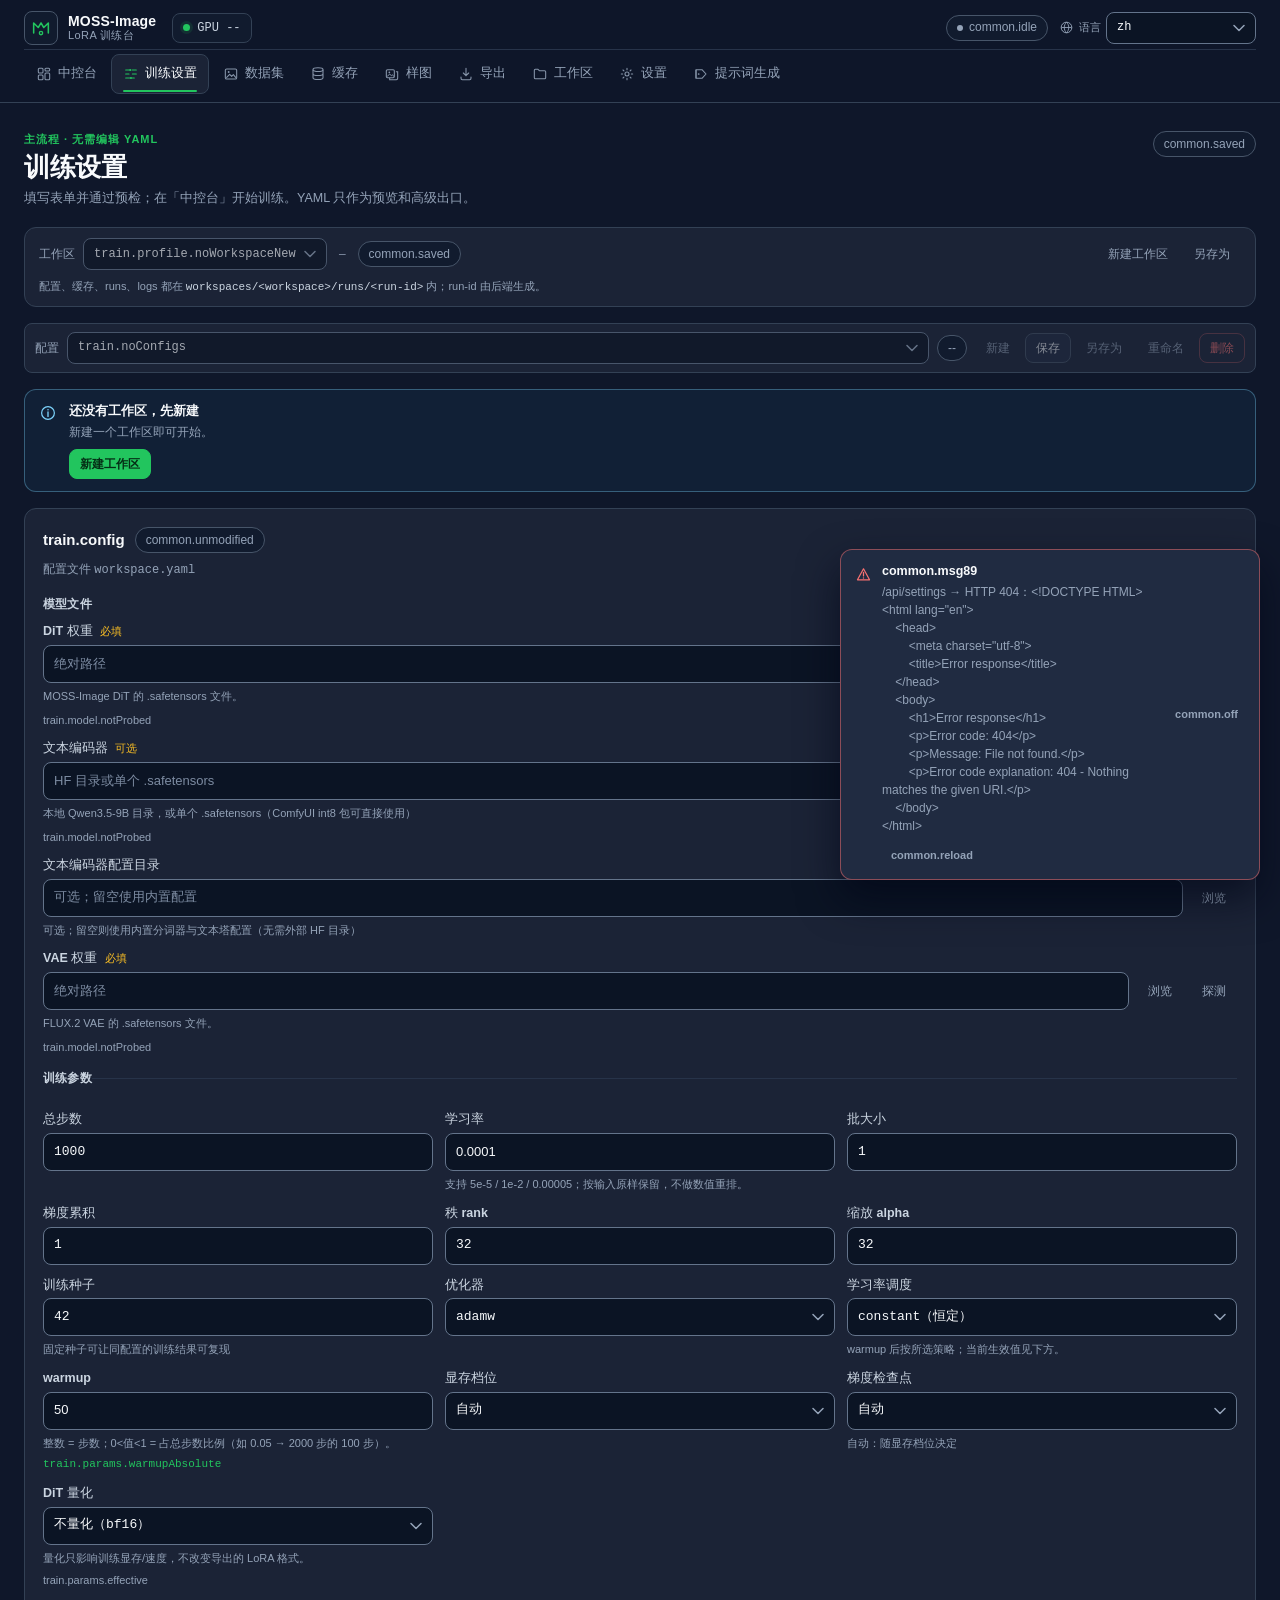
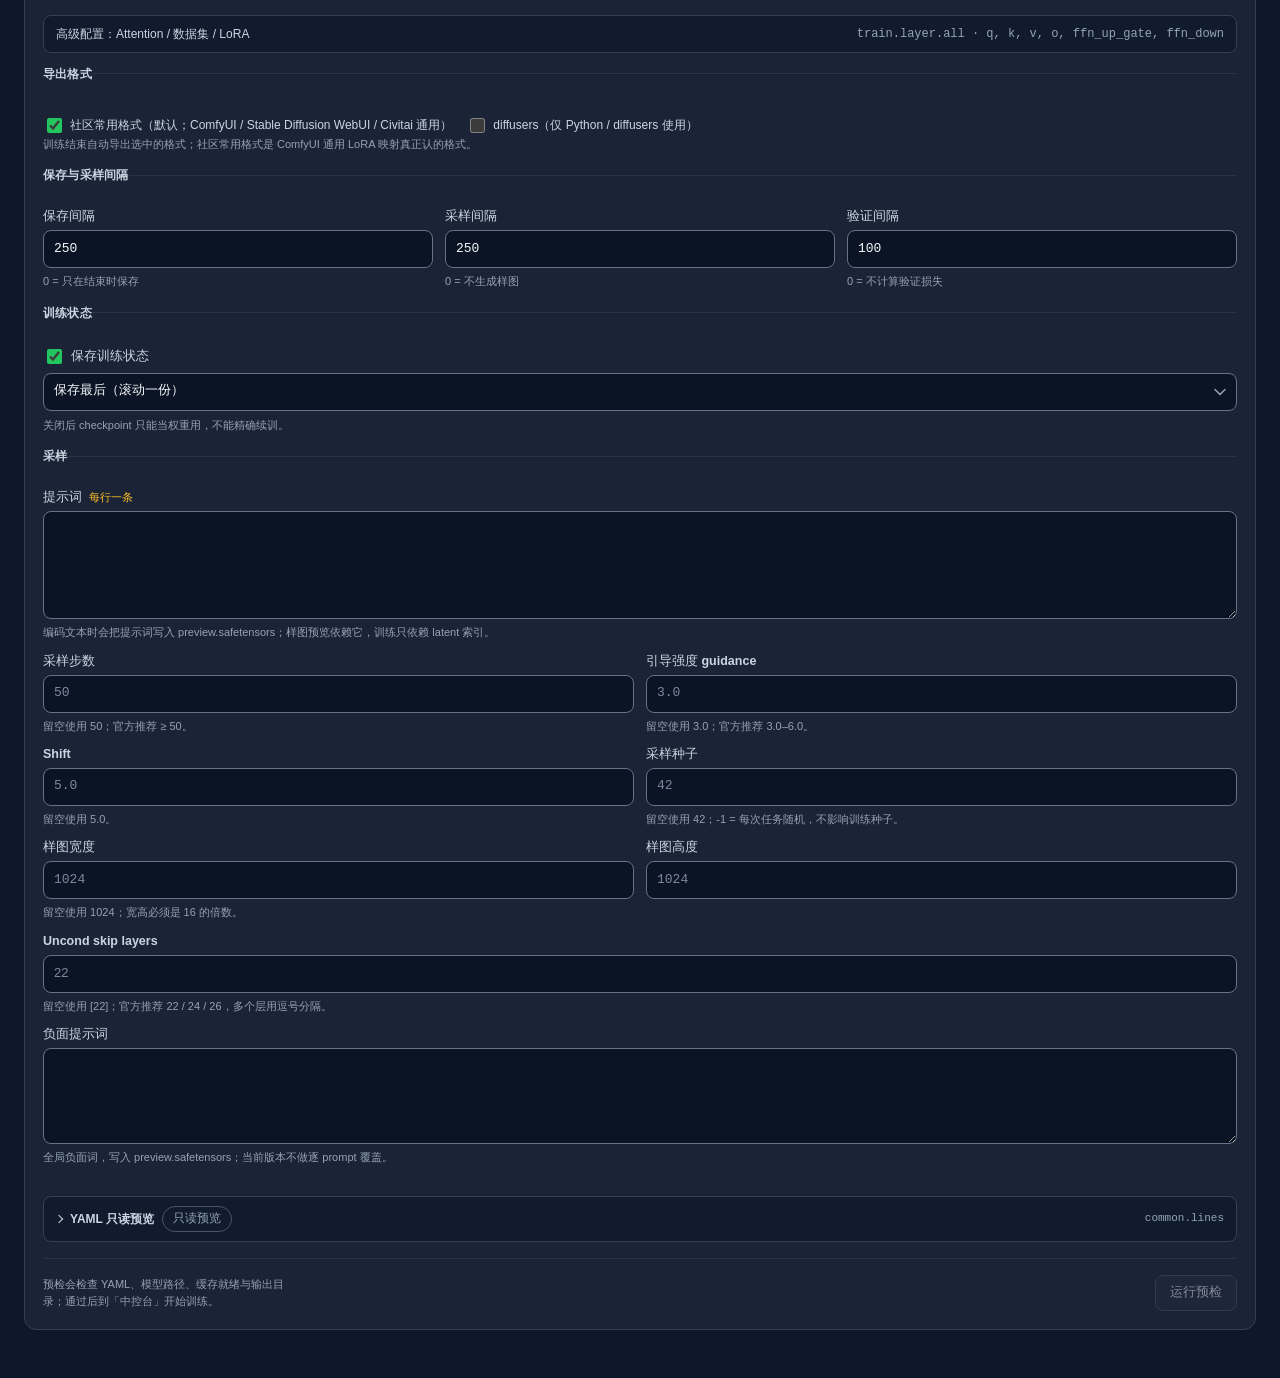
==== moss_lora/web/static/index.html @ e661ccba "MOSS-Image LoRA Trainer v0.1.0 Local LoRA fine-tuning for MOSS-Image (5B DiT + frozen Qwen3.5-9B + F" ====
<!DOCTYPE html>
<html lang="zh-CN">
<head>
<meta charset="utf-8">
<meta name="viewport" content="width=device-width, initial-scale=1">
<meta name="color-scheme" content="dark">
<title data-i18n="app.title">MOSS-Image LoRA 训练台</title>
<link rel="icon" href="data:image/svg+xml,%3Csvg xmlns='http://www.w3.org/2000/svg' viewBox='0 0 24 24'%3E%3Crect width='24' height='24' rx='5' fill='%230f172a'/%3E%3Cpath d='M4 17.5V6.5l5 5 3-5 3 5 5-5v11' fill='none' stroke='%2322c55e' stroke-width='1.7'/%3E%3C/svg%3E">
<link rel="stylesheet" href="css/tokens.css">
<link rel="stylesheet" href="css/base.css">
<link rel="stylesheet" href="css/header.css">
<link rel="stylesheet" href="css/layout.css">
<link rel="stylesheet" href="css/components.css">
<link rel="stylesheet" href="css/progress.css">
<link rel="stylesheet" href="css/status.css">
<link rel="stylesheet" href="css/callouts.css">
<link rel="stylesheet" href="css/alerts.css">
<link rel="stylesheet" href="css/pages/dashboard.css">
<link rel="stylesheet" href="css/charts.css">
<link rel="stylesheet" href="css/pages/train.css">
<link rel="stylesheet" href="css/logs.css">
<link rel="stylesheet" href="css/pages/samples.css">
<link rel="stylesheet" href="css/pages/dataset.css">
<link rel="stylesheet" href="css/pages/cache.css">
<link rel="stylesheet" href="css/tables.css">
<link rel="stylesheet" href="css/pages/settings.css">
<link rel="stylesheet" href="css/empty-states.css">
<link rel="stylesheet" href="css/modal.css">
<link rel="stylesheet" href="css/responsive.css">
<link rel="stylesheet" href="css/validation.css">
<link rel="stylesheet" href="css/pages/profiles.css">
<link rel="stylesheet" href="css/pages/caption.css">
<link rel="stylesheet" href="css/pages/environment.css">
<link rel="stylesheet" href="css/pages/train-runs.css">
<link rel="stylesheet" href="css/pages/train-config.css">
<link rel="stylesheet" href="css/pages/monitor.css">
<link rel="stylesheet" href="css/pages/samples-compare.css">
<link rel="stylesheet" href="css/pages/export.css">
<link rel="stylesheet" href="css/pages/workspace.css">
</head>
<body>

<a class="skip-link" href="#main" data-i18n="common.skipToContent">跳到主要内容</a>

<svg class="svg-sprite" aria-hidden="true" focusable="false">
  <symbol id="i-logo" viewBox="0 0 24 24">
    <path d="M4 17.5V6.5l5 5 3-5 3 5 5-5v11" fill="none" stroke="currentColor" stroke-width="1.7" stroke-linecap="round" stroke-linejoin="round"/>
    <circle cx="12" cy="17.5" r="1.8" fill="none" stroke="currentColor" stroke-width="1.5"/>
  </symbol>
  <symbol id="i-dashboard" viewBox="0 0 24 24">
    <rect x="3.5" y="3.5" width="7" height="7" rx="1.5" fill="none" stroke="currentColor" stroke-width="1.6"/>
    <rect x="13.5" y="3.5" width="7" height="4" rx="1.5" fill="none" stroke="currentColor" stroke-width="1.6"/>
    <rect x="13.5" y="10.5" width="7" height="10" rx="1.5" fill="none" stroke="currentColor" stroke-width="1.6"/>
    <rect x="3.5" y="13.5" width="7" height="7" rx="1.5" fill="none" stroke="currentColor" stroke-width="1.6"/>
  </symbol>
  <symbol id="i-train" viewBox="0 0 24 24">
    <path d="M4 6h6M4 12h5M4 18h7M14 6h6M14 12h6M14 18h3" fill="none" stroke="currentColor" stroke-width="1.6" stroke-linecap="round"/>
    <circle cx="11" cy="6" r="1.6" fill="currentColor"/>
    <circle cx="12" cy="18" r="1.6" fill="currentColor"/>
  </symbol>
  <symbol id="i-dataset" viewBox="0 0 24 24">
    <rect x="3.5" y="4.5" width="17" height="15" rx="2" fill="none" stroke="currentColor" stroke-width="1.6"/>
    <circle cx="8.5" cy="9" r="1.4" fill="currentColor"/>
    <path d="m5.5 17 4.5-4.5 3 3 2.5-2.5 3.5 4" fill="none" stroke="currentColor" stroke-width="1.6" stroke-linecap="round" stroke-linejoin="round"/>
  </symbol>
  <symbol id="i-cache" viewBox="0 0 24 24">
    <ellipse cx="12" cy="5.5" rx="7.5" ry="2.8" fill="none" stroke="currentColor" stroke-width="1.6"/>
    <path d="M4.5 5.5v6c0 1.5 3.4 2.8 7.5 2.8s7.5-1.3 7.5-2.8v-6M4.5 11.5v6c0 1.5 3.4 2.8 7.5 2.8s7.5-1.3 7.5-2.8v-6" fill="none" stroke="currentColor" stroke-width="1.6"/>
  </symbol>
  <symbol id="i-samples" viewBox="0 0 24 24">
    <rect x="3.5" y="5.5" width="12" height="12" rx="1.8" fill="none" stroke="currentColor" stroke-width="1.6"/>
    <path d="M18.5 8.5h2v10a2 2 0 0 1-2 2h-10v-2" fill="none" stroke="currentColor" stroke-width="1.6" stroke-linecap="round"/>
    <circle cx="8" cy="9.5" r="1.3" fill="currentColor"/>
    <path d="m5 15.5 3.5-3.5 2.5 2.5 1.5-1.5 2 2.5" fill="none" stroke="currentColor" stroke-width="1.5" stroke-linecap="round" stroke-linejoin="round"/>
  </symbol>
  <symbol id="i-export" viewBox="0 0 24 24">
    <path d="M12 3.5v11M8 10.5l4 4 4-4M4.5 16.5v2a2 2 0 0 0 2 2h11a2 2 0 0 0 2-2v-2" fill="none" stroke="currentColor" stroke-width="1.6" stroke-linecap="round" stroke-linejoin="round"/>
  </symbol>
  <symbol id="i-upload" viewBox="0 0 24 24">
    <path d="M12 16.5v-13M8 7.5l4-4 4 4M4.5 16.5v2a2 2 0 0 0 2 2h11a2 2 0 0 0 2-2v-2" fill="none" stroke="currentColor" stroke-width="1.6" stroke-linecap="round" stroke-linejoin="round"/>
  </symbol>
  <symbol id="i-workspace" viewBox="0 0 24 24">
    <path d="M3.5 6.5A1.5 1.5 0 0 1 5 5h4l2 2h8a1.5 1.5 0 0 1 1.5 1.5v9A1.5 1.5 0 0 1 19 19H5a1.5 1.5 0 0 1-1.5-1.5z" fill="none" stroke="currentColor" stroke-width="1.6" stroke-linejoin="round"/>
  </symbol>
  <symbol id="i-settings" viewBox="0 0 24 24">
    <circle cx="12" cy="12" r="3" fill="none" stroke="currentColor" stroke-width="1.6"/>
    <path d="M12 3.5v2M12 18.5v2M3.5 12h2M18.5 12h2M6 6l1.4 1.4M16.6 16.6 18 18M18 6l-1.4 1.4M7.4 16.6 6 18" fill="none" stroke="currentColor" stroke-width="1.6" stroke-linecap="round"/>
  </symbol>
  <symbol id="i-caption" viewBox="0 0 24 24">
    <path d="M4.5 5.5h9l6 6.5-6 6.5h-9z" fill="none" stroke="currentColor" stroke-width="1.6" stroke-linejoin="round"/>
    <circle cx="8.5" cy="12" r="1.3" fill="currentColor"/>
    <path d="M4.5 5.5v13" fill="none" stroke="currentColor" stroke-width="1.6"/>
  </symbol>
  <symbol id="i-play" viewBox="0 0 24 24"><path d="M8 5.5v13l10-6.5z" fill="currentColor"/></symbol>
  <symbol id="i-stop" viewBox="0 0 24 24"><rect x="6.5" y="6.5" width="11" height="11" rx="1.5" fill="currentColor"/></symbol>
  <symbol id="i-save" viewBox="0 0 24 24">
    <path d="M5 4.5h11l3 3v12H5z" fill="none" stroke="currentColor" stroke-width="1.6" stroke-linejoin="round"/>
    <path d="M8 4.5v5h7v-5M8 19.5v-6h8v6" fill="none" stroke="currentColor" stroke-width="1.6"/>
  </symbol>
  <symbol id="i-refresh" viewBox="0 0 24 24">
    <path d="M19 8.5A8 8 0 1 0 20 14" fill="none" stroke="currentColor" stroke-width="1.6" stroke-linecap="round"/>
    <path d="M19 4.5v4h-4" fill="none" stroke="currentColor" stroke-width="1.6" stroke-linecap="round" stroke-linejoin="round"/>
  </symbol>
  <symbol id="i-scan" viewBox="0 0 24 24">
    <path d="M4 8V5.5A1.5 1.5 0 0 1 5.5 4H8M16 4h2.5A1.5 1.5 0 0 1 20 5.5V8M20 16v2.5a1.5 1.5 0 0 1-1.5 1.5H16M8 20H5.5A1.5 1.5 0 0 1 4 18.5V16M4 12h16" fill="none" stroke="currentColor" stroke-width="1.6" stroke-linecap="round"/>
  </symbol>
  <symbol id="i-check" viewBox="0 0 24 24"><path d="m5 12.5 4.5 4.5L19 7" fill="none" stroke="currentColor" stroke-width="2" stroke-linecap="round" stroke-linejoin="round"/></symbol>
  <symbol id="i-alert" viewBox="0 0 24 24">
    <path d="M12 4 3.5 19.5h17z" fill="none" stroke="currentColor" stroke-width="1.7" stroke-linejoin="round"/>
    <path d="M12 9v5" fill="none" stroke="currentColor" stroke-width="1.8" stroke-linecap="round"/>
    <circle cx="12" cy="17" r="1" fill="currentColor"/>
  </symbol>
  <symbol id="i-info" viewBox="0 0 24 24">
    <circle cx="12" cy="12" r="8.5" fill="none" stroke="currentColor" stroke-width="1.6"/>
    <path d="M12 10.5v6" fill="none" stroke="currentColor" stroke-width="1.8" stroke-linecap="round"/>
    <circle cx="12" cy="7.5" r="1" fill="currentColor"/>
  </symbol>
  <symbol id="i-x" viewBox="0 0 24 24"><path d="m6 6 12 12M18 6 6 18" fill="none" stroke="currentColor" stroke-width="1.8" stroke-linecap="round"/></symbol>
  <symbol id="i-copy" viewBox="0 0 24 24">
    <rect x="8.5" y="8.5" width="11" height="11" rx="1.8" fill="none" stroke="currentColor" stroke-width="1.6"/>
    <path d="M15.5 5.5h-9a2 2 0 0 0-2 2v9" fill="none" stroke="currentColor" stroke-width="1.6" stroke-linecap="round"/>
  </symbol>
  <symbol id="i-download" viewBox="0 0 24 24">
    <path d="M12 4v11M8 11l4 4 4-4M5 20h14" fill="none" stroke="currentColor" stroke-width="1.6" stroke-linecap="round" stroke-linejoin="round"/>
  </symbol>
  <symbol id="i-chevron" viewBox="0 0 24 24"><path d="m9 6 6 6-6 6" fill="none" stroke="currentColor" stroke-width="1.7" stroke-linecap="round" stroke-linejoin="round"/></symbol>
  <symbol id="i-clock" viewBox="0 0 24 24">
    <circle cx="12" cy="12" r="8.5" fill="none" stroke="currentColor" stroke-width="1.6"/>
    <path d="M12 7.5V12l3 2" fill="none" stroke="currentColor" stroke-width="1.6" stroke-linecap="round"/>
  </symbol>
  <symbol id="i-language" viewBox="0 0 24 24">
    <circle cx="12" cy="12" r="8.5" fill="none" stroke="currentColor" stroke-width="1.6"/>
    <path d="M3.8 12h16.4M12 3.5c2.3 2.2 3.6 5.2 3.6 8.5S14.3 18.3 12 20.5C9.7 18.3 8.4 15.3 8.4 12S9.7 5.7 12 3.5z" fill="none" stroke="currentColor" stroke-width="1.4"/>
  </symbol>
</svg>

<div id="alert-region" class="alert-region" aria-label="通知" data-i18n-aria="common.notifications"></div>
<div class="sr-only" id="activity-live" role="status" aria-live="polite" aria-atomic="true"></div>

<header class="app-header">
  <div class="header-main">
    <a class="brand" href="#dashboard" aria-label="MOSS-Image LoRA 训练台，回到中控台" data-i18n-aria="app.brandHome">
      <span class="brand-mark"><svg aria-hidden="true"><use href="#i-logo"></use></svg></span>
      <span class="brand-copy">
        <span class="brand-name">MOSS-Image</span>
        <span class="brand-sub" data-i18n="app.brandSub">LoRA 训练台</span>
      </span>
    </a>

    <a class="gpu-monitor" id="gpu-chip" href="#dashboard" title="GPU 占用" data-i18n-title="gpu.title">
      <span class="gpu-pulse" aria-hidden="true"></span>
      <span id="gpu-chip-text" class="mono">GPU --</span>
    </a>

    <div class="global-status">
      <a class="chip chip-idle" id="job-chip" href="#dashboard" title="查看中控台任务状态" data-i18n-title="job.viewStatus">
        <span class="chip-dot" aria-hidden="true"></span><span id="job-chip-text" data-i18n="common.idle">空闲</span>
      </a>
      <label class="language-picker" for="ui-language-select" title="界面语言" data-i18n-title="settings.language.current">
        <svg aria-hidden="true"><use href="#i-language"></use></svg>
        <span class="language-label" data-i18n="common.language">语言</span>
        <select id="ui-language-select" class="select-compact" aria-label="界面语言" data-i18n-aria="settings.language.current"></select>
      </label>
    </div>

    <nav class="tabs-shell" aria-label="主导航" data-i18n-aria="nav.main">
      <div class="tabs" id="tabs" role="tablist" aria-label="工作区" data-i18n-aria="nav.workspace">
        <a class="tab" id="tab-link-dashboard" role="tab" href="#dashboard" data-tab="dashboard"
           aria-controls="tab-dashboard" aria-selected="false" tabindex="-1">
          <svg aria-hidden="true"><use href="#i-dashboard"></use></svg><span data-i18n="nav.dashboard">中控台</span>
        </a>
        <a class="tab" id="tab-link-train" role="tab" href="#train" data-tab="train"
           aria-controls="tab-train" aria-selected="false" tabindex="-1">
          <svg aria-hidden="true"><use href="#i-train"></use></svg><span data-i18n="nav.train">训练设置</span>
        </a>
        <a class="tab" id="tab-link-dataset" role="tab" href="#dataset" data-tab="dataset"
           aria-controls="tab-dataset" aria-selected="false" tabindex="-1">
          <svg aria-hidden="true"><use href="#i-dataset"></use></svg><span data-i18n="nav.dataset">数据集</span>
        </a>
        <a class="tab" id="tab-link-cache" role="tab" href="#cache" data-tab="cache"
           aria-controls="tab-cache" aria-selected="false" tabindex="-1">
          <svg aria-hidden="true"><use href="#i-cache"></use></svg><span data-i18n="nav.cache">缓存</span>
        </a>
        <a class="tab" id="tab-link-samples" role="tab" href="#samples" data-tab="samples"
           aria-controls="tab-samples" aria-selected="false" tabindex="-1">
          <svg aria-hidden="true"><use href="#i-samples"></use></svg><span data-i18n="nav.samples">样图</span>
        </a>
        <a class="tab" id="tab-link-export" role="tab" href="#export" data-tab="export"
           aria-controls="tab-export" aria-selected="false" tabindex="-1">
          <svg aria-hidden="true"><use href="#i-export"></use></svg><span data-i18n="nav.export">导出</span>
        </a>
        <a class="tab" id="tab-link-workspace" role="tab" href="#workspace" data-tab="workspace"
           aria-controls="tab-workspace" aria-selected="false" tabindex="-1">
          <svg aria-hidden="true"><use href="#i-workspace"></use></svg><span data-i18n="nav.workspace">工作区</span>
        </a>
        <a class="tab" id="tab-link-settings" role="tab" href="#settings" data-tab="settings"
           aria-controls="tab-settings" aria-selected="false" tabindex="-1">
          <svg aria-hidden="true"><use href="#i-settings"></use></svg><span data-i18n="nav.settings">设置</span>
        </a>
        <a class="tab" id="tab-link-caption" role="tab" href="#caption" data-tab="caption"
           aria-controls="tab-caption" aria-selected="false" tabindex="-1">
          <svg aria-hidden="true"><use href="#i-caption"></use></svg><span data-i18n="nav.caption">提示词生成</span>
        </a>
      </div>
    </nav>
  </div>
</header>

<div class="activity hidden" id="activity" aria-label="任务状态" data-i18n-aria="job.status">
  <div class="activity-main">
    <span class="activity-spinner" aria-hidden="true"></span>
    <span class="activity-text" id="activity-text" data-i18n="job.running">任务运行中</span>
    <div class="progress progress-sm activity-progress" role="progressbar" aria-valuemin="0" aria-valuemax="100"
         aria-valuenow="0" id="activity-progress">
      <div class="progress-bar" id="activity-bar"></div>
    </div>
    <span class="activity-meta mono" id="activity-meta"></span>
  </div>
  <div class="activity-actions">
    <button class="btn btn-ghost btn-xs" id="activity-open" type="button" data-i18n="job.viewLog">查看日志</button>
    <button class="btn btn-danger-ghost btn-xs" id="activity-stop" type="button" data-i18n="common.stop">停止</button>
  </div>
</div>

<main id="main" tabindex="-1">
  <!-- 页面片段由 js/core/fragments.js 启动时注入（static/pages/*.html） -->

<dialog class="profile-dialog sample-compare-dialog" id="sample-compare-dialog" aria-labelledby="sample-compare-title">
  <header class="modal-head">
    <h2 id="sample-compare-title" data-i18n="dash.sampleDialog.title">同一步样图对比</h2>
    <button class="btn btn-ghost btn-sm" id="sample-compare-close" type="button" data-i18n="common.close">关闭</button>
  </header>
  <div class="sample-compare-body" id="sample-compare-body"></div>
</dialog>

<dialog class="profile-dialog export-dir-dialog" id="export-dir-dialog" aria-labelledby="export-dir-title">
  <header class="modal-head">
    <h2 id="export-dir-title" data-i18n="export.dir.title">选择导出目录</h2>
    <button class="btn btn-ghost btn-sm" id="export-dir-cancel-top" type="button" data-i18n="common.cancel">取消</button>
  </header>
  <div class="export-dir-body">
    <label class="field" for="export-dir-path">
      <span class="field-label" data-i18n="export.dir.currentPath">当前路径</span>
      <input id="export-dir-path" type="text" spellcheck="false" autocomplete="off">
    </label>
    <p class="export-dir-notice hidden" id="export-dir-notice" data-i18n="export.dir.notice">该目录不存在，导出时创建</p>
    <div class="export-dir-list" id="export-dir-list" role="listbox" aria-label="目录列表" data-i18n-aria="export.dir.list"></div>
    <div class="export-dir-new">
      <input id="export-dir-new-name" type="text" placeholder="新文件夹名称（可选）" data-i18n-placeholder="export.dir.newName" autocomplete="off">
      <button class="btn btn-ghost btn-sm" id="btn-export-dir-new" type="button" data-i18n="export.dir.newFolder">新建文件夹</button>
    </div>
    <p class="export-dir-preview"><span data-i18n="export.dir.current">当前：</span><span class="mono" id="export-dir-preview">--</span></p>
    <div class="modal-actions">
      <button class="btn btn-ghost" id="export-dir-cancel" type="button" data-i18n="common.cancel">取消</button>
      <button class="btn btn-primary" id="export-dir-confirm" type="button" data-i18n="export.dir.confirm">保存到此处</button>
    </div>
  </div>
</dialog>

<dialog class="profile-dialog path-browser-dialog" id="path-browser-dialog" aria-labelledby="path-browser-title">
  <header class="modal-head">
    <h2 id="path-browser-title" data-i18n="path.title">选择目录</h2>
    <button class="btn btn-ghost btn-sm" id="path-browser-cancel-top" type="button" data-i18n="common.cancel">取消</button>
  </header>
  <div class="path-browser-body">
    <label class="field" for="path-browser-path">
      <span class="field-label" data-i18n="path.currentDir">当前目录</span>
      <input id="path-browser-path" type="text" spellcheck="false" autocomplete="off">
    </label>
    <p class="export-dir-notice hidden" id="path-browser-notice" data-i18n="path.notice">该目录不存在</p>
    <div class="export-dir-list" id="path-browser-list" role="listbox" aria-label="路径列表" data-i18n-aria="path.list"></div>
    <p class="export-dir-preview"><span data-i18n="path.selected">已选：</span><span class="mono" id="path-browser-selected">--</span></p>
    <div class="modal-actions">
      <button class="btn btn-ghost" id="path-browser-cancel" type="button" data-i18n="common.cancel">取消</button>
      <button class="btn btn-primary" id="path-browser-confirm" type="button" data-i18n="common.select">选择</button>
    </div>
  </div>
</dialog>

<dialog class="profile-dialog workspace-confirm-dialog" id="workspace-confirm-dialog" aria-labelledby="workspace-confirm-title">
  <header class="modal-head">
    <h2 id="workspace-confirm-title" data-i18n="workspace.confirm.title">确认删除</h2>
    <button class="btn btn-ghost btn-sm" id="workspace-confirm-cancel-top" type="button" data-i18n="common.cancel">取消</button>
  </header>
  <div class="workspace-confirm-body">
    <p id="workspace-confirm-text"></p>
    <label class="field hidden" id="workspace-confirm-name-row" for="workspace-confirm-name">
      <span class="field-label" data-i18n="workspace.confirm.typeName">输入工作区名确认</span>
      <input id="workspace-confirm-name" type="text" autocomplete="off" spellcheck="false">
    </label>
    <div class="modal-actions">
      <button class="btn btn-ghost" id="workspace-confirm-cancel" type="button" data-i18n="common.cancel">取消</button>
      <button class="btn btn-danger" id="workspace-confirm-delete" type="button" data-i18n="common.delete">删除</button>
    </div>
  </div>
</dialog>

</main>

<dialog class="profile-dialog" id="profile-dialog" aria-labelledby="profile-dialog-title">
  <form id="profile-form" method="dialog">
    <header class="modal-head">
      <h2 id="profile-dialog-title" data-i18n="train.profile.new">新建工作区</h2>
      <button class="btn btn-ghost btn-sm" id="profile-dialog-close" type="button" aria-label="关闭" data-i18n-aria="common.close">
        <svg aria-hidden="true"><use href="#i-x"></use></svg><span data-i18n="common.close">关闭</span>
      </button>
    </header>
    <p class="profile-dialog-desc" id="profile-dialog-desc"></p>
    <label class="field" for="profile-name-input">
      <span class="field-label" data-i18n="profile.name">工作区名称</span>
      <input id="profile-name-input" type="text" spellcheck="false" autocomplete="off" placeholder="demo">
    </label>
    <p class="field-help"><span data-i18n="profile.nameHelp">只允许字母、数字、点、下划线、短横线；自动创建</span> <span class="mono">workspaces/&lt;name&gt;/workspace.yaml</span>。</p>
    <div class="inline-error hidden" id="profile-dialog-error" role="alert"></div>
    <div class="dialog-actions">
      <button class="btn btn-ghost" id="profile-dialog-cancel" type="button" data-i18n="common.cancel">取消</button>
      <button class="btn btn-primary" id="profile-dialog-confirm" type="submit" data-i18n="common.create">创建</button>
    </div>
  </form>
</dialog>

<dialog class="profile-dialog onboarding-dialog" id="onboarding-dialog" aria-labelledby="onboarding-title">
  <header class="modal-head">
    <h2 id="onboarding-title" data-i18n="onboarding.title">首次使用</h2>
    <button class="btn btn-ghost btn-sm" id="onboarding-close" type="button" aria-label="关闭" data-i18n-aria="common.close">
      <svg aria-hidden="true"><use href="#i-x"></use></svg><span data-i18n="common.close">关闭</span>
    </button>
  </header>
  <p class="profile-dialog-desc" data-i18n="onboarding.desc">按顺序完成五步，训练按钮会在缺项时带你回到对应位置。</p>
  <ol class="onboarding-steps">
    <li><b data-i18n="nav.workspace">工作区</b><span data-i18n="onboarding.workspaceText">先新建一个工作区；配置、缓存、runs、logs 都会放进去。</span></li>
    <li><b data-i18n="train.model.legend">模型文件</b><span data-i18n="onboarding.modelsText">在训练设置页填写 DiT、文本编码器目录、VAE；三个字段都可探测。</span></li>
    <li><b data-i18n="nav.dataset">数据集</b><span data-i18n="onboarding.datasetText">到数据集页扫描任意本地目录，路径会写回当前 profile。</span></li>
    <li><b data-i18n="nav.cache">缓存</b><span data-i18n="onboarding.cacheText">构建 latent 索引（index.json）；样图预览可再编码 preview.safetensors，不影响训练。</span></li>
    <li><b data-i18n="nav.train">训练</b><span data-i18n="onboarding.trainText">选择 profile，预检通过后开始训练。</span></li>
  </ol>
  <div class="dialog-actions">
    <button class="btn btn-ghost" id="onboarding-later" type="button" data-i18n="onboarding.later">先看看</button>
    <button class="btn btn-primary" id="onboarding-start" type="button" data-i18n="onboarding.start">开始配置</button>
  </div>
</dialog>

<dialog class="profile-dialog config-dialog" id="config-dialog" aria-labelledby="config-dialog-title">
  <header class="modal-head">
    <h2 id="config-dialog-title" data-i18n="configDialog.title">新建训练配置</h2>
    <button class="btn btn-ghost btn-sm" id="config-dialog-close" type="button" aria-label="关闭" data-i18n-aria="common.close" data-i18n="common.close">关闭</button>
  </header>
  <p class="profile-dialog-desc" id="config-dialog-desc" data-i18n="configDialog.desc">配置只覆盖训练相关字段；模型、数据集与缓存路径仍使用 workspace.yaml。</p>
  <form id="config-dialog-form">
    <label class="field" for="config-name-input">
      <span class="field-label" data-i18n="configDialog.name">配置名称</span>
      <input id="config-name-input" type="text" spellcheck="false" autocomplete="off" placeholder="例如 r16-nf4ffn" data-i18n-placeholder="configDialog.namePlaceholder">
      <span class="field-help" data-i18n="configDialog.nameHelp">字母、数字、点、下划线、短横线。</span>
    </label>
    <label class="field" id="config-source-row" for="config-source-select">
      <span class="field-label" data-i18n="configDialog.source">初始内容</span>
      <select id="config-source-select">
        <option value="current" data-i18n="configDialog.sourceCurrent">从当前表单复制</option>
        <option value="workspace" data-i18n="configDialog.sourceWorkspace">从 workspace.yaml 默认配置复制</option>
      </select>
    </label>
    <div class="inline-error hidden" id="config-dialog-error" role="alert"></div>
    <div class="dialog-actions">
      <button class="btn btn-ghost" id="config-dialog-cancel" type="button" data-i18n="common.cancel">取消</button>
      <button class="btn btn-primary" id="config-dialog-confirm" type="submit" data-i18n="common.create">创建</button>
    </div>
  </form>
</dialog>

<dialog class="profile-dialog run-config-dialog" id="run-config-dialog" aria-labelledby="run-config-title">
  <header class="modal-head">
    <h2 id="run-config-title" data-i18n="runConfig.title">Run 配置</h2>
    <button class="btn btn-ghost btn-sm" id="run-config-close" type="button" aria-label="关闭" data-i18n-aria="common.close">
      <svg aria-hidden="true"><use href="#i-x"></use></svg><span data-i18n="common.close">关闭</span>
    </button>
  </header>
  <p class="profile-dialog-desc" id="run-config-meta" data-i18n="runConfig.snapshot">历史快照</p>
  <pre class="run-config-preview mono" id="run-config-yaml"></pre>
  <div class="inline-error hidden" id="run-config-error" role="alert"></div>
  <div class="dialog-actions">
    <button class="btn btn-ghost" id="run-config-cancel" type="button" data-i18n="common.cancel">取消</button>
    <button class="btn" id="run-config-load" type="button" data-i18n="runConfig.load">载入配置</button>
    <button class="btn btn-primary" id="run-config-start" type="button" data-i18n="runConfig.start">基于此配置新建 run</button>
  </div>
</dialog>

<div class="modal hidden" id="modal" role="dialog" aria-modal="true" aria-labelledby="modal-title">
  <div class="modal-inner" role="document">
    <header class="modal-head">
      <h2 id="modal-title" data-i18n="samplePreview.title">样图预览</h2>
      <button class="btn btn-ghost btn-sm" id="modal-close" type="button" aria-label="关闭预览" data-i18n-aria="samplePreview.closeAria">
        <svg aria-hidden="true"><use href="#i-x"></use></svg><span data-i18n="common.close">关闭</span>
      </button>
    </header>
    <img id="modal-img" alt="">
    <p class="modal-cap mono" id="modal-cap"></p>
  </div>
</div>

<script type="module" src="js/main.js"></script>
</body>
</html>
---- moss_lora/web/static/css/tokens.css ----
/* moved from style.css: L1-177 */
/* =========================================================================
 * MOSS-Image LoRA trainer — hand-written, zero-build UI
 *
 * Token layers:
 *   1. primitive  raw color / space / type / radius values
 *   2. semantic   purpose aliases (surface, text, status, chart series)
 *   3. component  button, input, tab, panel, chart tokens
 *
 * Palette source: ui-ux-pro-max --domain color “developer tool dashboard dark”
 * (#0F172A bg / #1B2336 card / #94A3B8 muted / green run accent), adjusted:
 *   - controls need 3:1 non-text contrast → border-control #64748B
 *   - white on #22C55E is 2.2:1 → primary foreground #052E16 (6.5:1)
 *   - chart series stay distinguishable without hue (solid / dashed / dotted)
 * ========================================================================= */

/* ---------------------------------------------------------------- primitives */
:root {
  --slate-950: #020617;
  --slate-925: #070d1a;
  --slate-900: #0f172a;
  --slate-875: #111b2e;
  --slate-850: #151f33;
  --slate-800: #1b2336;
  --slate-750: #202b41;
  --slate-700: #273349;
  --slate-600: #334155;
  --slate-500: #475569;
  --slate-450: #52627a;
  --slate-400: #64748b;
  --slate-350: #7c8ba1;
  --slate-300: #94a3b8;
  --slate-200: #cbd5e1;
  --slate-100: #e2e8f0;
  --white: #f8fafc;

  --green-300: #86efac;
  --green-400: #4ade80;
  --green-500: #22c55e;
  --green-600: #16a34a;
  --green-950: #052e16;

  --red-300: #fca5a5;
  --red-400: #f87171;
  --red-500: #ef4444;
  --red-600: #dc2626;
  --red-950: #2b0a0a;

  --amber-300: #fcd34d;
  --amber-400: #fbbf24;
  --amber-500: #f59e0b;
  --amber-950: #2a1c05;

  --sky-300: #7dd3fc;
  --sky-400: #38bdf8;
  --sky-500: #0ea5e9;

  --space-1: 4px;
  --space-2: 8px;
  --space-3: 12px;
  --space-4: 16px;
  --space-5: 20px;
  --space-6: 24px;
  --space-8: 32px;
  --space-10: 40px;
  --space-12: 48px;

  --text-2xs: 11px;
  --text-xs: 12px;
  --text-sm: 12.5px;
  --text-base: 14px;
  --text-md: 15px;
  --text-lg: 18px;
  --text-xl: 22px;
  --text-2xl: 26px;

  --radius-xs: 4px;
  --radius-sm: 6px;
  --radius-md: 8px;
  --radius-lg: 12px;
  --radius-full: 999px;

  --font-sans: -apple-system, BlinkMacSystemFont, "Segoe UI", "Noto Sans SC",
    "PingFang SC", "Microsoft YaHei", "Hiragino Sans GB", sans-serif;
  --font-mono: ui-monospace, SFMono-Regular, "Cascadia Mono", "JetBrains Mono",
    Consolas, "Liberation Mono", monospace;

  --duration-fast: 120ms;
  --duration-normal: 180ms;
  --duration-slow: 240ms;
  --ease-out: cubic-bezier(.2, .8, .2, 1);
}

/* ---------------------------------------------------------------- semantic */
:root {
  --color-bg: var(--slate-900);
  --color-bg-deep: var(--slate-950);
  --color-surface: var(--slate-800);
  --color-surface-raised: var(--slate-750);
  --color-surface-sunken: var(--slate-875);
  --color-field: #0b1424;
  --color-field-hover: #0e1a2c;
  --color-text: var(--white);
  --color-text-secondary: var(--slate-200);
  --color-text-muted: var(--slate-300);
  --color-text-faint: var(--slate-350);
  --color-border-subtle: var(--slate-700);
  --color-border: var(--slate-600);
  --color-border-strong: var(--slate-500);
  --color-border-control: var(--slate-400);
  --color-control-hover: var(--slate-300);
  --color-primary: var(--green-500);
  --color-primary-hover: var(--green-400);
  --color-primary-active: var(--green-600);
  --color-primary-fg: var(--green-950);
  --color-link: var(--sky-300);
  --color-link-hover: #bae6fd;
  --color-success: var(--green-400);
  --color-success-solid: var(--green-500);
  --color-warning: var(--amber-400);
  --color-danger: var(--red-400);
  --color-danger-solid: var(--red-500);
  --color-danger-fg: var(--red-950);
  --color-info: var(--sky-300);
  --color-focus: var(--sky-300);
  --color-focus-offset: var(--slate-900);
  --color-selection: rgba(56, 189, 248, .28);

  --color-chart-train: var(--sky-400);
  --color-chart-eval: var(--amber-400);
  --color-chart-avg: var(--green-400);
  --color-chart-grid: rgba(148, 163, 184, .14);
  --color-chart-axis: var(--slate-300);
  --color-chart-crosshair: rgba(226, 232, 240, .38);

  --shadow-sm: 0 1px 2px rgba(2, 6, 23, .45);
  --shadow-popover: 0 18px 40px rgba(2, 6, 23, .65);

  --z-header: 50;
  --z-activity: 40;
  --z-alert: 200;
  --z-modal: 1000;

  --header-h: 102px;
  --content-max: 1560px;
  --page-pad-x: 24px;
}

/* ---------------------------------------------------------------- components */
:root {
  --button-height: 36px;
  --button-height-sm: 30px;
  --button-height-xs: 24px;
  --button-pad-x: 14px;
  --button-radius: var(--radius-md);
  --button-bg: var(--color-surface-raised);
  --button-bg-hover: var(--slate-700);
  --button-border: var(--color-border-strong);
  --button-fg: var(--color-text);

  --input-height: 38px;
  --input-bg: var(--color-field);
  --input-border: var(--color-border-control);
  --input-radius: var(--radius-md);
  --input-pad-x: 10px;

  --panel-bg: var(--color-surface);
  --panel-border: var(--color-border);
  --panel-radius: var(--radius-lg);
  --panel-pad: 18px;

  --tab-height: 40px;
  --tab-radius: var(--radius-md);

  --chip-height: 26px;
  --chip-radius: var(--radius-full);
}
---- moss_lora/web/static/css/base.css ----
/* moved from style.css: L178-293 */
/* ---------------------------------------------------------------- reset/base */
*,
*::before,
*::after { box-sizing: border-box; }

html {
  min-width: 320px;
  scroll-behavior: smooth;
  scroll-padding-top: calc(var(--header-h) + 60px);
  background: var(--color-bg);
}

body {
  margin: 0;
  min-height: 100dvh;
  overflow-x: hidden;
  background:
    radial-gradient(1100px 520px at 50% -12%, rgba(56, 189, 248, .055), transparent 62%),
    var(--color-bg);
  color: var(--color-text);
  font-family: var(--font-sans);
  font-size: var(--text-base);
  line-height: 1.5;
  -webkit-font-smoothing: antialiased;
  text-rendering: optimizeLegibility;
}

::selection { background: var(--color-selection); color: var(--white); }

h1, h2, h3, h4, p, dl, dd, figure { margin: 0; }
ul, ol { margin: 0; padding: 0; }
button, input, select, textarea { font: inherit; }
button { color: inherit; }
a { color: var(--color-link); text-decoration: none; }
a:hover { color: var(--color-link-hover); }
img { max-width: 100%; }
svg { display: inline-block; vertical-align: middle; }
code, kbd, .mono { font-family: var(--font-mono); font-variant-numeric: tabular-nums; }
code {
  font-size: .92em;
  padding: 1px 5px;
  border: 1px solid var(--color-border);
  border-radius: var(--radius-xs);
  background: var(--color-surface-sunken);
  color: var(--color-text-secondary);
}
kbd {
  display: inline-block;
  min-width: 18px;
  padding: 0 4px;
  border: 1px solid var(--color-border-strong);
  border-bottom-width: 2px;
  border-radius: var(--radius-xs);
  background: var(--color-surface-raised);
  color: var(--color-text-secondary);
  font-size: 10.5px;
  line-height: 16px;
  text-align: center;
}
hr { border: 0; border-top: 1px solid var(--color-border-subtle); }

:focus-visible {
  outline: 2px solid var(--color-focus);
  outline-offset: 2px;
}

input, select, textarea, button, a[href], [tabindex] {
  scroll-margin-top: calc(var(--header-h) + 100px);
  scroll-margin-bottom: 24px;
}
/* never remove a ring without replacing it */
:focus:not(:focus-visible) { outline: none; }

[hidden], .hidden { display: none !important; }
.muted { color: var(--color-text-muted); }
.small { font-size: var(--text-xs); }
.wrap { overflow-wrap: anywhere; word-break: break-word; }
.grow { flex: 1 1 auto; min-width: 0; }
.toolbar-spacer { flex: 1 1 auto; }

.sr-only {
  position: absolute !important;
  width: 1px; height: 1px;
  padding: 0; margin: -1px;
  overflow: hidden; clip: rect(0 0 0 0);
  white-space: nowrap; border: 0;
}

.svg-sprite { position: absolute; width: 0; height: 0; overflow: hidden; }

.skip-link {
  position: fixed;
  top: -60px;
  left: 12px;
  z-index: calc(var(--z-modal) + 10);
  padding: 10px 14px;
  border-radius: var(--radius-md);
  background: var(--color-primary);
  color: var(--color-primary-fg);
  font-weight: 650;
  transition: top var(--duration-fast) var(--ease-out);
}
.skip-link:focus { top: 12px; color: var(--color-primary-fg); }

/* thin, unobtrusive scrollbars */
* { scrollbar-width: thin; scrollbar-color: var(--slate-500) transparent; }
::-webkit-scrollbar { width: 10px; height: 10px; }
::-webkit-scrollbar-track { background: transparent; }
::-webkit-scrollbar-thumb {
  background: var(--slate-500);
  border: 3px solid transparent;
  border-radius: var(--radius-full);
  background-clip: padding-box;
}
::-webkit-scrollbar-thumb:hover { background: var(--slate-400); background-clip: padding-box; }
---- moss_lora/web/static/css/header.css ----
/* moved from style.css: L294-485 */
/* ---------------------------------------------------------------- header */
.app-header {
  position: sticky;
  top: 0;
  z-index: var(--z-header);
  border-bottom: 1px solid var(--color-border);
  background: rgba(15, 23, 42, .96);
  backdrop-filter: blur(10px);
}

.header-main {
  display: flex;
  align-items: center;
  flex-wrap: wrap;
  gap: 4px 16px;
  width: 100%;
  max-width: var(--content-max);
  min-height: var(--header-h);
  margin: 0 auto;
  padding: 8px var(--page-pad-x) 6px;
  align-content: center;
}

.brand {
  display: inline-flex;
  align-items: center;
  gap: 10px;
  flex: 0 0 auto;
  color: var(--color-text);
  border-radius: var(--radius-md);
}
.brand:hover { color: var(--color-text); }
.brand-mark {
  display: grid;
  place-items: center;
  width: 34px;
  height: 34px;
  border: 1px solid var(--color-border-strong);
  border-radius: var(--radius-md);
  background: var(--color-surface-sunken);
  color: var(--color-primary);
}
.brand-mark svg { width: 22px; height: 22px; }
.brand-copy { display: flex; flex-direction: column; line-height: 1.15; }
.brand-name { font-size: 14px; font-weight: 700; letter-spacing: .2px; }
.brand-sub { font-size: var(--text-2xs); color: var(--color-text-muted); letter-spacing: .4px; }

.gpu-monitor {
  display: inline-flex;
  align-items: center;
  gap: 7px;
  min-width: 0;
  min-height: 30px;
  padding: 0 10px;
  border: 1px solid var(--color-border);
  border-radius: var(--radius-md);
  background: var(--color-surface-sunken);
  color: var(--color-text-secondary);
  font-size: var(--text-xs);
  white-space: nowrap;
  overflow: hidden;
}
.gpu-monitor:hover { color: var(--color-text); border-color: var(--color-border-control); }
.gpu-monitor #gpu-chip-text { overflow: hidden; text-overflow: ellipsis; }
.gpu-pulse {
  width: 7px;
  height: 7px;
  flex: 0 0 auto;
  border-radius: 50%;
  background: var(--color-primary);
  box-shadow: 0 0 0 3px rgba(34, 197, 94, .12);
}

.tabs-shell { order: 3; flex: 1 0 100%; min-width: 0; }
.tabs {
  display: flex;
  align-items: center;
  gap: 2px;
  min-width: 0;
  max-width: 100%;
  padding-top: 4px;
  border-top: 1px solid var(--color-border-subtle);
  overflow-x: auto;
  overflow-y: hidden;
  scrollbar-width: none;
  scroll-snap-type: x proximity;
}
.tabs::-webkit-scrollbar { display: none; }

.tab {
  position: relative;
  display: inline-flex;
  align-items: center;
  gap: 6px;
  flex: 0 0 auto;
  height: var(--tab-height);
  padding: 0 11px;
  border: 1px solid transparent;
  border-radius: var(--tab-radius);
  color: var(--color-text-muted);
  font-size: var(--text-sm);
  font-weight: 500;
  white-space: nowrap;
  scroll-snap-align: center;
  transition: color var(--duration-fast) var(--ease-out),
              background-color var(--duration-fast) var(--ease-out),
              border-color var(--duration-fast) var(--ease-out);
}
.tab svg { width: 16px; height: 16px; opacity: .9; }
.tab:hover { color: var(--color-text); background: var(--color-surface-sunken); }
.tab.active {
  color: var(--color-text);
  background: var(--color-surface);
  border-color: var(--color-border);
}
.tab.active svg { color: var(--color-primary); opacity: 1; }
.tab.active::after {
  content: "";
  position: absolute;
  left: 11px;
  right: 11px;
  bottom: 1px;
  height: 2px;
  border-radius: 2px;
  background: var(--color-primary);
}
.tab:focus-visible { outline-offset: -2px; }

.global-status { order: 2; display: flex; align-items: center; gap: 8px; margin-left: auto; flex: 0 0 auto; }
.language-picker {
  display: inline-flex;
  align-items: center;
  gap: 5px;
  min-width: 0;
  padding-left: 3px;
  color: var(--color-text-muted);
}
.language-picker svg { width: 15px; height: 15px; flex: 0 0 auto; }
.language-label { color: var(--color-text-muted); font-size: var(--text-2xs); white-space: nowrap; }
.language-picker select { max-width: 132px; }

.chip {
  display: inline-flex;
  align-items: center;
  gap: 6px;
  max-width: 100%;
  min-height: var(--chip-height);
  padding: 2px 10px;
  border: 1px solid var(--color-border-strong);
  border-radius: var(--chip-radius);
  background: var(--color-surface-sunken);
  color: var(--color-text-muted);
  font-size: var(--text-xs);
  line-height: 1.35;
  white-space: nowrap;
}
a.chip:hover { color: var(--color-text); border-color: var(--color-border-control); }
.chip .mono { font-size: var(--text-2xs); }
.chip-muted { color: var(--color-text-muted); border-color: var(--color-border-strong); }
.chip-idle { color: var(--color-text-muted); }
.chip-run { color: var(--color-success); border-color: rgba(74, 222, 128, .42); background: rgba(34, 197, 94, .10); }
.chip-ok { color: var(--color-success); border-color: rgba(74, 222, 128, .35); }
.chip-err { color: var(--color-danger); border-color: rgba(248, 113, 113, .45); background: rgba(248, 113, 113, .08); }
.chip-warn { color: var(--color-warning); border-color: rgba(251, 191, 36, .42); background: rgba(251, 191, 36, .07); }
.chip-path {
  display: inline-block;
  max-width: 100%;
  overflow: hidden;
  text-overflow: ellipsis;
  vertical-align: middle;
}
.chip-dot {
  width: 6px; height: 6px;
  flex: 0 0 auto;
  border-radius: 50%;
  background: currentColor;
}
.chip-run .chip-path {
  display: inline-block;
  max-width: 100%;
  overflow: hidden;
  text-overflow: ellipsis;
  vertical-align: middle;
}
.chip-dot { animation: pulse 1.8s ease-in-out infinite; }

@keyframes pulse {
  0%, 100% { opacity: 1; box-shadow: 0 0 0 0 rgba(74, 222, 128, .35); }
  50% { opacity: .7; box-shadow: 0 0 0 4px rgba(74, 222, 128, 0); }
}
@keyframes spin { to { transform: rotate(360deg); } }
---- moss_lora/web/static/css/layout.css ----
/* moved from style.css: L486-675 */
/* ---------------------------------------------------------------- activity */
.activity {
  position: sticky;
  top: var(--header-h);
  z-index: var(--z-activity);
  display: flex;
  align-items: center;
  gap: var(--space-4);
  width: calc(100% - 2 * var(--page-pad-x));
  max-width: calc(var(--content-max) - 2 * var(--page-pad-x));
  min-height: 44px;
  margin: 10px auto 0;
  padding: 8px 14px;
  border: 1px solid var(--color-border-strong);
  border-radius: var(--radius-lg);
  background: rgba(27, 35, 54, .97);
  box-shadow: var(--shadow-sm);
}
.activity-main { display: flex; align-items: center; gap: 10px; flex: 1 1 auto; min-width: 0; }
.activity-spinner {
  width: 14px; height: 14px;
  flex: 0 0 auto;
  border: 2px solid rgba(74, 222, 128, .25);
  border-top-color: var(--color-success);
  border-radius: 50%;
  animation: spin .9s linear infinite;
}
.activity-text { font-size: var(--text-sm); font-weight: 600; white-space: nowrap; }
.activity-progress { width: 160px; flex: 0 1 160px; }
.activity-meta { font-size: var(--text-2xs); color: var(--color-text-muted); white-space: nowrap; }
.activity-actions { display: flex; gap: 6px; flex: 0 0 auto; }
.activity.is-error .activity-spinner { border-color: rgba(248, 113, 113, .25); border-top-color: var(--color-danger); animation: none; }

/* ---------------------------------------------------------------- layout */
main {
  width: 100%;
  max-width: var(--content-max);
  margin: 0 auto;
  padding: var(--space-5) var(--page-pad-x) var(--space-12);
}
main:focus { outline: none; }
main:focus-visible { outline: 2px solid var(--color-focus); outline-offset: -2px; }

.page-head {
  display: flex;
  align-items: flex-start;
  justify-content: space-between;
  gap: var(--space-5);
  margin: var(--space-2) 0 var(--space-5);
}
.page-title { min-width: 0; }
.eyebrow {
  margin-bottom: 4px;
  color: var(--color-primary);
  font-size: var(--text-2xs);
  font-weight: 650;
  letter-spacing: .09em;
  text-transform: uppercase;
}
.page-title h1 {
  font-size: var(--text-2xl);
  line-height: 1.2;
  font-weight: 680;
  letter-spacing: -.015em;
}
.page-desc {
  max-width: 72ch;
  margin-top: 6px;
  color: var(--color-text-muted);
  font-size: var(--text-sm);
}
html[lang="ja"] .page-desc,
html[lang="ko"] .page-desc { max-width: 880px; }
.page-actions {
  display: flex;
  align-items: center;
  justify-content: flex-end;
  flex-wrap: wrap;
  gap: 8px;
  flex: 0 0 auto;
}
.dash-header-actions { gap: 10px; }
#dash-workspace-select { max-width: 200px; }
#dash-run { max-width: 240px; }
.dash-train-panel { margin-bottom: var(--space-4); }
.dash-train-panel .panel-head { margin-bottom: 10px; }
.dash-train-controls { display: flex; align-items: flex-end; flex-wrap: wrap; gap: 10px 14px; }
.dash-experiment-field { min-width: 220px; }
.dash-experiment-field select { min-width: 200px; max-width: 300px; }
.dash-train-actions { display: flex; align-items: center; gap: 6px; margin-left: auto; }
.dash-config-line {
  display: flex;
  align-items: baseline;
  flex-wrap: wrap;
  gap: 5px 12px;
  margin-top: 10px;
  padding-top: 9px;
  border-top: 1px solid var(--color-border-subtle);
  font-size: var(--text-2xs);
}
.dash-config-label { color: var(--color-text-muted); }
#dash-config-path { color: var(--color-text-secondary); overflow-wrap: anywhere; }
#dash-config-summary { color: var(--color-text-muted); }
.dash-config-empty {
  display: flex;
  align-items: center;
  gap: 7px;
  margin-top: 10px;
  padding-top: 9px;
  border-top: 1px solid var(--color-border-subtle);
  color: var(--color-warning);
  font-size: var(--text-2xs);
}
.dash-config-empty svg { width: 13px; height: 13px; flex: 0 0 auto; }
#btn-start:disabled {
  background: var(--color-surface-raised);
  border-color: var(--color-border);
  color: var(--color-text-muted);
  opacity: 1;
}
@media (max-width: 900px) {
  .dash-train-actions { margin-left: 0; }
}
@media (max-width: 640px) {
  .dash-experiment-field { flex: 1 1 100%; }
  .dash-experiment-field select { flex: 1 1 auto; max-width: none; }
  .dash-train-actions { width: 100%; }
  .dash-train-actions .btn { flex: 1 1 auto; }
}
.baseline-toggle {
  display: inline-flex;
  align-items: center;
  gap: 6px;
  min-height: 28px;
  padding: 0 9px;
  border: 1px solid var(--color-border);
  border-radius: var(--radius-sm);
  background: var(--color-surface-sunken);
  color: var(--color-text-muted);
  font-size: var(--text-2xs);
  cursor: pointer;
  user-select: none;
}
.baseline-toggle:hover { color: var(--color-text); border-color: var(--color-border-control); }
.baseline-toggle input { margin: 0; accent-color: var(--color-primary); }
.baseline-toggle:has(input:checked) {
  border-color: var(--color-primary);
  color: var(--color-text);
  background: color-mix(in srgb, var(--color-primary) 10%, transparent);
}

.panel {
  min-width: 0;
  margin-bottom: var(--space-4);
  padding: var(--panel-pad);
  border: 1px solid var(--panel-border);
  border-radius: var(--panel-radius);
  background: var(--panel-bg);
}
.panel:last-child { margin-bottom: 0; }
.panel-head {
  display: flex;
  align-items: flex-start;
  justify-content: space-between;
  gap: var(--space-4);
  margin-bottom: var(--space-4);
}
.panel-head-stack { flex-direction: column; gap: 4px; }
.panel-title-row { display: flex; align-items: center; gap: 10px; flex-wrap: wrap; }
.panel-head h2 { font-size: var(--text-md); font-weight: 650; line-height: 1.35; }
.panel-desc { margin-top: 3px; color: var(--color-text-muted); font-size: var(--text-xs); line-height: 1.5; }
.panel-head > .chip { flex: 0 0 auto; max-width: 100%; overflow: hidden; text-overflow: ellipsis; }

.toolbar {
  display: flex;
  align-items: center;
  flex-wrap: wrap;
  gap: 10px 14px;
  min-height: 48px;
  margin-bottom: var(--space-4);
  padding: 8px 14px;
  border: 1px solid var(--panel-border);
  border-radius: var(--panel-radius);
  background: var(--panel-bg);
}
.dash-toolbar { margin-top: calc(-1 * var(--space-2)); }
.field-inline { display: inline-flex; align-items: center; gap: 8px; min-width: 0; }
.field-inline > span { color: var(--color-text-muted); font-size: var(--text-xs); white-space: nowrap; }
.toolbar-note { margin-left: auto; color: var(--color-text-muted); font-size: var(--text-2xs); }
---- moss_lora/web/static/css/components.css ----
/* moved from style.css: L676-826 */
/* ---------------------------------------------------------------- controls */
.btn {
  display: inline-flex;
  align-items: center;
  justify-content: center;
  gap: 6px;
  min-height: var(--button-height);
  padding: 0 var(--button-pad-x);
  border: 1px solid var(--button-border);
  border-radius: var(--button-radius);
  background: var(--button-bg);
  color: var(--button-fg);
  font-size: var(--text-sm);
  font-weight: 550;
  line-height: 1;
  white-space: nowrap;
  cursor: pointer;
  touch-action: manipulation;
  transition: background-color var(--duration-fast) var(--ease-out),
              border-color var(--duration-fast) var(--ease-out),
              color var(--duration-fast) var(--ease-out),
              opacity var(--duration-fast) var(--ease-out);
}
.btn svg { width: 15px; height: 15px; flex: 0 0 auto; }
.btn:hover:not(:disabled) { background: var(--button-bg-hover); border-color: var(--color-border-control); }
.btn:active:not(:disabled) { transform: translateY(1px); }
.btn:disabled { opacity: .48; cursor: not-allowed; }
.btn-primary {
  border-color: var(--color-primary);
  background: var(--color-primary);
  color: var(--color-primary-fg);
  font-weight: 650;
}
.btn-primary:hover:not(:disabled) {
  border-color: var(--color-primary-hover);
  background: var(--color-primary-hover);
  color: var(--color-primary-fg);
}
.btn-primary:active:not(:disabled) { background: var(--color-primary-active); border-color: var(--color-primary-active); }
.btn-danger-ghost {
  border-color: rgba(248, 113, 113, .42);
  background: transparent;
  color: var(--color-danger);
}
.btn-danger-ghost:hover:not(:disabled) { background: rgba(248, 113, 113, .10); border-color: var(--color-danger); }
.btn-ghost { border-color: transparent; background: transparent; color: var(--color-text-muted); }
.btn-ghost:hover:not(:disabled) { background: var(--color-surface-raised); border-color: transparent; color: var(--color-text); }
.btn-sm { min-height: var(--button-height-sm); padding: 0 10px; font-size: var(--text-xs); }
.btn-xs { min-height: var(--button-height-xs); padding: 0 8px; font-size: var(--text-2xs); gap: 5px; }
.btn-xs svg { width: 13px; height: 13px; }
.btn-block { width: 100%; }

.icon-btn {
  display: inline-grid;
  place-items: center;
  width: 32px; height: 32px;
  border: 1px solid transparent;
  border-radius: var(--radius-md);
  background: transparent;
  color: var(--color-text-muted);
  cursor: pointer;
}
.icon-btn:hover { background: var(--color-surface-raised); color: var(--color-text); }
.icon-btn svg { width: 16px; height: 16px; }

input[type="text"], input[type="number"], input[type="search"],
select, textarea {
  width: 100%;
  min-height: var(--input-height);
  padding: 6px var(--input-pad-x);
  border: 1px solid var(--input-border);
  border-radius: var(--input-radius);
  background: var(--input-bg);
  color: var(--color-text);
  font-size: 13px;
  line-height: 1.45;
  transition: border-color var(--duration-fast) var(--ease-out),
              background-color var(--duration-fast) var(--ease-out),
              box-shadow var(--duration-fast) var(--ease-out);
}
input[type="text"], input[type="search"], textarea { font-family: var(--font-sans); }
input[type="number"], select, .mono-input { font-family: var(--font-mono); font-variant-numeric: tabular-nums; }
input:hover:not(:disabled), select:hover:not(:disabled), textarea:hover:not(:disabled) {
  background: var(--color-field-hover);
  border-color: var(--color-control-hover);
}
input:focus, select:focus, textarea:focus {
  border-color: var(--color-focus);
  box-shadow: 0 0 0 3px rgba(125, 211, 252, .18);
}
input:focus-visible, select:focus-visible, textarea:focus-visible {
  outline: 2px solid var(--color-focus);
  outline-offset: 2px;
}

input[aria-invalid="true"], textarea[aria-invalid="true"] {
  border-color: var(--color-danger);
  box-shadow: 0 0 0 3px rgba(248, 113, 113, .14);
}
input:disabled, select:disabled, textarea:disabled {
  opacity: .62;
  cursor: not-allowed;
}
input::placeholder, textarea::placeholder { color: var(--color-text-faint); opacity: 1; }
textarea { min-height: 96px; resize: vertical; }
select {
  appearance: none;
  padding-right: 30px;
  background-image: url("data:image/svg+xml,%3Csvg xmlns='http://www.w3.org/2000/svg' width='12' height='8' viewBox='0 0 12 8'%3E%3Cpath d='M1 1.5 6 6.5l5-5' fill='none' stroke='%2394a3b8' stroke-width='1.5' stroke-linecap='round' stroke-linejoin='round'/%3E%3C/svg%3E");
  background-repeat: no-repeat;
  background-position: right 10px center;
  cursor: pointer;
}
input[type="number"] { -moz-appearance: textfield; }
input[type="number"]::-webkit-outer-spin-button,
input[type="number"]::-webkit-inner-spin-button { -webkit-appearance: none; margin: 0; }
input[type="checkbox"] { accent-color: var(--color-primary); width: 15px; height: 15px; }
.select-compact { width: auto; min-width: 150px; min-height: 32px; font-size: var(--text-xs); padding-top: 3px; padding-bottom: 3px; }

.field { display: flex; flex-direction: column; gap: 5px; min-width: 0; }
.field-label {
  color: var(--color-text-secondary);
  font-size: var(--text-sm);
  font-weight: 550;
  line-height: 1.35;
}
.field-label em { margin-left: 4px; color: var(--color-warning); font-size: var(--text-2xs); font-style: normal; font-weight: 500; }
.field-help { color: var(--color-text-muted); font-size: var(--text-2xs); line-height: 1.5; }
.field-help:empty { display: none; }
.dataset-stats #ds-images-sub,
.dataset-stats #ds-reg-images-sub {
  overflow: hidden;
  text-overflow: ellipsis;
  white-space: nowrap;
}
html[lang="ko"] .field-help,
html[lang="ko"] .panel-desc,
html[lang="ko"] .page-desc,
html[lang="ko"] .summary-sub { word-break: keep-all; overflow-wrap: anywhere; }
.input-row { display: flex; align-items: center; gap: 8px; min-width: 0; }
.input-row input { flex: 1 1 auto; min-width: 0; }
.path-preview {
  flex: 0 1 auto;
  max-width: 45%;
  overflow: hidden;
  text-overflow: ellipsis;
  white-space: nowrap;
  color: var(--color-text-muted);
  font-size: var(--text-2xs);
}
---- moss_lora/web/static/css/progress.css ----
/* moved from style.css: L827-854 */
/* ---------------------------------------------------------------- progress */
.progress {
  position: relative;
  width: 100%;
  height: 8px;
  overflow: hidden;
  border: 1px solid var(--color-border);
  border-radius: var(--radius-full);
  background: var(--color-bg-deep);
}
.progress-xs { height: 5px; }
.progress-sm { height: 6px; }
.progress-bar {
  width: 0%;
  height: 100%;
  border-radius: inherit;
  background: var(--color-primary);
  transition: width var(--duration-normal) var(--ease-out);
}
.progress.is-indeterminate .progress-bar {
  width: 38% !important;
  animation: indeterminate 1.4s ease-in-out infinite;
}
@keyframes indeterminate {
  0% { transform: translateX(-110%); }
  100% { transform: translateX(300%); }
}
---- moss_lora/web/static/css/status.css ----
/* moved from style.css: L855-875 */
/* ---------------------------------------------------------------- status */
.status-pill {
  display: inline-flex;
  align-items: center;
  gap: 7px;
  min-height: 28px;
  padding: 2px 10px;
  border: 1px solid var(--color-border-strong);
  border-radius: var(--chip-radius);
  background: var(--color-surface-sunken);
  color: var(--color-text-muted);
  font-size: var(--text-xs);
  font-weight: 550;
  white-space: nowrap;
}
.status-icon { width: 7px; height: 7px; border-radius: 50%; background: currentColor; flex: 0 0 auto; }
.status-pill.is-ok { color: var(--color-success); border-color: rgba(74, 222, 128, .38); background: rgba(34, 197, 94, .08); }
.status-pill.is-warn { color: var(--color-warning); border-color: rgba(251, 191, 36, .4); background: rgba(251, 191, 36, .07); }
.status-pill.is-err { color: var(--color-danger); border-color: rgba(248, 113, 113, .4); background: rgba(248, 113, 113, .07); }
.status-pill.is-muted { color: var(--color-text-muted); }
---- moss_lora/web/static/css/callouts.css ----
/* moved from style.css: L876-904 */
/* ---------------------------------------------------------------- callouts */
.callout {
  display: flex;
  gap: 12px;
  margin-bottom: var(--space-4);
  padding: 12px 14px;
  border: 1px solid var(--color-border-strong);
  border-radius: var(--radius-lg);
  background: var(--color-surface);
}
.callout-icon { flex: 0 0 auto; color: var(--color-text-muted); }
.callout-icon svg { width: 18px; height: 18px; }
.callout-body { flex: 1 1 auto; min-width: 0; }
.callout-body strong { display: block; margin-bottom: 2px; font-size: var(--text-sm); }
.callout-body p { color: var(--color-text-muted); font-size: var(--text-xs); line-height: 1.55; overflow-wrap: anywhere; }
.callout-actions { display: flex; flex-wrap: wrap; gap: 6px; margin-top: 8px; }
.callout-actions:empty { display: none; }
.callout-error { border-color: rgba(248, 113, 113, .45); background: rgba(248, 113, 113, .065); }
.callout-error .callout-icon { color: var(--color-danger); }
.callout-error strong { color: var(--color-danger); }
.callout-warn { border-color: rgba(251, 191, 36, .4); background: rgba(251, 191, 36, .055); }
.callout-warn .callout-icon { color: var(--color-warning); }
.callout-warn strong { color: var(--color-warning); }
.callout-success { border-color: rgba(74, 222, 128, .38); background: rgba(34, 197, 94, .06); }
.callout-success .callout-icon { color: var(--color-success); }
.callout-success strong { color: var(--color-success); }
.callout-info { border-color: rgba(125, 211, 252, .35); background: rgba(56, 189, 248, .06); }
.callout-info .callout-icon { color: var(--color-info); }
---- moss_lora/web/static/css/alerts.css ----
/* moved from style.css: L905-942 */
/* ---------------------------------------------------------------- alerts */
.alert-region {
  position: fixed;
  right: 20px;
  bottom: 20px;
  z-index: var(--z-alert);
  display: flex;
  flex-direction: column;
  gap: 8px;
  width: min(420px, calc(100vw - 24px));
  pointer-events: none;
}
.alert {
  display: flex;
  gap: 10px;
  padding: 12px 12px 12px 14px;
  border: 1px solid var(--color-border-strong);
  border-radius: var(--radius-lg);
  background: var(--color-surface-raised);
  box-shadow: var(--shadow-popover);
  pointer-events: auto;
}
.alert-icon { flex: 0 0 auto; margin-top: 1px; }
.alert-icon svg { width: 17px; height: 17px; }
.alert-copy { flex: 1 1 auto; min-width: 0; }
.alert-title { font-size: var(--text-sm); font-weight: 650; }
.alert-text { margin-top: 2px; color: var(--color-text-muted); font-size: var(--text-xs); line-height: 1.5; overflow-wrap: anywhere; white-space: pre-wrap; }
.alert-actions { display: flex; flex-wrap: wrap; gap: 6px; margin-top: 8px; }
.alert-close { flex: 0 0 auto; }
.alert-success { border-color: rgba(74, 222, 128, .42); }
.alert-success .alert-icon { color: var(--color-success); }
.alert-error { border-color: rgba(248, 113, 113, .5); }
.alert-error .alert-icon { color: var(--color-danger); }
.alert-info { border-color: rgba(125, 211, 252, .4); }
.alert-info .alert-icon { color: var(--color-info); }
.alert-warn { border-color: rgba(251, 191, 36, .45); }
.alert-warn .alert-icon { color: var(--color-warning); }
---- moss_lora/web/static/css/pages/dashboard.css ----
/* moved from style.css: L943-993 */
/* ---------------------------------------------------------------- dashboard */
.kpi-grid {
  display: grid;
  grid-template-columns: repeat(auto-fit, minmax(180px, 1fr));
  gap: 12px;
  margin-bottom: var(--space-4);
}
.kpi {
  min-width: 0;
  padding: 14px 16px;
  border: 1px solid var(--panel-border);
  border-radius: var(--panel-radius);
  background: var(--panel-bg);
}
.kpi header {
  display: flex;
  align-items: center;
  justify-content: space-between;
  gap: 8px;
  color: var(--color-text-muted);
  font-size: var(--text-xs);
}
.kpi-value {
  margin-top: 8px;
  color: var(--color-text);
  font-size: clamp(17px, 1.5vw, 21px);
  font-weight: 600;
  line-height: 1.15;
  letter-spacing: -.02em;
  white-space: nowrap;
}
.kpi-sub {
  margin-top: 6px;
  color: var(--color-text-muted);
  font-size: var(--text-2xs);
  line-height: 1.45;
  overflow-wrap: anywhere;
}
.kpi .progress { margin-top: 8px; }
#dash-eval-sub { white-space: pre-line; }
.kpi-trend { color: var(--color-text-muted); font-size: var(--text-2xs); font-family: var(--font-mono); white-space: nowrap; }
.kpi-trend.is-good { color: var(--color-success); }
.kpi-trend.is-bad { color: var(--color-danger); }
.kpi-trend.is-warn { color: var(--color-warning); }

.dash-grid {
  display: grid;
  grid-template-columns: minmax(0, 1fr) 320px;
  gap: var(--space-4);
  align-items: start;
}
---- moss_lora/web/static/css/charts.css ----
/* moved from style.css: L994-1090 */
.chart-panel { min-width: 0; }
.chart-legend { display: flex; flex-wrap: wrap; justify-content: flex-end; gap: 4px; }
.legend-toggle {
  display: inline-flex;
  align-items: center;
  gap: 6px;
  min-height: 28px;
  padding: 2px 8px;
  border: 1px solid transparent;
  border-radius: var(--radius-sm);
  background: transparent;
  color: var(--color-text-muted);
  font-size: var(--text-2xs);
  cursor: pointer;
}
.legend-toggle:hover { color: var(--color-text); background: var(--color-surface-raised); }
.legend-toggle[aria-pressed="false"] { opacity: .44; }
.legend-toggle[aria-pressed="false"] .legend-line { filter: grayscale(1); }
.legend-line { width: 18px; height: 0; border-top: 2px solid currentColor; flex: 0 0 auto; }
.legend-train { color: var(--color-chart-train); border-top-style: dashed; border-top-width: 1px; opacity: .34; }
.legend-eval { color: var(--color-chart-eval); border-top-style: dashed; border-top-width: 1.5px; opacity: .78; }
.legend-avg { color: var(--color-chart-avg); border-top-style: solid; border-top-width: 2px; opacity: 1; }

.chart-wrap {
  position: relative;
  height: 300px;
  min-width: 0;
  border-radius: var(--radius-md);
}
.chart-wrap:focus-visible { outline-offset: 4px; }
.chart-wrap canvas { display: block; width: 100%; height: 100%; }
.chart-tooltip {
  position: absolute;
  top: 0;
  left: 0;
  z-index: 3;
  min-width: 160px;
  max-width: 260px;
  padding: 8px 10px;
  border: 1px solid var(--color-border-strong);
  border-radius: var(--radius-md);
  background: rgba(2, 6, 23, .96);
  box-shadow: var(--shadow-popover);
  color: var(--color-text-secondary);
  font-size: var(--text-2xs);
  line-height: 1.55;
  pointer-events: none;
}
.tooltip-title { margin-bottom: 4px; color: var(--color-text); font-family: var(--font-mono); font-size: var(--text-2xs); }
.tooltip-row { display: grid; grid-template-columns: 1fr auto; gap: 12px; }
.tooltip-row span:first-child { color: var(--color-text-muted); }
.tooltip-row .is-train { color: var(--color-chart-train); }
.tooltip-row .is-eval { color: var(--color-chart-eval); }
.tooltip-row .is-avg { color: var(--color-chart-avg); }
.chart-hint { margin-top: 8px; color: var(--color-text-muted); font-size: var(--text-2xs); }
.chart-hint kbd { margin: 0 1px; }
.chart-empty {
  position: absolute;
  inset: 0;
  display: flex;
  flex-direction: column;
  align-items: center;
  justify-content: center;
  gap: 6px;
  padding: 20px;
  border: 1px dashed var(--color-border-strong);
  border-radius: var(--radius-md);
  background: linear-gradient(180deg, rgba(27, 35, 54, .55), rgba(15, 23, 42, .82));
  text-align: center;
}
.chart-empty svg { width: 28px; height: 28px; color: var(--color-text-faint); }
.chart-empty strong { font-size: var(--text-sm); }
.chart-empty p { max-width: 46ch; color: var(--color-text-muted); font-size: var(--text-xs); line-height: 1.5; }
.chart-empty .btn { margin-top: 6px; }

.run-panel { min-width: 0; }
.run-facts { display: flex; flex-direction: column; }
.run-facts > div {
  display: grid;
  grid-template-columns: 84px minmax(0, 1fr);
  gap: 10px;
  padding: 8px 0;
  border-bottom: 1px solid var(--color-border-subtle);
  font-size: var(--text-xs);
}
.run-facts > div:last-child { border-bottom: 0; }
.run-facts dt { color: var(--color-text-muted); }
.run-facts dd { color: var(--color-text-secondary); overflow-wrap: anywhere; text-align: right; }
.run-note {
  margin-top: 10px;
  padding-top: 10px;
  border-top: 1px solid var(--color-border-subtle);
  color: var(--color-text-muted);
  font-size: var(--text-2xs);
  line-height: 1.5;
}
---- moss_lora/web/static/css/pages/train.css ----
/* moved from style.css: L1091-1316 */
/* ---------------------------------------------------------------- train */
.run-strip {
  display: flex;
  align-items: center;
  flex-wrap: wrap;
  gap: 10px 16px;
  margin-bottom: var(--space-4);
  padding: 12px 16px;
  border: 1px solid var(--panel-border);
  border-radius: var(--panel-radius);
  background: var(--panel-bg);
}
.run-identity { display: flex; align-items: baseline; gap: 8px; flex-wrap: wrap; min-width: 0; }
.run-label { color: var(--color-text-muted); font-size: var(--text-2xs); white-space: nowrap; }
.run-identity b { font-size: var(--text-base); }
.run-identity .mono { color: var(--color-text-muted); font-size: var(--text-2xs); }
.run-progress { display: flex; align-items: center; gap: 10px; flex: 1 1 320px; min-width: 0; }
.run-progress .progress { flex: 1 1 auto; min-width: 100px; }
.run-progress .mono { color: var(--color-text-muted); font-size: var(--text-2xs); white-space: nowrap; }

.train-grid {
  display: block;
}
.config-panel { min-width: 0; }
.monitor { display: flex; flex-direction: column; min-width: 0; }
.monitor > .panel:last-child { margin-bottom: 0; }

.mode-switch {
  display: flex;
  align-items: center;
  flex-wrap: wrap;
  gap: 4px;
  margin-bottom: var(--space-4);
  padding: 3px;
  border: 1px solid var(--color-border);
  border-radius: var(--radius-md);
  background: var(--color-surface-sunken);
}
.mode-btn {
  min-height: 30px;
  padding: 0 10px;
  border: 1px solid transparent;
  border-radius: var(--radius-sm);
  background: transparent;
  color: var(--color-text-muted);
  font-size: var(--text-xs);
  font-weight: 550;
  cursor: pointer;
}
.mode-btn:hover { color: var(--color-text); }
.mode-btn.is-on {
  border-color: var(--color-border-strong);
  background: var(--color-surface-raised);
  color: var(--color-text);
}
.mode-note { width: 100%; padding: 3px 7px 1px; color: var(--color-text-muted); font-size: var(--text-2xs); }

.form-errors {
  margin-bottom: var(--space-4);
  padding: 10px 12px;
  border: 1px solid rgba(248, 113, 113, .5);
  border-radius: var(--radius-md);
  background: rgba(248, 113, 113, .07);
  color: var(--color-text-secondary);
  font-size: var(--text-xs);
}
.form-errors strong { display: block; margin-bottom: 4px; color: var(--color-danger); }
.form-errors ul { padding-left: 18px; }
.form-errors li { margin: 2px 0; }
.form-errors a { color: var(--color-danger); text-decoration: underline; text-underline-offset: 2px; }

.form-section {
  min-width: 0;
  margin: 0;
  padding: 14px 0;
  border: 0;
  border-top: 1px solid var(--color-border-subtle);
}
.form-section:first-of-type { padding-top: 0; border-top: 0; }
.form-section legend {
  padding: 0;
  margin-bottom: 10px;
  color: var(--color-text-secondary);
  font-size: var(--text-xs);
  font-weight: 650;
  letter-spacing: .02em;
}
.form-grid { display: grid; grid-template-columns: repeat(2, minmax(0, 1fr)); gap: 12px; }
.form-grid-3 { grid-template-columns: repeat(3, minmax(0, 1fr)); }
.form-grid .span2 { grid-column: 1 / -1; }
.config-form.is-readonly .field-label { color: var(--color-text-muted); }
.config-form.is-readonly .field-help { opacity: .8; }

.yaml-details {
  margin-top: var(--space-4);
  border: 1px solid var(--color-border);
  border-radius: var(--radius-md);
  background: var(--color-surface-sunken);
}
.yaml-details > summary {
  display: flex;
  align-items: center;
  gap: 8px;
  min-height: 44px;
  padding: 8px 12px;
  border-radius: var(--radius-md);
  color: var(--color-text-secondary);
  font-size: var(--text-xs);
  cursor: pointer;
  list-style: none;
  user-select: none;
}
.yaml-details > summary::-webkit-details-marker { display: none; }
.yaml-details > summary::before {
  content: "";
  width: 6px; height: 6px;
  border-right: 1.5px solid currentColor;
  border-bottom: 1.5px solid currentColor;
  transform: rotate(-45deg);
  transition: transform var(--duration-fast) var(--ease-out);
  flex: 0 0 auto;
}
.yaml-details[open] > summary::before { transform: rotate(45deg); }
.yaml-summary-title { font-weight: 650; }
.yaml-summary-meta { margin-left: auto; color: var(--color-text-muted); font-size: var(--text-2xs); }
.yaml-body { padding: 0 12px 12px; }
.yaml-toolbar { display: flex; align-items: center; flex-wrap: wrap; gap: 4px; margin-bottom: 6px; }
.yaml-note { margin-bottom: 8px; color: var(--color-text-muted); font-size: var(--text-2xs); line-height: 1.5; }
.yaml-editor {
  display: flex;
  min-width: 0;
  overflow: hidden;
  border: 1px solid var(--input-border);
  border-radius: var(--radius-md);
  background: var(--input-bg);
}
.yaml-editor.is-editing { border-color: var(--color-focus); box-shadow: 0 0 0 3px rgba(125, 211, 252, .15); }
.yaml-gutter {
  flex: 0 0 44px;
  margin: 0;
  padding: 10px 6px 10px 0;
  overflow: hidden;
  border-right: 1px solid var(--color-border);
  background: var(--color-bg-deep);
  color: var(--color-text-faint);
  font-family: var(--font-mono);
  font-size: 12px;
  line-height: 1.6;
  text-align: right;
  user-select: none;
}
textarea.yaml {
  flex: 1 1 auto;
  min-width: 0;
  height: 320px;
  min-height: 180px;
  padding: 10px 12px;
  border: 0;
  border-radius: 0;
  background: transparent;
  color: var(--color-text-secondary);
  font-family: var(--font-mono);
  font-size: 12px;
  line-height: 1.6;
  tab-size: 2;
  white-space: pre;
  overflow: auto;
  resize: vertical;
}
textarea.yaml:focus { box-shadow: none; }
textarea.yaml[readonly] { cursor: text; color: var(--color-text-muted); }
.yaml-actions { display: flex; flex-wrap: wrap; gap: 6px; margin-top: 8px; }
.inline-error {
  margin-top: 8px;
  padding: 8px 10px;
  border: 1px solid rgba(248, 113, 113, .5);
  border-radius: var(--radius-sm);
  background: rgba(248, 113, 113, .08);
  color: var(--color-red-300);
  font-family: var(--font-mono);
  font-size: var(--text-2xs);
  line-height: 1.6;
  white-space: pre;
}
.inline-error code { border-color: rgba(248, 113, 113, .4); background: transparent; color: inherit; }

.config-footer {
  display: flex;
  align-items: center;
  justify-content: space-between;
  flex-wrap: wrap;
  gap: 10px;
  margin-top: var(--space-4);
  padding-top: var(--space-4);
  border-top: 1px solid var(--color-border-subtle);
}
.config-footer-note { color: var(--color-text-muted); font-size: var(--text-2xs); max-width: 40ch; }
.config-footer-actions { display: flex; flex-wrap: wrap; gap: 8px; margin-left: auto; }

.metric-grid {
  display: grid;
  grid-template-columns: repeat(5, minmax(0, 1fr));
  gap: 8px;
  margin-bottom: var(--space-4);
}
.metric {
  min-width: 0;
  padding: 10px 12px;
  border: 1px solid var(--color-border);
  border-radius: var(--radius-md);
  background: var(--color-surface-sunken);
}
.metric-label { display: block; color: var(--color-text-muted); font-size: var(--text-2xs); }
.metric-value {
  display: block;
  margin-top: 3px;
  overflow: hidden;
  color: var(--color-text);
  font-size: var(--text-lg);
  font-weight: 600;
  line-height: 1.25;
  text-overflow: ellipsis;
  white-space: nowrap;
}
.metric-sub { display: block; margin-top: 1px; color: var(--color-text-faint); font-size: 10px; }
---- moss_lora/web/static/css/logs.css ----
/* moved from style.css: L1317-1362 */
/* ---------------------------------------------------------------- logs */
.log-tools { display: flex; align-items: center; flex-wrap: wrap; justify-content: flex-end; gap: 3px; }
.log {
  height: 280px;
  overflow: auto;
  padding: 8px 10px;
  border: 1px solid var(--color-border);
  border-radius: var(--radius-md);
  background: var(--slate-925);
  color: var(--color-text-secondary);
  font-family: var(--font-mono);
  font-size: var(--text-2xs);
  line-height: 1.6;
  white-space: pre-wrap;
  overflow-wrap: anywhere;
  overscroll-behavior: contain;
}
.log:focus-visible { outline-offset: -2px; }
.log:empty::before {
  content: "还没有任务日志。启动训练或缓存任务后，SSE 输出会出现在这里。";
  display: block;
  padding: 4px 2px;
  color: var(--color-text-faint);
}
.log .line { min-height: 1.6em; }
.log .line.err { color: var(--color-danger); }
.log .line.sys { color: var(--color-info); }
.log .line.ok { color: var(--color-success); }
.log .line.dim { color: var(--color-text-faint); }
.log-jump {
  position: sticky;
  bottom: 8px;
  float: right;
  margin-top: -38px;
  margin-right: 8px;
  min-height: 28px;
  padding: 0 10px;
  border: 1px solid var(--color-border-strong);
  border-radius: var(--radius-full);
  background: var(--color-surface-raised);
  color: var(--color-text);
  font-size: var(--text-2xs);
  cursor: pointer;
  box-shadow: var(--shadow-sm);
}
---- moss_lora/web/static/css/pages/samples.css ----
/* moved from style.css: L1363-1432 */
/* ---------------------------------------------------------------- samples */
.sample-grid {
  display: grid;
  grid-template-columns: repeat(auto-fit, minmax(150px, 1fr));
  gap: 10px;
}
.sample-card {
  position: relative;
  display: block;
  width: 100%;
  padding: 0;
  overflow: hidden;
  border: 1px solid var(--color-border);
  border-radius: var(--radius-md);
  background: var(--color-surface-sunken);
  cursor: zoom-in;
  aspect-ratio: 1;
}
.sample-card img {
  display: block;
  width: 100%;
  height: 100%;
  object-fit: cover;
  transition: transform var(--duration-slow) var(--ease-out);
}
.sample-card:hover img { transform: scale(1.025); }
.sample-card:hover { border-color: var(--color-border-control); }
.sample-badge {
  position: absolute;
  left: 6px;
  top: 6px;
  padding: 1px 6px;
  border: 1px solid rgba(248, 250, 252, .18);
  border-radius: var(--radius-full);
  background: rgba(2, 6, 23, .78);
  color: var(--color-text-secondary);
  font-family: var(--font-mono);
  font-size: 10px;
  line-height: 1.6;
  backdrop-filter: blur(4px);
}
.sample-groups { display: flex; flex-direction: column; gap: var(--space-4); }
.sample-group {
  padding: var(--panel-pad);
  border: 1px solid var(--panel-border);
  border-radius: var(--panel-radius);
  background: var(--panel-bg);
}
.sample-group-head {
  display: flex;
  align-items: center;
  flex-wrap: wrap;
  gap: 8px 12px;
  margin-bottom: 12px;
}
.sample-group-head h2 { font-size: var(--text-md); font-weight: 650; }
.sample-group-head .mono { color: var(--color-text-muted); font-size: var(--text-2xs); }
.sample-group-head .btn { margin-left: auto; }
.sample-step-group + .sample-step-group { margin-top: 14px; }
.sample-step-head {
  display: flex;
  align-items: baseline;
  gap: 10px;
  margin-bottom: 7px;
  padding-bottom: 5px;
  border-bottom: 1px solid var(--color-border-subtle);
}
.sample-step-head h3 { font-size: var(--text-xs); font-weight: 650; }
.sample-step-head .mono { color: var(--color-text-muted); font-size: var(--text-2xs); }
---- moss_lora/web/static/css/pages/dataset.css ----
/* moved from style.css: L1433-1576 */
/* ---------------------------------------------------------------- dataset */
.caption-job-panel { margin-bottom: var(--space-4); }
.caption-job-panel .panel-head { align-items: flex-start; }
.caption-job-actions { display: flex; align-items: center; justify-content: flex-end; flex-wrap: wrap; gap: 8px; }
.caption-job-live {
  padding: 12px 14px;
  border: 1px solid var(--color-border);
  border-radius: var(--radius-md);
  background: var(--color-surface-sunken);
}
.caption-progress-row { display: flex; align-items: center; gap: 10px; }
.caption-progress-row .progress { flex: 1 1 auto; min-width: 0; }
.caption-job-count { flex: 0 0 auto; min-width: 82px; text-align: right; color: var(--color-text-secondary); font-size: var(--text-xs); }
.caption-job-status { margin-top: 9px; color: var(--color-text); font-size: var(--text-xs); }
.caption-job-current { margin-top: 3px; overflow: hidden; color: var(--color-text-muted); font-size: var(--text-2xs); text-overflow: ellipsis; white-space: nowrap; }
.caption-job-result {
  padding: 12px 14px;
  border: 1px solid var(--color-border);
  border-radius: var(--radius-md);
  background: var(--color-surface-sunken);
}
.caption-job-summary { color: var(--color-text-secondary); font-size: var(--text-xs); }
.caption-failures { margin-top: 10px; padding-top: 9px; border-top: 1px solid var(--color-border-subtle); }
.caption-failures summary { color: var(--color-danger); font-size: var(--text-xs); cursor: pointer; }
.caption-failures ul { max-height: 210px; margin: 7px 0 0; padding: 0; overflow: auto; list-style: none; }
.caption-failures li { display: flex; gap: 10px; padding: 4px 0; border-bottom: 1px solid var(--color-border-subtle); font-size: var(--text-2xs); }
.caption-failure-file { flex: 0 1 46%; overflow: hidden; color: var(--color-text-secondary); font-family: var(--font-mono); text-overflow: ellipsis; white-space: nowrap; }
.caption-failure-reason { flex: 1 1 auto; color: var(--color-danger); overflow-wrap: anywhere; }
.caption-failures-more { margin-top: 7px; color: var(--color-text-muted); font-size: var(--text-2xs); }
.dataset-cards {
  display: grid;
  grid-template-columns: repeat(2, minmax(0, 1fr));
  gap: var(--space-4);
  align-items: start;
}
.dataset-card { margin-bottom: 0; min-width: 0; }
.dataset-card .panel-head { align-items: flex-start; }
.dataset-card .scan-row { margin-top: 14px; }
.dataset-card .callout { margin-top: 12px; }
.summary-grid.dataset-stats { grid-template-columns: repeat(2, minmax(0, 1fr)); margin: 14px 0 0; }
.dataset-stats .summary-card { padding: 10px 12px; }
.dataset-stats .summary-card b { font-size: var(--text-lg); }
.dataset-section-head {
  display: flex;
  align-items: baseline;
  flex-wrap: wrap;
  gap: 4px 10px;
  margin: 16px 0 8px;
}
.dataset-section-head h3 { font-size: var(--text-sm); font-weight: 650; }
.dataset-section-head .mono { font-size: var(--text-2xs); }
.dataset-rules {
  margin-top: 12px;
  border: 1px solid var(--color-border-subtle);
  border-radius: var(--radius-md);
  background: var(--color-surface-sunken);
}
.dataset-rules summary {
  padding: 8px 11px;
  color: var(--color-text-muted);
  font-size: var(--text-xs);
  font-weight: 600;
  cursor: pointer;
  list-style-position: inside;
}
.dataset-rules summary:hover { color: var(--color-text); }
.dataset-rules ul {
  display: grid;
  gap: 5px;
  padding: 0 11px 10px 27px;
  color: var(--color-text-muted);
  font-size: var(--text-2xs);
  line-height: 1.55;
}
.dataset-rules li::marker { color: var(--color-text-faint); }
.dataset-rules li b {
  display: inline-block;
  min-width: 68px;
  margin-right: 8px;
  color: var(--color-text);
  font-weight: 600;
}
.dataset-rules li span { overflow-wrap: anywhere; }
.scan-row { display: flex; align-items: flex-end; gap: 10px; }
.scan-row .field { flex: 1 1 auto; }
.scan-row .btn { flex: 0 0 auto; margin-bottom: 1px; }
.summary-grid {
  display: grid;
  grid-template-columns: repeat(4, minmax(0, 1fr));
  gap: 12px;
  margin-bottom: var(--space-4);
}
.summary-card {
  min-width: 0;
  padding: 12px 14px;
  border: 1px solid var(--panel-border);
  border-radius: var(--panel-radius);
  background: var(--panel-bg);
}
.summary-label { display: block; color: var(--color-text-muted); font-size: var(--text-xs); }
.summary-card b { display: block; margin-top: 4px; font-size: var(--text-xl); font-weight: 600; line-height: 1.2; }
.summary-card .progress { margin-top: 7px; }
.summary-sub { display: block; margin-top: 4px; color: var(--color-text-muted); font-size: var(--text-2xs); line-height: 1.45; overflow-wrap: anywhere; }
.summary-styles { color: var(--color-text-secondary); }
.summary-status { color: var(--color-text); font-size: var(--text-base); }
.summary-status.is-ok { color: var(--color-success); }
.summary-status.is-warn { color: var(--color-warning); }
.summary-status.is-err { color: var(--color-danger); }
.dataset-grid { display: grid; grid-template-columns: minmax(0, 1fr) minmax(0, 1.15fr); gap: var(--space-4); align-items: start; }
.dataset-grid .panel { margin-bottom: 0; }

.thumb-grid {
  display: grid;
  grid-template-columns: repeat(auto-fill, minmax(118px, 1fr));
  gap: 8px;
}
.thumb-card {
  position: relative;
  display: block;
  width: 100%;
  padding: 0;
  overflow: hidden;
  border: 1px solid var(--color-border);
  border-radius: var(--radius-md);
  background: var(--color-surface-sunken);
  cursor: zoom-in;
  aspect-ratio: 1;
}
.thumb-card img { width: 100%; height: 100%; object-fit: cover; display: block; }
.thumb-card:hover { border-color: var(--color-border-control); }
.thumb-broken {
  display: flex;
  align-items: center;
  justify-content: center;
  aspect-ratio: 1;
  padding: 6px;
  border: 1px dashed var(--color-border-strong);
  border-radius: var(--radius-md);
  color: var(--color-text-muted);
  font-size: 10px;
  text-align: center;
  line-height: 1.4;
}
---- moss_lora/web/static/css/pages/cache.css ----
/* moved from style.css: L1577-1722 */
/* ---------------------------------------------------------------- cache */
.cache-grid { display: grid; grid-template-columns: minmax(0, 1.05fr) minmax(0, .95fr); gap: var(--space-4); align-items: start; }
.cache-grid .panel { margin-bottom: 0; }
.check-list { display: flex; flex-direction: column; border-top: 1px solid var(--color-border-subtle); }
.check-row {
  display: flex;
  align-items: center;
  gap: 10px;
  padding: 11px 0;
  border-bottom: 1px solid var(--color-border-subtle);
}
.check-icon {
  position: relative;
  flex: 0 0 auto;
  width: 20px; height: 20px;
  border: 1px solid var(--color-border-strong);
  border-radius: 50%;
  background: var(--color-surface-sunken);
}
.check-row.is-ok .check-icon { border-color: var(--color-success); background: rgba(34, 197, 94, .12); }
.check-row.is-ok .check-icon::after {
  content: "";
  position: absolute;
  left: 6px; top: 3px;
  width: 5px; height: 9px;
  border-right: 2px solid var(--color-success);
  border-bottom: 2px solid var(--color-success);
  transform: rotate(42deg);
}
.check-row.is-missing .check-icon { border-color: var(--color-danger); background: rgba(248, 113, 113, .1); }
.check-row.is-missing .check-icon::before,
.check-row.is-missing .check-icon::after {
  content: "";
  position: absolute;
  left: 4px; top: 9px;
  width: 10px;
  border-top: 2px solid var(--color-danger);
}
.check-row.is-missing .check-icon::before { transform: rotate(45deg); }
.check-row.is-missing .check-icon::after { transform: rotate(-45deg); }
.check-row.is-info .check-icon::before {
  content: "";
  position: absolute;
  left: 8.5px; top: 8px;
  width: 2px; height: 6px;
  background: var(--color-text-muted);
  box-shadow: 0 -4px 0 var(--color-text-muted);
}
.check-copy { flex: 1 1 auto; min-width: 0; }
.check-copy strong { display: block; font-size: var(--text-sm); font-weight: 550; }
.check-copy span { display: block; color: var(--color-text-muted); font-size: var(--text-2xs); }
.check-state { flex: 0 0 auto; color: var(--color-text-muted); font-size: var(--text-xs); }
.check-row.is-ok .check-state { color: var(--color-success); }
.check-row.is-missing .check-state { color: var(--color-danger); }
.cache-source-row {
  display: grid;
  grid-template-columns: minmax(0, 1fr) auto;
  align-items: center;
  gap: 4px 14px;
  margin-top: 14px;
  padding-top: 12px;
  border-top: 1px solid var(--color-border-subtle);
}
.cache-source-copy strong { display: block; color: var(--color-text-secondary); font-size: var(--text-xs); font-weight: 650; }
.cache-source-copy .field-help { margin-top: 2px; }
.cache-source-control { display: flex; align-items: center; gap: 8px; color: var(--color-text-secondary); font-size: var(--text-xs); white-space: nowrap; }
.cache-source-control select { min-width: 148px; }
.cache-source-hint { grid-column: 1 / -1; margin-top: 2px; color: var(--color-text-muted); }
.cache-run-options {
  display: grid;
  grid-template-columns: repeat(2, minmax(0, 1fr));
  gap: 8px;
  margin-top: 14px;
}
.cache-part {
  display: flex;
  align-items: flex-start;
  gap: 10px;
  min-width: 0;
  padding: 10px 12px;
  border: 1px solid var(--color-border);
  border-radius: var(--radius-md);
  background: var(--color-surface-sunken);
  cursor: pointer;
}
.cache-part:hover { border-color: var(--color-border-strong); }
.cache-part input { flex: 0 0 auto; margin-top: 3px; }
.cache-part-copy { display: flex; flex-direction: column; gap: 2px; min-width: 0; }
.cache-part-copy strong { color: var(--color-text); font-size: var(--text-xs); font-weight: 600; }
.cache-part-copy .field-help { margin: 0; }
.cache-part.is-disabled { opacity: .58; cursor: not-allowed; }
.cache-run-actions { display: flex; align-items: center; flex-wrap: wrap; gap: 8px 12px; margin-top: 14px; }
#btn-cache-start:disabled {
  border-color: var(--color-border);
  background: var(--color-surface-raised);
  color: var(--color-text-muted);
  opacity: .7;
}
.check-copy .check-hint { color: var(--color-warning); margin-top: 2px; }
.cache-help { margin-top: 10px; }
.cache-job {
  padding: 12px;
  border: 1px solid var(--color-border);
  border-radius: var(--radius-md);
  background: var(--color-surface-sunken);
}
.cache-job-head { display: flex; align-items: center; justify-content: space-between; gap: 10px; margin-bottom: 10px; font-size: var(--text-xs); }
.cache-stage-list { display: flex; flex-direction: column; gap: 4px; }
.cache-stage {
  padding: 7px 9px 9px;
  border: 1px solid transparent;
  border-radius: var(--radius-sm);
  transition: background-color .15s ease, border-color .15s ease;
}
.cache-stage.is-active {
  border-color: var(--color-border);
  background: var(--color-surface-raised);
}
.cache-stage-head { display: flex; align-items: baseline; justify-content: space-between; gap: 10px; margin-bottom: 6px; }
.cache-stage-name { color: var(--color-text-secondary); font-size: var(--text-2xs); font-weight: 600; }
.cache-stage.is-active .cache-stage-name { color: var(--color-text); }
.cache-stage-count { color: var(--color-text-muted); font-size: var(--text-2xs); }
.cache-stage.is-complete .cache-stage-count { color: var(--color-success); }
.cache-last-line {
  min-height: 40px;
  margin-top: 10px;
  padding: 8px 10px;
  border: 1px solid var(--color-border);
  border-radius: var(--radius-sm);
  background: var(--color-bg-deep);
  color: var(--color-text-muted);
  font-size: var(--text-2xs);
  line-height: 1.6;
  overflow-wrap: anywhere;
}
.cache-job-actions { margin-top: 8px; }
.next-step {
  margin-top: 14px;
  padding: 12px 14px;
  border: 1px solid rgba(125, 211, 252, .28);
  border-radius: var(--radius-md);
  background: rgba(56, 189, 248, .055);
}
.next-step-label { color: var(--color-info); font-size: var(--text-2xs); font-weight: 650; letter-spacing: .05em; }
.next-step p { margin: 3px 0 8px; color: var(--color-text-muted); font-size: var(--text-xs); line-height: 1.55; }
---- moss_lora/web/static/css/tables.css ----
/* moved from style.css: L1723-1757 */
/* ---------------------------------------------------------------- tables */
.table-wrap {
  overflow: auto;
  max-height: 460px;
  border: 1px solid var(--color-border);
  border-radius: var(--radius-md);
  background: var(--color-surface-sunken);
}
.table { width: 100%; border-collapse: collapse; font-size: var(--text-xs); }
.table th {
  position: sticky;
  top: 0;
  z-index: 1;
  padding: 9px 12px;
  border-bottom: 1px solid var(--color-border);
  background: var(--color-surface-raised);
  color: var(--color-text-muted);
  font-size: var(--text-2xs);
  font-weight: 600;
  text-align: left;
  white-space: nowrap;
}
.table td { padding: 9px 12px; border-bottom: 1px solid var(--color-border-subtle); vertical-align: middle; }
.table tbody tr:last-child td { border-bottom: 0; }
.table tbody tr:hover td { background: rgba(148, 163, 184, .045); }
.table .num { text-align: right; font-family: var(--font-mono); font-variant-numeric: tabular-nums; }
.table td.mono { color: var(--color-text-muted); }
.table .actions-col { width: 1%; text-align: right; }
.table td.actions-cell { text-align: right; white-space: nowrap; }
.table-wrap-tall { max-height: 640px; }
.table-empty { padding: 24px 12px !important; color: var(--color-text-muted); text-align: center; }
.bucket-cell { display: flex; align-items: center; gap: 10px; min-width: 160px; }
.bucket-bar { height: 6px; border-radius: var(--radius-full); background: var(--color-primary); opacity: .75; min-width: 2px; }
.bucket-label { font-family: var(--font-mono); color: var(--color-text-secondary); }
---- moss_lora/web/static/css/pages/settings.css ----
/* moved from style.css: L1758-1854 */
/* ---------------------------------------------------------------- export/settings */
.settings-grid { display: grid; grid-template-columns: repeat(2, minmax(0, 1fr)); gap: var(--space-4); align-items: start; }
.settings-grid .panel { margin-bottom: 0; }
.settings-language-panel { grid-column: 1 / -1; }
.i18n-current-row {
  display: flex;
  align-items: center;
  flex-wrap: wrap;
  gap: 10px 14px;
  padding: 10px 12px;
  border: 1px solid var(--color-border-subtle);
  border-radius: var(--radius-md);
  background: var(--color-surface-sunken);
}
.i18n-current-row .field-inline select { min-width: 150px; }
.i18n-language-list { margin-top: 12px; }
.i18n-language-item {
  display: grid;
  grid-template-columns: minmax(180px, 1fr) auto auto;
  align-items: center;
  gap: 10px 16px;
  padding: 10px 2px;
  border-bottom: 1px solid var(--color-border-subtle);
}
.i18n-language-item.is-current { background: linear-gradient(90deg, rgba(34, 197, 94, .06), transparent 70%); }
.i18n-language-ident { display: flex; align-items: center; flex-wrap: wrap; gap: 6px 9px; min-width: 0; }
.i18n-language-name { color: var(--color-text); font-size: var(--text-sm); font-weight: 600; }
.i18n-language-code { color: var(--color-text-muted); font-size: var(--text-2xs); }
.i18n-language-badges { display: flex; align-items: center; flex-wrap: wrap; gap: 5px; }
.i18n-language-missing { color: var(--color-text-muted); font-size: var(--text-2xs); white-space: nowrap; }
.i18n-language-actions { display: flex; align-items: center; gap: 4px; }
.i18n-language-empty { padding: 18px 2px; color: var(--color-text-muted); font-size: var(--text-xs); }
.i18n-import { margin-top: 14px; padding-top: 12px; border-top: 1px solid var(--color-border-subtle); }
.i18n-import summary { color: var(--color-text-secondary); font-size: var(--text-xs); cursor: pointer; }
.i18n-import-body { display: flex; flex-direction: column; gap: 10px; padding-top: 12px; }
.i18n-import-grid { display: grid; grid-template-columns: minmax(0, 1fr) minmax(180px, .6fr); gap: 12px; }
.i18n-file-control {
  display: flex;
  align-items: center;
  gap: 10px;
  min-width: 0;
  min-height: var(--input-height);
  padding: 0 10px;
  border: 1px solid var(--input-border);
  border-radius: var(--input-radius);
  background: var(--input-bg);
  position: relative;
}
.i18n-file-control:focus-within {
  border-color: var(--color-focus);
  box-shadow: 0 0 0 3px rgba(125, 211, 252, .18);
}
.i18n-file-input {
  position: absolute;
  width: 1px;
  height: 1px;
  margin: -1px;
  padding: 0;
  overflow: hidden;
  opacity: 0;
  border: 0;
}
.i18n-file-control .btn { flex: 0 0 auto; }
.i18n-file-name {
  flex: 1 1 auto;
  min-width: 0;
  overflow: hidden;
  color: var(--color-text-muted);
  font-size: var(--text-xs);
  text-overflow: ellipsis;
  white-space: nowrap;
}
.i18n-import-actions { display: flex; align-items: center; flex-wrap: wrap; gap: 10px; }
#i18n-import-text { min-height: 132px; font-family: var(--font-mono); font-size: var(--text-2xs); line-height: 1.55; }
@media (max-width: 768px) {
  .i18n-language-item { grid-template-columns: minmax(0, 1fr); gap: 7px; }
  .i18n-language-actions { justify-self: start; }
  .i18n-import-grid { grid-template-columns: 1fr; }
}
.kv { display: flex; flex-direction: column; }
.kv-row {
  display: grid;
  grid-template-columns: 108px minmax(0, 1fr) auto;
  gap: 10px;
  align-items: start;
  padding: 7px 0;
  border-bottom: 1px solid var(--color-border-subtle);
  font-size: var(--text-xs);
}
.kv-row:last-child { border-bottom: 0; }
.kv-key { color: var(--color-text-muted); }
.kv-val { color: var(--color-text-secondary); font-family: var(--font-mono); font-size: var(--text-2xs); overflow-wrap: anywhere; }
.kv-extra { color: var(--color-text-muted); font-size: var(--text-2xs); text-align: right; }
.ok-mark { color: var(--color-success); font-family: var(--font-mono); }
.bad-mark { color: var(--color-danger); font-family: var(--font-mono); }
.copy-btn { min-height: 24px; padding: 0 6px; }
---- moss_lora/web/static/css/empty-states.css ----
/* moved from style.css: L1855-1880 */
/* ---------------------------------------------------------------- empty states */
.empty-state,
.empty-block {
  display: flex;
  flex-direction: column;
  align-items: center;
  justify-content: center;
  gap: 6px;
  padding: 44px 20px;
  border: 1px dashed var(--color-border-strong);
  border-radius: var(--radius-lg);
  background: var(--color-surface-sunken);
  text-align: center;
}
.empty-block { padding: 32px 16px; border-style: dashed; background: transparent; }
.empty-state svg,
.empty-block svg { width: 30px; height: 30px; color: var(--color-text-faint); }
.empty-state strong,
.empty-block strong { font-size: var(--text-sm); font-weight: 600; }
.empty-state p,
.empty-block p { max-width: 54ch; color: var(--color-text-muted); font-size: var(--text-xs); line-height: 1.55; }
.empty-state .btn,
.empty-block .btn { margin-top: 6px; }
.empty-inline { padding: 14px 2px; color: var(--color-text-muted); font-size: var(--text-xs); }
.empty-inline p { margin-bottom: 6px; }
---- moss_lora/web/static/css/modal.css ----
/* moved from style.css: L1881-1915 */
/* ---------------------------------------------------------------- modal */
.modal {
  position: fixed;
  inset: 0;
  z-index: var(--z-modal);
  display: grid;
  place-items: center;
  padding: 20px;
  background: rgba(2, 6, 23, .88);
  backdrop-filter: blur(5px);
}
.modal-inner {
  display: flex;
  flex-direction: column;
  gap: 10px;
  width: min(1100px, 96vw);
  max-height: 94dvh;
  padding: 12px;
  border: 1px solid var(--color-border-strong);
  border-radius: var(--radius-lg);
  background: var(--color-surface);
  box-shadow: var(--shadow-popover);
}
.modal-head { display: flex; align-items: center; justify-content: space-between; gap: 12px; }
.modal-head h2 { font-size: var(--text-sm); font-weight: 600; }
.modal-inner img {
  width: 100%;
  max-height: 78dvh;
  object-fit: contain;
  border: 1px solid var(--color-border);
  border-radius: var(--radius-md);
  background: var(--color-bg-deep);
}
.modal-cap { color: var(--color-text-muted); font-size: var(--text-2xs); text-align: center; overflow-wrap: anywhere; }
---- moss_lora/web/static/css/responsive.css ----
/* moved from style.css: L1916-2089 */
/* ---------------------------------------------------------------- responsive */
@media (max-width: 1279px) {
  :root { --header-h: 102px; }
  .header-main {
    flex-wrap: wrap;
    gap: 6px 16px;
    padding-top: 8px;
    padding-bottom: 6px;
  }
  .brand-mark { width: 32px; height: 32px; }
  .global-status { order: 2; }
  .tabs-shell { order: 3; width: 100%; }
  .tabs { border-top: 1px solid var(--color-border-subtle); padding-top: 4px; }
  .tab { height: 34px; }
  .chart-legend { justify-content: flex-start; }
}

@media (max-width: 1180px) {
  .form-grid-3 { grid-template-columns: repeat(3, minmax(0, 1fr)); }
}

@media (max-width: 1320px) and (min-width: 1181px) {
  .kpi-value { font-size: 17px; }
}

@media (max-width: 1180px) {
  .kpi-grid { grid-template-columns: repeat(3, minmax(0, 1fr)); }
}

@media (max-width: 1100px) {
  .dash-grid { grid-template-columns: 1fr; }
  .run-panel { display: grid; grid-template-columns: 1fr 1fr; gap: 0 20px; }
  .run-panel .panel-head { grid-column: 1 / -1; }
  .run-panel .run-note { grid-column: 1 / -1; }
  .dataset-grid,
  .dataset-cards,
  .cache-grid { grid-template-columns: 1fr; }
  .settings-grid { grid-template-columns: 1fr; }
  .summary-grid { grid-template-columns: repeat(2, minmax(0, 1fr)); }
  .cache-source-row { grid-template-columns: minmax(0, 1fr); }
  .cache-source-hint { grid-column: auto; }
}

@media (max-width: 900px) {
  :root { --page-pad-x: 16px; --panel-pad: 16px; }
  .page-head { flex-direction: column; gap: 12px; }
  .page-actions { justify-content: flex-start; width: 100%; }
  .activity { width: calc(100% - 2 * var(--page-pad-x)); max-width: none; }
  .kpi-grid { grid-template-columns: repeat(2, minmax(0, 1fr)); }
  .metric-grid { grid-template-columns: repeat(3, minmax(0, 1fr)); }
  .scan-row { flex-direction: column; align-items: stretch; }
  .scan-row .btn { align-self: flex-start; }
  .run-panel { grid-template-columns: 1fr; }
  .table th, .table td { padding: 8px 10px; }
}

@media (max-width: 768px) {
  :root { --header-h: 96px; --page-pad-x: 14px; }
  main { padding-top: 14px; }
  .page-title h1 { font-size: var(--text-xl); }
  .page-desc { font-size: var(--text-xs); }
  .header-main { gap: 4px 10px; }
  .brand-name { font-size: 13px; }
  .brand-sub { display: none; }
  .global-status { gap: 5px; }
  .chip { font-size: var(--text-2xs); padding: 2px 8px; min-height: 24px; }
  .tab { padding: 0 9px; font-size: var(--text-xs); gap: 5px; }
  .tab svg { width: 15px; height: 15px; }
  .activity { flex-wrap: wrap; gap: 6px 10px; padding: 8px 10px; }
  .activity-main { flex-wrap: wrap; gap: 6px 8px; }
  .activity-progress { width: 100%; flex-basis: 100%; order: 4; }
  .activity-text { white-space: normal; }
  .activity-actions { margin-left: auto; }
  .kpi-value { font-size: 19px; }
  .chart-wrap { height: 260px; }
  .metric-grid { grid-template-columns: repeat(2, minmax(0, 1fr)); }
  .metric:nth-child(5) { grid-column: 1 / -1; }
  .form-grid-3 { grid-template-columns: repeat(2, minmax(0, 1fr)); }
  .form-grid-3 .field:last-child { grid-column: 1 / -1; }
  .summary-grid { grid-template-columns: repeat(2, minmax(0, 1fr)); }
  .sample-grid { grid-template-columns: repeat(auto-fill, minmax(132px, 1fr)); }
  .log { height: 240px; }
  .alert-region { right: 12px; bottom: 12px; width: calc(100vw - 24px); }
  .config-footer { align-items: flex-start; }
  .config-footer-actions { width: 100%; }
  .config-footer-actions .btn { flex: 1 1 auto; }
}

@media (max-width: 640px) {
  :root { --header-h: 96px; --panel-pad: 14px; }
  .header-main { padding-left: 12px; padding-right: 12px; }
  .brand-mark { width: 30px; height: 30px; }
  .brand-mark svg { width: 20px; height: 20px; }
  .brand-name { font-size: 12.5px; }
  .tab { height: 33px; padding: 0 8px; }
  .tabs { gap: 0; }
  .page-actions { gap: 6px; }
  .page-actions .btn { flex: 1 1 auto; }
  .page-actions .chip, .page-actions .status-pill { flex: 0 0 auto; }
  .kpi-grid { gap: 8px; }
  .kpi { padding: 12px; }
  .kpi-value { font-size: 18px; }
  .panel-head { flex-direction: column; align-items: stretch; gap: 8px; }
  .panel-head > .chip { align-self: flex-start; }
  .chart-legend { justify-content: flex-start; }
  .run-strip { padding: 10px 12px; }
  .run-progress { flex-basis: 100%; }
  .form-grid,
  .form-grid-3 { grid-template-columns: 1fr 1fr; }
  .field.span2 { grid-column: 1 / -1; }
  .summary-grid { grid-template-columns: repeat(2, minmax(0, 1fr)); gap: 8px; }
  .summary-card { padding: 10px 12px; }
  .summary-card b { font-size: var(--text-lg); }
  .sample-grid { grid-template-columns: repeat(2, minmax(0, 1fr)); gap: 8px; }
  .thumb-grid { grid-template-columns: repeat(3, minmax(0, 1fr)); }
  .run-panel { display: block; }
  .kv-row { grid-template-columns: 84px minmax(0, 1fr); }
  .kv-extra { grid-column: 2; text-align: left; }
  .table-wrap { max-height: 380px; }
  .log-tools { justify-content: flex-start; }
  .yaml-gutter { flex-basis: 34px; font-size: 11px; }
  textarea.yaml { font-size: 11px; }
  .modal { padding: 8px; }
  .modal-inner { width: 100%; padding: 8px; }
}

@media (max-width: 480px) {
  :root { --header-h: 96px; }
  .global-status .chip:last-child { display: none; }
  .page-title h1 { font-size: 20px; }
  .kpi-grid { grid-template-columns: 1fr 1fr; }
  .kpi-value { font-size: 17px; }
  .form-grid,
  .form-grid-3 { grid-template-columns: 1fr; }
  .form-grid .field,
  .form-grid-3 .field,
  .form-grid .span2,
  .form-grid-3 .field:last-child { grid-column: 1 / -1; }
  .input-row { flex-wrap: wrap; }
  .input-row .btn { width: 100%; }
  .path-preview { max-width: 100%; }
  .config-footer-actions .btn { flex: 1 1 100%; }
  .metric-grid { grid-template-columns: 1fr 1fr; }
  .metric:nth-child(5) { grid-column: 1 / -1; }
  .summary-grid { grid-template-columns: 1fr; }
  .thumb-grid { grid-template-columns: repeat(2, minmax(0, 1fr)); }
}

@media (pointer: coarse) {
  .btn, .tab, .mode-btn, input[type="text"], input[type="number"], select, .select-compact {
    min-height: 44px;
  }
  .btn-xs, .btn-sm { min-height: 36px; }
  .icon-btn { width: 44px; height: 44px; }
  .legend-toggle { min-height: 36px; }
}

@media (prefers-reduced-motion: reduce) {
  html { scroll-behavior: auto; }
  *, *::before, *::after {
    animation-duration: .01ms !important;
    animation-iteration-count: 1 !important;
    transition-duration: .01ms !important;
  }
  .sample-card:hover img { transform: none; }
}

/* Windows High Contrast / forced colors */
@media (forced-colors: active) {
  .btn, .chip, .panel, .kpi, .metric, .table-wrap, .yaml-editor { border: 1px solid CanvasText; }
  .progress-bar { background: Highlight; }
  .tab.active { outline: 2px solid Highlight; }
}
---- moss_lora/web/static/css/validation.css ----
/* moved from style.css: L2090-2121 */
/* field-level validation + YAML gutter highlight */
.field-error {
  color: var(--color-danger);
  font-size: var(--text-2xs);
  line-height: 1.45;
}
.form-error-link {
  padding: 0;
  border: 0;
  background: transparent;
  color: inherit;
  font: inherit;
  text-align: left;
  text-decoration: underline;
  text-underline-offset: 2px;
  cursor: pointer;
}
.gutter-error { color: var(--color-danger); font-weight: 700; }
#yaml-error { cursor: pointer; }
body.modal-open { overflow: hidden; }
.sample-card.is-broken { background: var(--color-surface-sunken); }
.sample-card.is-broken img { display: none; }
.sample-card.is-broken::after {
  content: "样图加载失败";
  position: absolute;
  inset: 0;
  display: grid;
  place-items: center;
  color: var(--color-text-muted);
  font-size: var(--text-2xs);
}
---- moss_lora/web/static/css/pages/profiles.css ----
/* moved from style.css: L2122-2210 */
/* =========================================================================
 * Profiles, first-use checklist and editable settings (round 2)
 * ========================================================================= */

.profile-bar {
  display: flex;
  flex-wrap: wrap;
  align-items: center;
  gap: 8px 14px;
  margin-bottom: var(--space-4);
  padding: 10px 14px;
  border: 1px solid var(--panel-border);
  border-radius: var(--panel-radius);
  background: var(--panel-bg);
}
.profile-main { display: flex; align-items: center; flex-wrap: wrap; gap: 8px 12px; min-width: 0; }
.profile-main .field-inline { gap: 8px; }
.profile-main .select-compact { min-width: 170px; }
#profile-path { font-size: var(--text-2xs); color: var(--color-text-muted); overflow-wrap: anywhere; }
.profile-actions { display: flex; gap: 4px; margin-left: auto; flex: 0 0 auto; }
.profile-note {
  flex: 1 1 100%;
  margin: 0;
  color: var(--color-text-muted);
  font-size: var(--text-2xs);
  line-height: 1.5;
}
.profile-note .mono { color: var(--color-text-secondary); }

.setup-panel { border-color: rgba(251, 191, 36, .32); }
.setup-head-actions { display: flex; align-items: center; gap: 6px; flex: 0 0 auto; }
.setup-grid {
  display: grid;
  grid-template-columns: repeat(auto-fit, minmax(245px, 1fr));
  gap: 8px;
}
.setup-item {
  display: flex;
  align-items: flex-start;
  gap: 10px;
  min-width: 0;
  padding: 10px 12px;
  border: 1px solid var(--color-border);
  border-radius: var(--radius-md);
  background: var(--color-surface-sunken);
}
.setup-item.is-missing { border-color: rgba(251, 191, 36, .28); }
.setup-icon {
  display: grid;
  place-items: center;
  width: 24px; height: 24px;
  flex: 0 0 auto;
  border: 1px solid var(--color-border-strong);
  border-radius: 50%;
  color: var(--color-warning);
}
.setup-icon svg { width: 14px; height: 14px; }
.setup-item.is-ok .setup-icon { color: var(--color-success); border-color: rgba(74, 222, 128, .45); }
.setup-copy { flex: 1 1 auto; min-width: 0; }
.setup-copy h3 { font-size: var(--text-xs); font-weight: 600; }
.setup-copy p { margin-top: 2px; color: var(--color-text-muted); font-size: var(--text-2xs); line-height: 1.5; overflow-wrap: anywhere; }
.setup-item > .chip, .setup-item > .btn { flex: 0 0 auto; align-self: center; }
.setup-error {
  grid-column: 1 / -1;
  padding: 8px 10px;
  border: 1px solid rgba(248, 113, 113, .4);
  border-radius: var(--radius-sm);
  background: rgba(248, 113, 113, .06);
  color: var(--color-danger);
  font-size: var(--text-2xs);
}

.settings-edit-grid {
  display: grid;
  grid-template-columns: minmax(0, 1.12fr) minmax(0, .88fr);
  gap: var(--space-4);
  align-items: start;
  margin-bottom: var(--space-4);
}
.settings-edit-grid .panel { margin-bottom: 0; }
.settings-edit-grid.is-single { grid-template-columns: minmax(0, 1fr); }
.section-heading {
  margin: var(--space-2) 0 var(--space-3);
  color: var(--color-text-secondary);
  font-size: var(--text-sm);
  font-weight: 650;
}
.settings-note { margin-top: var(--space-4); margin-bottom: 0; }
.settings-error-list { margin: 6px 0 0 18px; color: var(--color-danger); font-size: var(--text-2xs); line-height: 1.6; }
---- moss_lora/web/static/css/pages/caption.css ----
/* moved from style.css: L2211-2318 */
#tab-caption .page-desc { max-width: 100%; }
.caption-run-options {
  display: grid;
  grid-template-columns: repeat(2, minmax(0, 1fr));
  gap: 12px;
}
.caption-choice-group { min-width: 0; margin: 0; padding: 0; border: 0; }
.caption-choice-group legend { margin-bottom: 7px; padding: 0; color: var(--color-text-secondary); font-size: var(--text-xs); font-weight: 650; }
.caption-choice-list { display: grid; gap: 8px; }
.caption-choice {
  display: flex;
  align-items: flex-start;
  gap: 10px;
  min-width: 0;
  padding: 10px 12px;
  border: 1px solid var(--color-border);
  border-radius: var(--radius-md);
  background: var(--color-surface-sunken);
  cursor: pointer;
}
.caption-choice:hover { border-color: var(--color-border-strong); }
.caption-choice input { flex: 0 0 auto; margin-top: 3px; }
.caption-choice-copy { display: flex; flex-direction: column; gap: 2px; min-width: 0; }
.caption-choice-title { color: var(--color-text); font-size: var(--text-xs); font-weight: 600; }
.caption-choice-meta { overflow: hidden; color: var(--color-text-muted); font-size: var(--text-2xs); line-height: 1.45; text-overflow: ellipsis; white-space: nowrap; }
.caption-choice.is-disabled { opacity: .58; cursor: not-allowed; }
.caption-choice.is-disabled:hover { border-color: var(--color-border); }
.caption-overwrite {
  display: flex;
  align-items: flex-start;
  gap: 10px;
  margin-top: 12px;
  padding: 10px 12px;
  border: 1px solid var(--color-border-subtle);
  border-radius: var(--radius-md);
  background: var(--color-surface-sunken);
  cursor: pointer;
}
.caption-overwrite input { flex: 0 0 auto; margin-top: 3px; }
.caption-overwrite > span { display: flex; flex-direction: column; gap: 2px; min-width: 0; }
.caption-overwrite strong { font-size: var(--text-xs); font-weight: 600; }
.caption-overwrite .field-help { margin: 0; }
.caption-run-actions { display: flex; align-items: center; flex-wrap: wrap; gap: 8px 12px; margin-top: 14px; }
#btn-caption-start:disabled {
  border-color: var(--color-border);
  background: var(--color-surface-raised);
  color: var(--color-text-muted);
  opacity: .7;
}
.caption-run-note { margin-left: auto; color: var(--color-text-muted); font-size: var(--text-2xs); line-height: 1.45; }
.caption-run-actions + .caption-job-live,
.caption-run-actions + .caption-job-result { margin-top: 12px; }
.caption-settings-panel { margin-top: 0; }
.caption-settings-panel .panel-head { margin-bottom: 14px; }
.caption-basic-grid { margin-top: 0; }
.caption-advanced { margin: 16px 0 0; }
.caption-sampling-grid {
  display: grid;
  grid-template-columns: repeat(4, minmax(0, 1fr));
  gap: 12px;
  margin-top: 10px;
}
.caption-service-block {
  margin-top: 14px;
  padding-top: 12px;
  border-top: 1px solid var(--color-border-subtle);
}
.caption-service-head {
  display: flex;
  align-items: baseline;
  justify-content: space-between;
  gap: 10px;
  margin-bottom: 8px;
}
.caption-service-head .field-label { margin: 0; }
.caption-service-head .field-help { margin: 0; text-align: right; }
.caption-service-block .form-grid { margin-top: 0; }
.caption-prompt-toolbar {
  display: flex;
  align-items: center;
  justify-content: space-between;
  gap: 10px;
  margin-top: 14px;
}
.caption-subhead { color: var(--color-text-secondary); font-size: var(--text-xs); font-weight: 650; }
.caption-prompt-grid {
  display: grid;
  grid-template-columns: repeat(2, minmax(0, 1fr));
  gap: 12px;
  margin-top: 8px;
}
.caption-prompt-grid textarea { min-height: 260px; max-height: 420px; resize: vertical; }
.caption-prompt-grid textarea::placeholder { white-space: pre-wrap; }
.caption-settings-panel .checkbox-field { padding-top: 4px; }
@media (max-width: 1100px) {
  .caption-sampling-grid { grid-template-columns: repeat(2, minmax(0, 1fr)); }
  .caption-prompt-grid { grid-template-columns: minmax(0, 1fr); }
}
@media (max-width: 640px) {
  .caption-sampling-grid { grid-template-columns: minmax(0, 1fr); }
  .caption-run-options { grid-template-columns: minmax(0, 1fr); }
  .caption-run-note { margin-left: 0; }
  .caption-run-actions .btn { width: 100%; }
  .cache-run-options { grid-template-columns: minmax(0, 1fr); }
  .cache-run-actions .btn { width: 100%; }
}
.settings-error-list li { margin: 2px 0; }
---- moss_lora/web/static/css/pages/environment.css ----
/* moved from style.css: L2319-2450 */
.env-status {
  display: block;
  color: var(--color-text-muted);
  font-size: var(--text-2xs);
  line-height: 1.5;
  overflow-wrap: anywhere;
}
.env-status.is-ok { color: var(--color-success); }
.env-status.is-err { color: var(--color-danger); }
.env-status.is-muted { color: var(--color-text-muted); }
.env-scan-head {
  display: flex;
  align-items: center;
  flex-wrap: wrap;
  gap: 8px;
  margin-top: var(--space-4);
  padding-top: var(--space-3);
  border-top: 1px solid var(--color-border-subtle);
}
.env-list { display: flex; flex-direction: column; gap: 6px; max-height: 280px; overflow: auto; margin-top: 8px; }
.env-row {
  display: flex;
  align-items: flex-start;
  gap: 10px;
  padding: 8px 10px;
  border: 1px solid var(--color-border);
  border-radius: var(--radius-md);
  background: var(--color-surface-sunken);
}
.env-row-main { flex: 1 1 auto; min-width: 0; }
.env-row-path { display: flex; align-items: center; flex-wrap: wrap; gap: 6px; color: var(--color-text-secondary); font-size: var(--text-2xs); line-height: 1.5; }
.env-row-meta { margin-top: 2px; color: var(--color-text-muted); font-size: var(--text-2xs); line-height: 1.45; }
.env-row-reason { margin-top: 3px; color: var(--color-danger); font-size: var(--text-2xs); line-height: 1.45; }
.env-row-actions { display: flex; flex: 0 0 auto; flex-wrap: wrap; gap: 2px; }
.env-badge {
  padding: 0 6px;
  border: 1px solid currentColor;
  border-radius: var(--radius-full);
  font-size: 10px;
  line-height: 1.5;
}
.env-badge.is-ok { color: var(--color-success); }
.env-badge.is-err { color: var(--color-danger); }

.field.checkbox-field {
  display: grid;
  grid-template-columns: auto 1fr;
  align-items: start;
  gap: 3px 8px;
  padding-top: 6px;
}
.field.checkbox-field input { margin-top: 4px; }
.field.checkbox-field .field-help { grid-column: 2; }
.field-help.ok-mark { color: var(--color-success); }
.field-help.warn-mark { color: var(--color-warning); }

dialog.profile-dialog {
  width: min(480px, calc(100vw - 24px));
  max-height: calc(100dvh - 32px);
  margin: auto;
  padding: 18px;
  overflow: auto;
  border: 1px solid var(--color-border-strong);
  border-radius: var(--radius-lg);
  background: var(--color-surface);
  color: var(--color-text);
  box-shadow: var(--shadow-popover);
}
dialog.profile-dialog::backdrop {
  background: rgba(2, 6, 23, .78);
  backdrop-filter: blur(4px);
}
dialog.profile-dialog[open] { display: block; }
.profile-dialog form { display: flex; flex-direction: column; gap: 12px; }
.profile-dialog-desc { color: var(--color-text-muted); font-size: var(--text-xs); line-height: 1.55; }
.dialog-actions { display: flex; justify-content: flex-end; flex-wrap: wrap; gap: 8px; margin-top: 4px; }
.profile-dialog .modal-head h2 { font-size: var(--text-md); }

@media (max-width: 1100px) {
  .settings-edit-grid { grid-template-columns: 1fr; }
}
@media (max-width: 768px) {
  .profile-bar { padding: 10px 12px; }
  .profile-main { flex: 1 1 100%; }
  .profile-main .select-compact { flex: 1 1 auto; min-width: 0; }
  .profile-actions { margin-left: 0; }
  .setup-grid { grid-template-columns: 1fr; }
  .setup-item > .chip, .setup-item > .btn { align-self: flex-start; }
}
@media (max-width: 640px) {
  .profile-actions { width: 100%; }
  .profile-actions .btn { flex: 1 1 auto; }
  .env-row { flex-direction: column; }
  .env-row-actions { width: 100%; }
  .env-row-actions .btn { flex: 1 1 auto; }
  dialog.profile-dialog { padding: 14px; }
}

/* Round 3: model probes, onboarding and the settings page */
.model-status {
  display: block;
  margin-top: 2px;
  color: var(--color-text-muted);
  font-size: var(--text-2xs);
  line-height: 1.5;
  overflow-wrap: anywhere;
}
.model-status.is-ok { color: var(--color-success); }
.model-status.is-err { color: var(--color-danger); }
.field-help.muted { color: var(--color-text-muted); }

.onboarding-dialog { width: min(540px, calc(100vw - 24px)); }
.onboarding-steps {
  display: flex;
  flex-direction: column;
  gap: 8px;
  margin: 4px 0;
  padding-left: 20px;
  color: var(--color-text-secondary);
  font-size: var(--text-xs);
  line-height: 1.55;
}
.onboarding-steps li::marker { color: var(--color-primary); font-weight: 700; }
.onboarding-steps b { color: var(--color-text); font-weight: 600; margin-right: 6px; }
.onboarding-steps span { color: var(--color-text-muted); }

@media (max-width: 640px) {
  .onboarding-dialog { width: calc(100vw - 16px); }
  .onboarding-steps { padding-left: 18px; }
}
---- moss_lora/web/static/css/pages/train-runs.css ----
/* moved from style.css: L2451-2538 */
/* Run browser / multi-run compare / advanced layer controls */
.run-browser { margin-bottom: var(--space-4); }
.run-browser-ws { color: var(--color-text-muted); font-size: var(--text-sm); font-weight: 400; margin-left: 6px; }
.run-browser-actions { display: flex; align-items: center; flex-wrap: wrap; gap: 6px; }
.run-list { display: flex; flex-direction: column; gap: 6px; margin-top: 4px; }
.run-row {
  display: grid;
  grid-template-columns: auto minmax(0, 1fr) auto;
  align-items: center;
  gap: 10px;
  padding: 9px 10px;
  border: 1px solid var(--color-border);
  border-radius: var(--radius-md);
  background: var(--color-surface-sunken);
}
.run-row:hover { border-color: var(--color-border-strong); }
.run-check { display: grid; place-items: center; width: 20px; }
.run-check input { accent-color: var(--color-primary); }
.run-main { min-width: 0; cursor: pointer; }
.run-title { display: flex; align-items: center; flex-wrap: wrap; gap: 7px; }
.run-title b { font-size: var(--text-xs); }
.run-meta { margin-top: 2px; color: var(--color-text-muted); font-size: var(--text-2xs); overflow-wrap: anywhere; }
.run-actions { display: flex; gap: 3px; flex-wrap: wrap; justify-content: flex-end; }
.compare-panel { margin-top: var(--space-4); padding-top: var(--space-3); border-top: 1px solid var(--color-border-subtle); }
.compare-head { display: flex; align-items: flex-start; justify-content: space-between; gap: 12px; }
.compare-head h3 { font-size: var(--text-sm); }
.compare-chart-wrap { height: 300px; margin-top: 10px; }
#compare-chart { width: 100%; height: 100%; display: block; }
.compare-legend { display: flex; flex-wrap: wrap; gap: 5px; margin-top: 8px; }
.compare-legend-item {
  display: inline-flex; align-items: center; gap: 6px;
  padding: 3px 8px;
  border: 1px solid var(--color-border);
  border-radius: var(--radius-full);
  background: transparent;
  color: var(--color-text-muted);
  font: inherit; font-size: var(--text-2xs); cursor: pointer;
}
.compare-legend-item.is-on { color: var(--color-text); border-color: var(--color-border-strong); background: var(--color-surface-raised); }
.compare-legend-item .muted { color: var(--color-text-muted); }
.compare-legend-group { display: flex; flex-wrap: wrap; gap: 3px; flex: 1 1 100%; padding-left: 2px; }
.compare-run-name { display: flex; align-items: center; gap: 5px; flex: 1 1 100%; min-width: 0; overflow: hidden; color: var(--color-text-muted); font-size: var(--text-2xs); text-overflow: ellipsis; white-space: nowrap; }
.compare-legend-group .compare-legend-item { padding: 1px 5px; font-size: 9px; }
.compare-legend-group .legend-line { width: 18px; }
.compare-legend-group .legend-line.is-dashed { border-top-style: dashed; border-top-width: 2px; opacity: 1; }
.legend-dot { width: 8px; height: 8px; border-radius: 50%; flex: 0 0 auto; }
dialog.run-config-dialog { width: min(860px, calc(100vw - 24px)); }
.run-config-preview {
  max-height: min(52vh, 520px);
  overflow: auto;
  margin: 4px 0;
  padding: 12px;
  border: 1px solid var(--color-border);
  border-radius: var(--radius-md);
  background: var(--color-surface-sunken);
  color: var(--color-text-secondary);
  font-size: 11.5px;
  line-height: 1.55;
  white-space: pre-wrap;
  overflow-wrap: anywhere;
}
.advanced-layers { margin: 12px 0; border: 1px solid var(--color-border); border-radius: var(--radius-md); background: var(--color-surface-sunken); }
.advanced-layers summary { padding: 9px 12px; cursor: pointer; color: var(--color-text-secondary); font-size: var(--text-xs); display: flex; justify-content: space-between; gap: 10px; }
.advanced-layers summary::marker { color: var(--color-primary); }
.advanced-body { padding: 0 12px 12px; border-top: 1px solid var(--color-border-subtle); }
.advanced-body .form-grid { margin-top: 10px; }
.module-grid { display: flex; flex-wrap: wrap; gap: 7px 14px; margin-top: 8px; color: var(--color-text-secondary); font-size: var(--text-xs); }
.module-grid label { display: inline-flex; align-items: center; gap: 5px; }
.module-grid input { accent-color: var(--color-primary); }
.advanced-warning { color: var(--color-danger); font-size: var(--text-2xs); margin-top: 6px; }
.lr-effective { margin-top: 6px; color: var(--color-text-muted); }
@media (max-width: 640px) {
  .run-row { grid-template-columns: auto minmax(0, 1fr); }
  .run-actions { grid-column: 1 / -1; justify-content: flex-start; }
  .compare-chart-wrap { height: 260px; }
  .run-config-dialog { width: calc(100vw - 16px); }
}

/* Regularisation dataset panel */
.ds-reg-panel { margin-top: var(--space-4); }
.ds-reg-panel .panel-head h2 { display: flex; align-items: center; flex-wrap: wrap; gap: 8px; }
.ds-reg-panel .thumb-grid { margin-top: 10px; }
#ds-reg-path { max-width: 46%; overflow: hidden; text-overflow: ellipsis; white-space: nowrap; }
.ds-reg-actions { display: flex; align-items: center; gap: 6px; max-width: 58%; }
@media (max-width: 640px) {
  .ds-reg-actions { max-width: 100%; flex-wrap: wrap; justify-content: flex-start; }
}
---- moss_lora/web/static/css/pages/train-config.css ----
/* moved from style.css: L2539-2658 */
/* Round 7: compact run selector, dashboard compare, layer rows */
.input-compact {
  width: 72px;
  min-height: 28px;
  padding: 2px 6px;
  border: 1px solid var(--color-border);
  border-radius: var(--radius-sm);
  background: var(--color-surface-sunken);
  color: var(--color-text);
  font: inherit;
  font-size: var(--text-xs);
}
.run-compact {
  display: flex;
  align-items: center;
  flex-wrap: wrap;
  gap: 8px;
  padding-top: 4px;
}
.run-compact .field-inline { flex: 1 1 360px; min-width: 0; }
.run-compact .select-compact { flex: 1 1 auto; min-width: 0; }
.compare-dropdown { position: relative; }
.compare-toggle { display: inline-flex; align-items: center; gap: 6px; }
.compare-menu {
  position: absolute;
  top: calc(100% + 4px);
  right: 0;
  left: auto;
  z-index: 30;
  width: min(360px, calc(100vw - 32px));
  max-height: 280px;
  overflow: auto;
  padding: 6px;
  border: 1px solid var(--color-border-strong);
  border-radius: var(--radius-md);
  background: var(--color-surface);
  box-shadow: var(--shadow-popover);
}
.compare-option {
  display: flex;
  align-items: center;
  gap: 7px;
  padding: 6px 8px;
  border-radius: var(--radius-sm);
  cursor: pointer;
  font-size: var(--text-xs);
}
.compare-option:hover { background: var(--color-surface-hover); }
.compare-option.is-current { color: var(--color-primary); }
.compare-option-name { flex: 1 1 auto; overflow: hidden; text-overflow: ellipsis; }
.compare-option-empty { padding: 8px; color: var(--color-text-muted); font-size: var(--text-xs); }
.warmup-conversion { color: var(--color-primary); }
.layer-rows { display: flex; flex-direction: column; gap: 7px; margin-top: 10px; }
.layer-row {
  display: grid;
  grid-template-columns: minmax(110px, 150px) minmax(0, 1fr) auto;
  gap: 8px;
  align-items: center;
  padding: 7px;
  border: 1px solid var(--color-border);
  border-radius: var(--radius-md);
  background: var(--color-surface-sunken);
}
.layer-range {
  width: 100%;
  min-height: 30px;
  padding: 3px 7px;
  border: 1px solid var(--color-border);
  border-radius: var(--radius-sm);
  background: var(--color-surface);
  color: var(--color-text);
  font: inherit;
  font-size: var(--text-xs);
}
.layer-modules { display: flex; align-items: center; flex-wrap: wrap; gap: 4px 9px; color: var(--color-text-secondary); font-size: var(--text-2xs); }
.layer-modules label { display: inline-flex; align-items: center; gap: 3px; white-space: nowrap; }
.layer-modules input { accent-color: var(--color-primary); }
.layer-help { margin: 6px 0 0; }
.layer-add { margin-top: 8px; }
@media (max-width: 900px) {
  .train-grid { display: block; }
}
@media (max-width: 640px) {
  .layer-row { grid-template-columns: 1fr auto; }
  .layer-modules { grid-column: 1 / -1; }
  .run-compact .field-inline { flex-basis: 100%; }
}

/* Multi-config bar */
.config-bar {
  display: flex;
  align-items: center;
  justify-content: space-between;
  flex-wrap: wrap;
  gap: 8px;
  margin-bottom: var(--space-4);
  padding: 8px 10px;
  border: 1px solid var(--color-border);
  border-radius: var(--radius-md);
  background: var(--color-surface);
}
.config-main { display: flex; align-items: center; flex-wrap: wrap; gap: 8px; min-width: 0; flex: 1 1 420px; }
.config-main .field-inline { flex: 1 1 320px; min-width: 0; }
.config-main .select-compact { flex: 1 1 auto; min-width: 0; }
.config-actions { display: flex; align-items: center; flex-wrap: wrap; gap: 4px; }
.config-dialog { width: min(560px, calc(100vw - 24px)); }
#config-source-row.hidden { display: none; }
@media (max-width: 640px) {
  .config-main { flex-basis: 100%; }
  .config-actions { width: 100%; }
  .config-actions .btn { flex: 1 1 auto; }
}
.export-form { display: grid; grid-template-columns: minmax(180px, 1.2fr) minmax(150px, .8fr) minmax(260px, 1.5fr) auto; gap: 10px; align-items: end; }
.export-form .field { min-width: 0; }
.export-result { margin-top: 12px; padding: 10px 12px; border: 1px solid var(--color-border); border-radius: var(--radius-md); background: var(--color-surface-sunken); font-size: var(--text-xs); }
.export-result .export-file { display: flex; gap: 8px; justify-content: space-between; padding: 3px 0; border-bottom: 1px dashed var(--color-border-subtle); }
.export-result .export-file:last-child { border-bottom: 0; }
.export-builder .inline-error { margin-top: 8px; }
@media (max-width: 900px) { .export-form { grid-template-columns: 1fr 1fr; } .export-form .btn { grid-column: 1 / -1; } }
@media (max-width: 640px) { .export-form { grid-template-columns: 1fr; } }
---- moss_lora/web/static/css/pages/monitor.css ----
/* moved from style.css: L2659-2751 */
.chart-controls {
  display: flex; align-items: center; flex-wrap: wrap; gap: 6px 10px;
  margin-bottom: var(--space-3); padding: 7px 10px;
  border: 1px solid var(--color-border); border-radius: var(--radius-md);
  background: var(--color-surface-sunken);
  font-size: var(--text-2xs); color: var(--color-text-muted);
}
.chart-controls-label { color: var(--color-text-secondary); font-weight: 600; }
.chart-controls-sep { width: 1px; height: 18px; background: var(--color-border); }
.metric-toggle { display: inline-flex; align-items: center; gap: 3px; }
.metric-toggle input { accent-color: var(--color-primary); }
.chart-controls-note { margin-left: auto; }
@media (max-width: 640px) { .chart-controls-note { margin-left: 0; width: 100%; } }
.sample-compare-panel { margin-top: var(--space-4); }
.sample-compare-scroll { overflow-x: auto; border: 1px solid var(--color-border); border-radius: var(--radius-md); }
.sample-compare-table { border-collapse: separate; border-spacing: 0; min-width: 100%; }
.sample-compare-table th, .sample-compare-table td { border-right: 1px solid var(--color-border-subtle); border-bottom: 1px solid var(--color-border-subtle); padding: 7px; vertical-align: top; }
.sample-compare-table thead th { position: sticky; top: 0; z-index: 2; background: var(--color-surface-raised); color: var(--color-text-secondary); font-size: var(--text-2xs); font-weight: 600; white-space: nowrap; }
.sample-compare-table tbody th { position: sticky; left: 0; z-index: 1; background: var(--color-surface); color: var(--color-text); font-size: var(--text-2xs); font-weight: 600; white-space: nowrap; min-width: 130px; text-align: left; }
.sample-step-cell { display: flex; gap: 5px; max-width: 320px; overflow-x: auto; padding-bottom: 3px; }
.compare-thumb { flex: 0 0 86px; width: 86px; padding: 0; border: 1px solid var(--color-border); border-radius: var(--radius-sm); background: var(--color-surface-sunken); color: var(--color-text-muted); font: inherit; font-size: 9px; cursor: zoom-in; overflow: hidden; }
.compare-thumb img { width: 86px; height: 86px; object-fit: cover; display: block; }
.compare-thumb span { display: block; padding: 1px 3px; white-space: nowrap; overflow: hidden; text-overflow: ellipsis; }
dialog.sample-compare-dialog { width: min(1180px, calc(100vw - 24px)); }
.sample-compare-body { display: flex; flex-direction: column; gap: 12px; }
.sample-run-block { border: 1px solid var(--color-border); border-radius: var(--radius-md); padding: 8px; }
.sample-run-block h3 { font-size: var(--text-xs); margin-bottom: 6px; }
.sample-prompt-grid { display: grid; grid-template-columns: repeat(auto-fit, minmax(210px, 1fr)); gap: 8px; }
.sample-prompt-card { margin: 0; }
.sample-prompt-card img { width: 100%; max-height: 300px; object-fit: contain; background: var(--color-surface-sunken); border-radius: var(--radius-sm); }
.sample-prompt-card figcaption { color: var(--color-text-muted); font-size: 10px; line-height: 1.35; margin-top: 4px; overflow-wrap: anywhere; }
.sample-prompt-card .neg { color: var(--color-warning); }
@media (max-width: 640px) {
  .sample-compare-dialog { width: calc(100vw - 12px); }
  .sample-prompt-grid { grid-template-columns: 1fr 1fr; }
}
.format-tag { display: inline-block; margin-right: 5px; padding: 0 5px; border-radius: 999px; border: 1px solid var(--color-border); font-size: 9px; color: var(--color-text-muted); }
.format-tag.is-kohya { color: #86efac; border-color: rgba(74, 222, 128, .4); }
.format-tag.is-comfy { color: #7dd3fc; border-color: rgba(56, 189, 248, .35); }
.format-tag.is-diffusers { color: #c4b5fd; border-color: rgba(167, 139, 250, .35); }

/* Draggable monitor cards */
.monitor-panel { margin-bottom: var(--space-4); padding: 12px; }
.monitor-head { display: flex; align-items: flex-start; justify-content: space-between; gap: 12px; flex-wrap: wrap; margin-bottom: 10px; }
.monitor-title h2 { font-size: var(--text-md); }
.monitor-title .panel-desc { margin-top: 2px; }
.monitor-controls { display: flex; align-items: center; justify-content: flex-end; flex-wrap: wrap; gap: 6px 8px; flex: 1 1 720px; }
.monitor-controls.chart-controls { margin: 0; padding: 0; border: 0; background: transparent; }
.monitor-controls .field-inline { gap: 4px; }
.widget-grid { position: relative; width: 100%; min-height: 300px; margin-top: 4px; }
.widget-card {
  position: absolute;
  display: flex;
  flex-direction: column;
  min-width: 0;
  min-height: 0;
  overflow: hidden;
  border: 1px solid var(--color-border);
  border-radius: var(--radius-md);
  background: var(--color-surface-sunken);
  box-shadow: 0 1px 0 rgba(255,255,255,.02);
}
.widget-head { display: flex; align-items: center; gap: 5px; padding: 5px 7px; border-bottom: 1px solid var(--color-border-subtle); flex-wrap: nowrap; cursor: grab; }
.widget-title { display: flex; align-items: baseline; gap: 6px; flex: 1 1 auto; min-width: 0; overflow: hidden; color: var(--color-text); font-size: var(--text-xs); font-weight: 650; text-transform: lowercase; white-space: nowrap; }
.widget-label { flex: 0 1 auto; min-width: 0; overflow: hidden; text-overflow: ellipsis; }
.widget-title .muted { flex: 0 0 auto; overflow: visible; font-size: 9px; font-weight: 400; text-overflow: clip; white-space: nowrap; }
.widget-drag { margin-left: auto; color: var(--color-text-muted); cursor: grab; font-size: 15px; line-height: 1; padding: 2px 4px; }
.widget-card .chart-legend { gap: 2px; }
.widget-card .legend-toggle { min-height: 22px; font-size: 9px; padding: 1px 5px; }
.widget-card .chart-wrap { flex: 1 1 auto; height: auto; min-height: 180px; margin-top: 2px; }
.widget-foot { display: flex; flex-direction: column; gap: 2px; padding: 2px 7px 5px; min-height: 0; }
.widget-foot .chart-hint { font-size: 9px; line-height: 1.3; margin: 0; }
.widget-foot .compare-legend { margin-top: 2px; gap: 3px; }
.widget-foot .compare-legend-item { font-size: 9px; padding: 1px 5px; }
.widget-resize { position: absolute; right: 0; bottom: 0; width: 16px; height: 16px; cursor: nwse-resize; z-index: 3; }
.widget-resize::after { content: ''; position: absolute; right: 3px; bottom: 3px; width: 8px; height: 8px; border-right: 2px solid var(--color-text-muted); border-bottom: 2px solid var(--color-text-muted); }
.metric-chart-wrap { position: relative; flex: 1 1 auto; min-height: 180px; padding: 2px 4px 2px 0; }
.metric-chart-wrap canvas { width: 100%; height: 100%; display: block; }
.metric-gpu-legend { display: flex; flex-wrap: wrap; gap: 3px; padding: 2px 7px 0; }
.metric-gpu-legend .legend-toggle { min-height: 20px; padding: 1px 5px; font-size: 9px; }
.metric-gpu-legend .legend-toggle[disabled] { opacity: .38; cursor: default; }
.metric-gpu-usage { min-height: 14px; padding: 1px 7px 0; overflow: hidden; color: var(--color-text-muted); font-size: 9px; line-height: 1.4; text-overflow: ellipsis; white-space: nowrap; }
.metric-tooltip { min-width: 128px; max-width: 190px; padding: 6px 8px; font-size: 9px; }
@media (max-width: 900px) {
  .monitor-controls { justify-content: flex-start; flex-basis: 100%; }
  .monitor-head { gap: 8px; }
}
@media (max-width: 640px) {
  .monitor-panel { padding: 10px; }
  .monitor-controls { gap: 5px; }
  .widget-card .chart-legend { display: none; }
}
---- moss_lora/web/static/css/pages/samples-compare.css ----
/* moved from style.css: L2752-2837 */
/* Round 11: partitioned monitor header, 4 metric cards, independent sample picker */
.monitor-head { display: flex; flex-direction: column; align-items: stretch; gap: 7px; margin-bottom: 10px; }
.monitor-row { display: flex; align-items: center; gap: 8px; flex-wrap: wrap; }
.monitor-row-main { justify-content: space-between; }
.monitor-row-main .monitor-title { flex: 1 1 360px; min-width: 0; }
.monitor-run-field { display: flex; align-items: center; justify-content: flex-end; flex-wrap: wrap; gap: 7px; flex: 0 1 auto; }
.monitor-run-field .field-inline { flex: 0 1 auto; min-width: 0; }
.monitor-run-field .field-inline select { min-width: 0; }
.monitor-row-settings { justify-content: flex-start; padding-top: 4px; border-top: 1px solid var(--color-border-subtle); }
.monitor-row-settings .toolbar-note { margin-left: auto; }
.monitor-row-settings .chart-controls-sep { width: 1px; height: 18px; background: var(--color-border); }
.monitor-row-settings.chart-controls { margin: 0; padding: 4px 0 0; border: 0; background: transparent; }
.widget-settings { display: inline-flex; align-items: center; gap: 3px; margin-left: auto; color: var(--color-text-muted); font-size: 9px; flex: 0 0 auto; }
.widget-close, .widget-drag { flex: 0 0 auto; }
.widget-settings input { flex: 0 0 56px; width: 56px; min-width: 56px; padding: 2px 5px; font-size: 10px; border: 1px solid var(--color-border); border-radius: 3px; background: var(--color-surface); color: var(--color-text); }
.widget-close { border: 0; background: transparent; color: var(--color-text-muted); font-size: 15px; line-height: 1; padding: 1px 4px; cursor: pointer; border-radius: 3px; }
.widget-close:hover { color: var(--color-danger); background: var(--color-surface-hover); }
.widget-title { text-transform: none; letter-spacing: .01em; }
.widget-drag { margin-left: 0; }
.widget-toolstrip { padding: 3px 7px 0; border-bottom: 1px solid var(--color-border-subtle); }
.widget-toolstrip .chart-legend { flex-wrap: wrap; }
.widget-card.is-dragging { opacity: .76; transition: none; box-shadow: 0 10px 30px rgba(0,0,0,.35); }
.widget-placeholder { position: absolute; z-index: 0; border: 1px dashed var(--color-primary); border-radius: var(--radius-md); background: color-mix(in srgb, var(--color-primary) 8%, transparent); pointer-events: none; }
.sample-compare-panel { margin-top: 0; }
.sample-compare-head { align-items: flex-start; }
.sample-compare-hint { margin: -2px 0 8px; color: var(--color-text-muted); font-size: var(--text-2xs); }
.sample-run-picker { position: relative; flex: 0 0 auto; }
.sample-run-menu { min-width: 250px; }
.sample-emptyState { padding: 28px 14px; text-align: center; color: var(--color-text-muted); }
.sample-emptyState strong { display: block; color: var(--color-text); margin-bottom: 5px; }
.sample-emptyState p { margin: 0; font-size: var(--text-xs); }
@media (max-width: 900px) {
  .widget-settings { display: none; }
  .monitor-row-main .monitor-title { flex-basis: 100%; }
  .monitor-row-settings .toolbar-note { margin-left: 0; }
}
@media (max-width: 640px) {
  .monitor-run-field { flex: 1 1 100%; }
  .monitor-run-field .select-compact { flex: 1 1 auto; min-width: 0; }
  .monitor-row-main > .btn { margin-left: auto; }
  .sample-compare-head { flex-direction: column; }
}
.sample-compare-scroll { max-height: 460px; overflow: auto; }
.sample-compare-actions { display: flex; align-items: center; gap: 6px; flex: 0 0 auto; }
.sample-compare-panel { max-height: none; display: block; overflow: visible; }
.sample-compare-panel .sample-compare-head,
.sample-compare-panel .sample-compare-hint { flex: 0 0 auto; }
.sample-compare-panel .sample-compare-scroll { flex: none; min-height: 0; max-height: none; overflow-x: auto; overflow-y: visible; }
.sample-compare-panel.is-collapsed { max-height: none; }
.sample-compare-panel.is-collapsed .sample-compare-head .panel-desc,
.sample-compare-panel.is-collapsed .sample-compare-actions .sample-run-picker,
.sample-compare-panel.is-collapsed .sample-compare-hint,
.sample-compare-panel.is-collapsed .sample-compare-scroll { display: none; }
.sample-compare-panel.is-collapsed .sample-compare-head { margin-bottom: 0; }
.sample-compare-table thead th { position: sticky; top: 0; z-index: 3; }

/* Round 15: natural-height sample grid + run/log side-by-side */
.sample-compare-panel { max-height: none; display: block; overflow: visible; }
.sample-compare-panel .sample-compare-scroll {
  flex: none;
  min-height: 0;
  max-height: none;
  overflow-x: auto;
  overflow-y: visible;
}
.sample-compare-panel.is-collapsed { max-height: none; }
.run-log-row {
  display: grid;
  grid-template-columns: minmax(320px, 380px) minmax(0, 1fr);
  gap: var(--space-4);
  align-items: stretch;
  margin-bottom: var(--space-4);
}
.run-log-row > .panel { height: 100%; margin-bottom: 0; }
.run-log-row .run-panel { display: flex; flex-direction: column; }
.run-log-row .run-facts > div { grid-template-columns: 76px minmax(0, 1fr); padding: 5px 0; font-size: var(--text-2xs); }
.run-log-row .run-facts dt { font-size: var(--text-2xs); }
.run-log-row .run-facts dd { font-size: var(--text-2xs); line-height: 1.45; }
.run-log-row .run-note { margin-top: auto; padding-top: 8px; font-size: var(--text-2xs); }
.run-log-row .log-panel { display: flex; flex-direction: column; }
.run-log-row .log-panel .log { flex: 0 0 320px; height: 320px; min-height: 320px; }
@media (max-width: 1100px) {
  .run-log-row { grid-template-columns: 1fr; }
  .run-log-row .run-panel { display: flex; flex-direction: column; }
  .run-log-row .log-panel .log { flex: 0 0 auto; height: 320px; min-height: 320px; }
}
---- moss_lora/web/static/css/pages/export.css ----
/* moved from style.css: L2838-2910 */
.export-note { margin: 8px 0 0; color: var(--color-text-muted); font-size: var(--text-2xs); line-height: 1.5; }
.export-step-row { display: flex; align-items: center; gap: 6px; }
.export-step-row select { flex: 1 1 auto; min-width: 0; }
.export-step-row span { white-space: nowrap; font-size: var(--text-2xs); }

.export-state-option { display: flex; align-items: flex-start; gap: 6px; margin-top: 8px; color: var(--color-text-muted); font-size: var(--text-2xs); line-height: 1.45; }
.export-state-option input { margin-top: 2px; accent-color: var(--color-primary); }
.format-tag.is-state { color: #fbbf24; border-color: rgba(251, 191, 36, .4); }
.export-page-head { margin-bottom: var(--space-3); }
.export-panel { padding: 12px; }
.export-form { display: flex; align-items: flex-end; flex-wrap: wrap; gap: 8px 10px; }
.export-form .field { min-width: 0; flex: 0 1 auto; }
.export-form #export-run { min-width: 210px; }
.export-form #export-step { min-width: 130px; }
.export-format-field { flex: 0 0 auto; }
.export-format-checks { display: flex; align-items: center; gap: 8px; min-height: 30px; font-size: var(--text-2xs); }
.export-format-checks label { display: inline-flex; align-items: center; gap: 3px; }
.export-form .export-state-option { flex: 0 0 auto; margin: 0 0 4px; font-size: var(--text-2xs); }
.export-form .btn { flex: 0 0 auto; }
.export-form #export-state { flex: 0 0 auto; margin-bottom: 3px; }
.export-file-table { margin-top: 10px; }
.export-file-table .table-wrap-inner { max-height: none; }
.export-file-name { display: flex; align-items: center; gap: 5px; flex-wrap: wrap; }
tr.export-row-state { background: rgba(251, 191, 36, .045); }
tr.export-row-new { animation: export-row-new 2s ease-out; }
@keyframes export-row-new {
  0% { background: rgba(34, 197, 94, .28); }
  100% { background: transparent; }
}
@media (max-width: 900px) {
  .export-form #export-run, .export-form #export-step { min-width: 0; flex: 1 1 140px; }
  .export-format-field { flex: 1 1 100%; }
}
.export-batch-bar { display: flex; align-items: center; flex-wrap: wrap; gap: 5px 7px; margin-top: 8px; padding-top: 8px; border-top: 1px solid var(--color-border-subtle); font-size: var(--text-2xs); }
.export-batch-label { color: var(--color-text-muted); }
.export-batch-bar .input-compact { width: 62px; }
.export-batch-sep { width: 1px; height: 20px; background: var(--color-border); margin: 0 3px; }
.export-target { flex: 1 1 260px; min-width: 0; }
.export-target input { flex: 1 1 auto; min-width: 0; }
.export-check-col { width: 28px; }
.export-step-cell { font-family: var(--font-mono); white-space: nowrap; }
.export-loss { font-family: var(--font-mono); font-size: var(--text-2xs); }
.export-existing { margin-left: 5px; color: var(--color-text-muted); font-size: 9px; }
.export-row-disabled { opacity: .55; }
.export-new { animation: export-row-new 2s ease-out; }
@media (max-width: 900px) {
  .export-batch-bar .export-target { flex-basis: 100%; }
  .export-form #export-state { margin-left: auto; }
}
.export-file-table { max-height: none; }
.export-batch-bar #export-target-dir { flex: 1 1 260px; min-width: 0; }
.export-dest-choice { display: inline-flex; align-items: center; gap: 4px; white-space: nowrap; }
.export-dest-choice input { accent-color: var(--color-primary); }
.export-status-cell { font-size: var(--text-2xs); }
.export-status-cell.is-exported { color: var(--color-text-secondary); }
.export-status-cell.is-missing { color: var(--color-text-muted); }
.export-action-col { width: 82px; }
.export-range-group { display: inline-flex; align-items: center; gap: 5px; transition: opacity .15s; }
.export-range-group.is-disabled { opacity: .38; }
.export-range-group input:disabled { cursor: not-allowed; }
.export-dir-dialog { width: min(760px, calc(100vw - 24px)); }
.export-dir-body { display: flex; flex-direction: column; gap: 10px; }
.export-dir-list { min-height: 220px; max-height: 360px; overflow: auto; border: 1px solid var(--color-border); border-radius: var(--radius-md); background: var(--color-surface-sunken); padding: 4px; }
.export-dir-entry { display: flex; align-items: center; gap: 7px; width: 100%; padding: 7px 9px; border: 0; border-radius: var(--radius-sm); background: transparent; color: var(--color-text); text-align: left; font: inherit; font-size: var(--text-xs); cursor: pointer; }
.export-dir-entry:hover { background: var(--color-surface-hover); }
.export-dir-entry .mono { font-size: var(--text-2xs); color: var(--color-text-muted); margin-left: auto; }
.export-dir-empty { padding: 18px; color: var(--color-text-muted); text-align: center; font-size: var(--text-xs); }
.export-dir-new { display: flex; gap: 6px; }
.export-dir-new input { flex: 1 1 auto; min-width: 0; }
.export-dir-preview { margin: 0; color: var(--color-text-muted); font-size: var(--text-2xs); overflow-wrap: anywhere; }
.export-dir-notice { margin: -2px 0 0; color: var(--color-warning); font-size: var(--text-2xs); }
.export-format-note { margin: 3px 0 0; color: var(--color-text-muted); font-size: var(--text-2xs); line-height: 1.45; white-space: nowrap; }
@media (max-width: 1100px) { .export-format-note { white-space: normal; } }
---- moss_lora/web/static/css/pages/workspace.css ----
/* moved from style.css: L2911-2951 */
.save-state-row { display: flex; align-items: center; flex-wrap: wrap; gap: 6px 10px; }
.save-state-row .checkbox-field { display: inline-flex; align-items: center; gap: 6px; }
.save-state-row .field-help { flex: 1 1 100%; margin: 0; }
.save-state-strategy { min-width: 210px; }
.save-state-row.is-disabled .save-state-strategy { opacity: .5; cursor: not-allowed; }

.sample-baseline-empty { color: var(--color-text-muted); font-size: var(--text-2xs); line-height: 1.5; }
.sample-baseline-empty .muted { display: block; font-size: 9px; }

.sample-compare-table td.sample-step-zero { min-width: 180px; }
.sample-compare-table td.sample-step-zero .sample-baseline-empty { display: inline-block; max-width: 220px; }
.path-browser-dialog { width: min(760px, calc(100vw - 24px)); }
.path-browser-body { display: flex; flex-direction: column; gap: 10px; }
.path-browser-body .export-dir-list { min-height: 220px; max-height: 360px; }
.path-browser-entry-name { min-width: 0; overflow: hidden; text-overflow: ellipsis; white-space: nowrap; }
.path-browser-entry-kind { margin-left: auto; color: var(--color-text-muted); font-size: var(--text-2xs); white-space: nowrap; }
.path-browser-entry.is-selected { background: color-mix(in srgb, var(--color-primary) 18%, transparent); color: var(--color-text); }
#cfg-cache-effective { color: var(--color-text-muted); overflow-wrap: anywhere; }
.workspace-layout { display: grid; grid-template-columns: minmax(250px, 300px) minmax(0, 1fr); gap: var(--space-4); align-items: start; }
.workspace-list-panel { position: sticky; top: 16px; }
.workspace-list { display: flex; flex-direction: column; gap: 4px; }
.workspace-list-item { display: flex; flex-direction: column; gap: 3px; width: 100%; padding: 9px 10px; border: 1px solid transparent; border-radius: var(--radius-md); background: transparent; color: var(--color-text); text-align: left; font: inherit; cursor: pointer; }
.workspace-list-item:hover { background: var(--color-surface-hover); }
.workspace-list-item.is-active { border-color: var(--color-border-strong); background: var(--color-surface-raised); }
.workspace-list-item .workspace-list-name { display: flex; justify-content: space-between; gap: 8px; align-items: baseline; font-size: var(--text-xs); font-weight: 650; }
.workspace-list-item .workspace-list-size { color: var(--color-text-secondary); font-size: var(--text-2xs); }
.workspace-list-item .workspace-list-path { color: var(--color-text-muted); font-size: var(--text-2xs); overflow-wrap: anywhere; }
.workspace-main { display: flex; flex-direction: column; gap: var(--space-4); min-width: 0; }
.workspace-main .panel { margin-bottom: 0; }
.workspace-usage-panel .table-wrap { max-height: none; }
.workspace-runs-panel .table-wrap { max-height: none; }
.workspace-confirm-dialog { width: min(520px, calc(100vw - 24px)); }
.workspace-confirm-body { display: flex; flex-direction: column; gap: 12px; }
.workspace-confirm-body p { margin: 0; line-height: 1.65; overflow-wrap: anywhere; }
.workspace-confirm-dialog .field { margin: 0; }
@media (max-width: 900px) {
  .workspace-layout { grid-template-columns: 1fr; }
  .workspace-list-panel { position: static; }
  .workspace-list { display: grid; grid-template-columns: repeat(2, minmax(0, 1fr)); }
}
@media (max-width: 560px) { .workspace-list { grid-template-columns: 1fr; } }
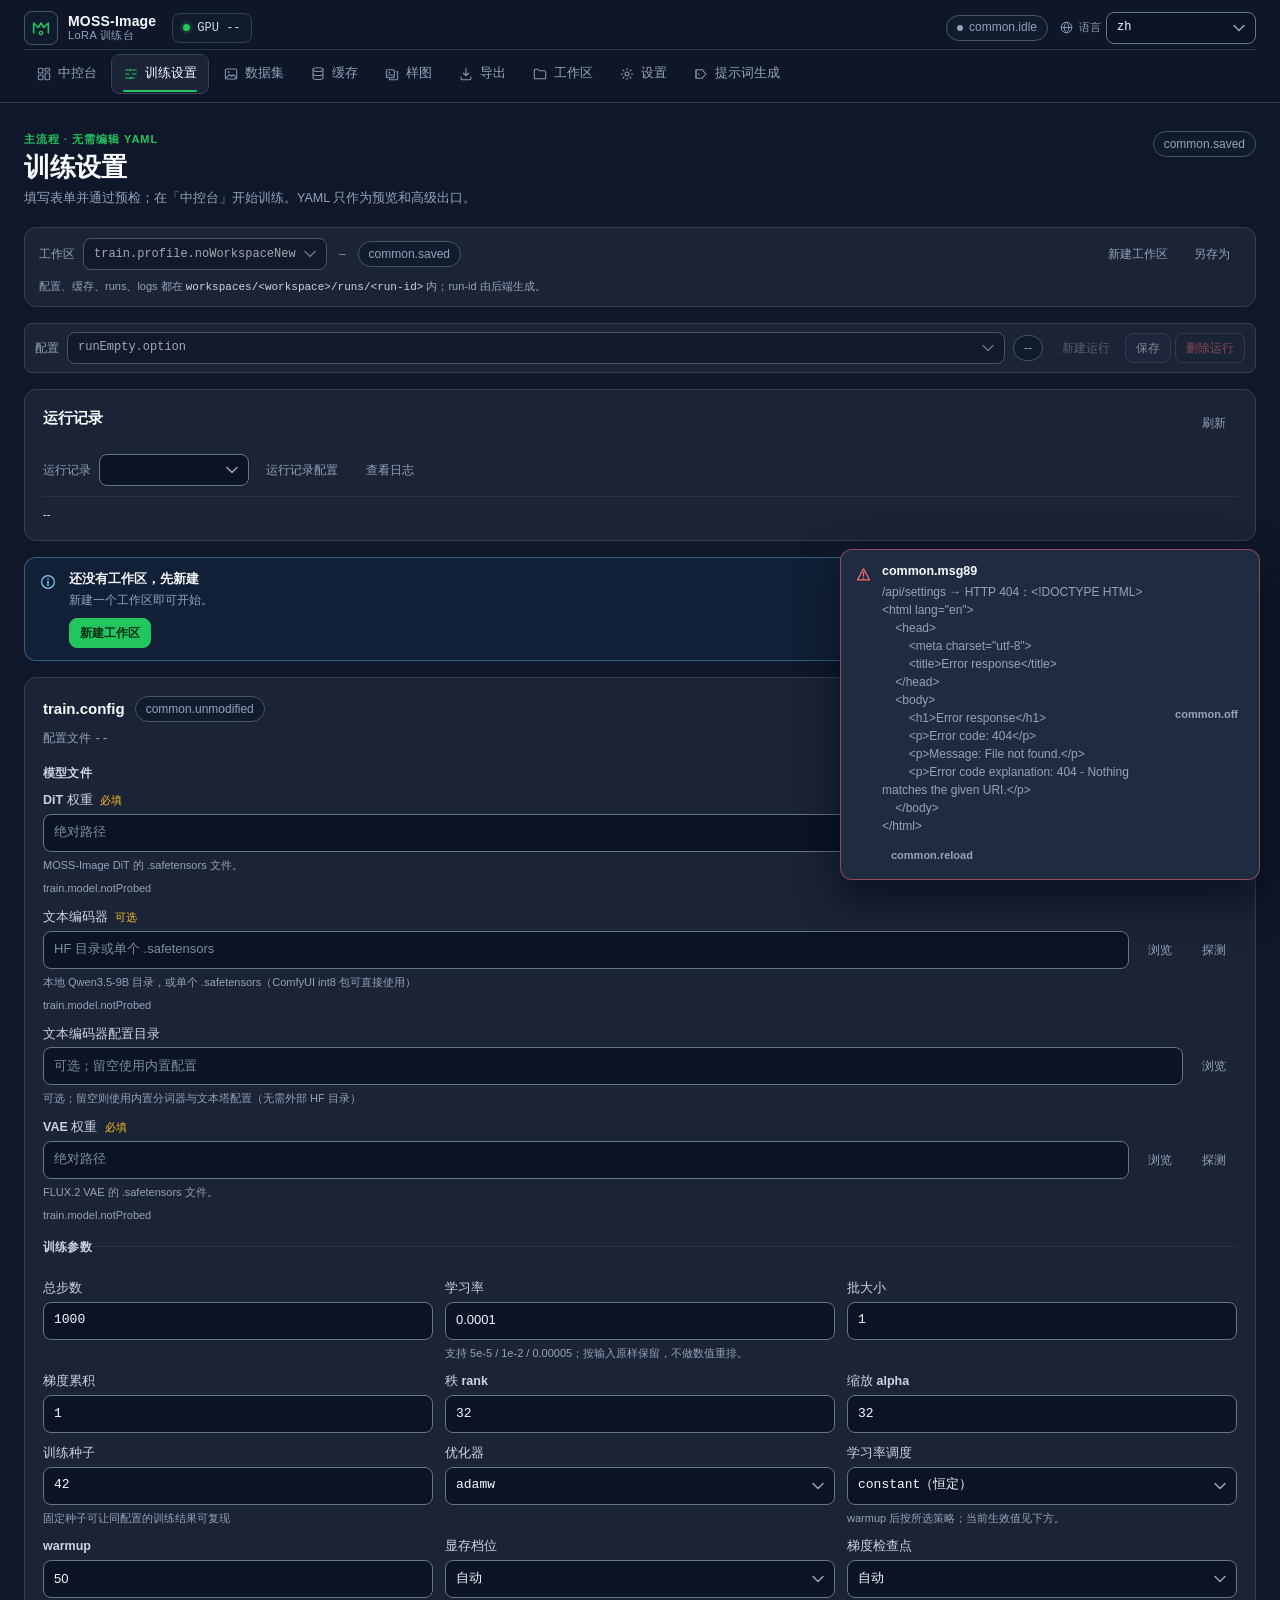
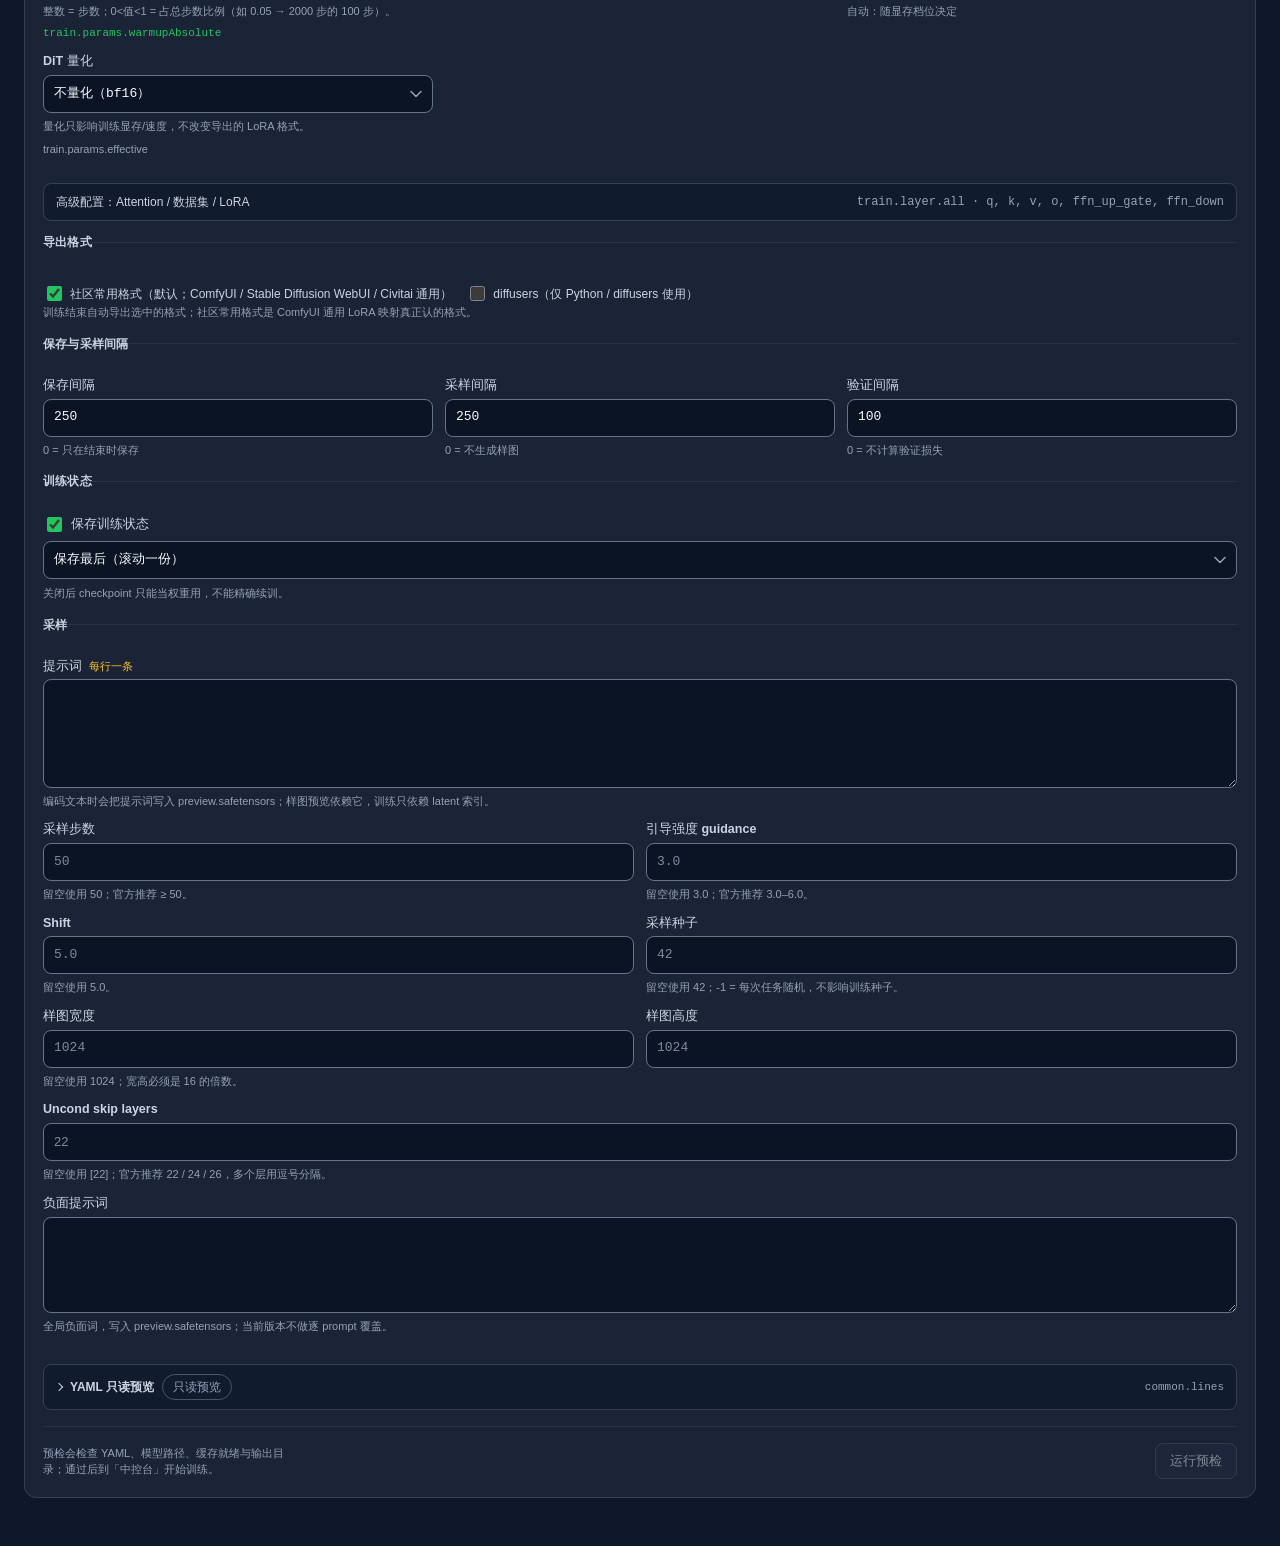
==== commit 15780ac3: "Make runs/<run>/config.yaml the only training config A workspace used to hold two config files: `wor" ====
--- a/moss_lora/web/static/index.html
+++ b/moss_lora/web/static/index.html
@@ -310,7 +310,7 @@
       <span class="field-label" data-i18n="profile.name">工作区名称</span>
       <input id="profile-name-input" type="text" spellcheck="false" autocomplete="off" placeholder="demo">
     </label>
-    <p class="field-help"><span data-i18n="profile.nameHelp">只允许字母、数字、点、下划线、短横线；自动创建</span> <span class="mono">workspaces/&lt;name&gt;/workspace.yaml</span>。</p>
+    <p class="field-help"><span data-i18n="profile.nameHelp">只允许字母、数字、点、下划线、短横线；只创建目录；第一次进入时新建运行。</span> <span class="mono">workspaces/&lt;name&gt;/</span></p>
     <div class="inline-error hidden" id="profile-dialog-error" role="alert"></div>
     <div class="dialog-actions">
       <button class="btn btn-ghost" id="profile-dialog-cancel" type="button" data-i18n="common.cancel">取消</button>
@@ -342,22 +342,19 @@
 
 <dialog class="profile-dialog config-dialog" id="config-dialog" aria-labelledby="config-dialog-title">
   <header class="modal-head">
-    <h2 id="config-dialog-title" data-i18n="configDialog.title">新建训练配置</h2>
+    <h2 id="config-dialog-title" data-i18n="runNew.title">新建运行</h2>
     <button class="btn btn-ghost btn-sm" id="config-dialog-close" type="button" aria-label="关闭" data-i18n-aria="common.close" data-i18n="common.close">关闭</button>
   </header>
-  <p class="profile-dialog-desc" id="config-dialog-desc" data-i18n="configDialog.desc">配置只覆盖训练相关字段；模型、数据集与缓存路径仍使用 workspace.yaml。</p>
+  <p class="profile-dialog-desc" id="config-dialog-desc" data-i18n="runNew.desc">新运行得到自己的一份 runs/&lt;run&gt;/config.yaml；模型与数据集路径在训练设置里填。</p>
   <form id="config-dialog-form">
     <label class="field" for="config-name-input">
-      <span class="field-label" data-i18n="configDialog.name">配置名称</span>
-      <input id="config-name-input" type="text" spellcheck="false" autocomplete="off" placeholder="例如 r16-nf4ffn" data-i18n-placeholder="configDialog.namePlaceholder">
-      <span class="field-help" data-i18n="configDialog.nameHelp">字母、数字、点、下划线、短横线。</span>
+      <span class="field-label" data-i18n="runNew.name">运行名</span>
+      <input id="config-name-input" type="text" spellcheck="false" autocomplete="off" placeholder="例如 r16-nf4ffn" data-i18n-placeholder="runNew.namePlaceholder">
+      <span class="field-help" data-i18n="runNew.nameHelp">字母、数字、点、下划线、短横线。</span>
     </label>
     <label class="field" id="config-source-row" for="config-source-select">
-      <span class="field-label" data-i18n="configDialog.source">初始内容</span>
-      <select id="config-source-select">
-        <option value="current" data-i18n="configDialog.sourceCurrent">从当前表单复制</option>
-        <option value="workspace" data-i18n="configDialog.sourceWorkspace">从 workspace.yaml 默认配置复制</option>
-      </select>
+      <span class="field-label" data-i18n="runNew.source">初始内容</span>
+      <select id="config-source-select"></select>
     </label>
     <div class="inline-error hidden" id="config-dialog-error" role="alert"></div>
     <div class="dialog-actions">
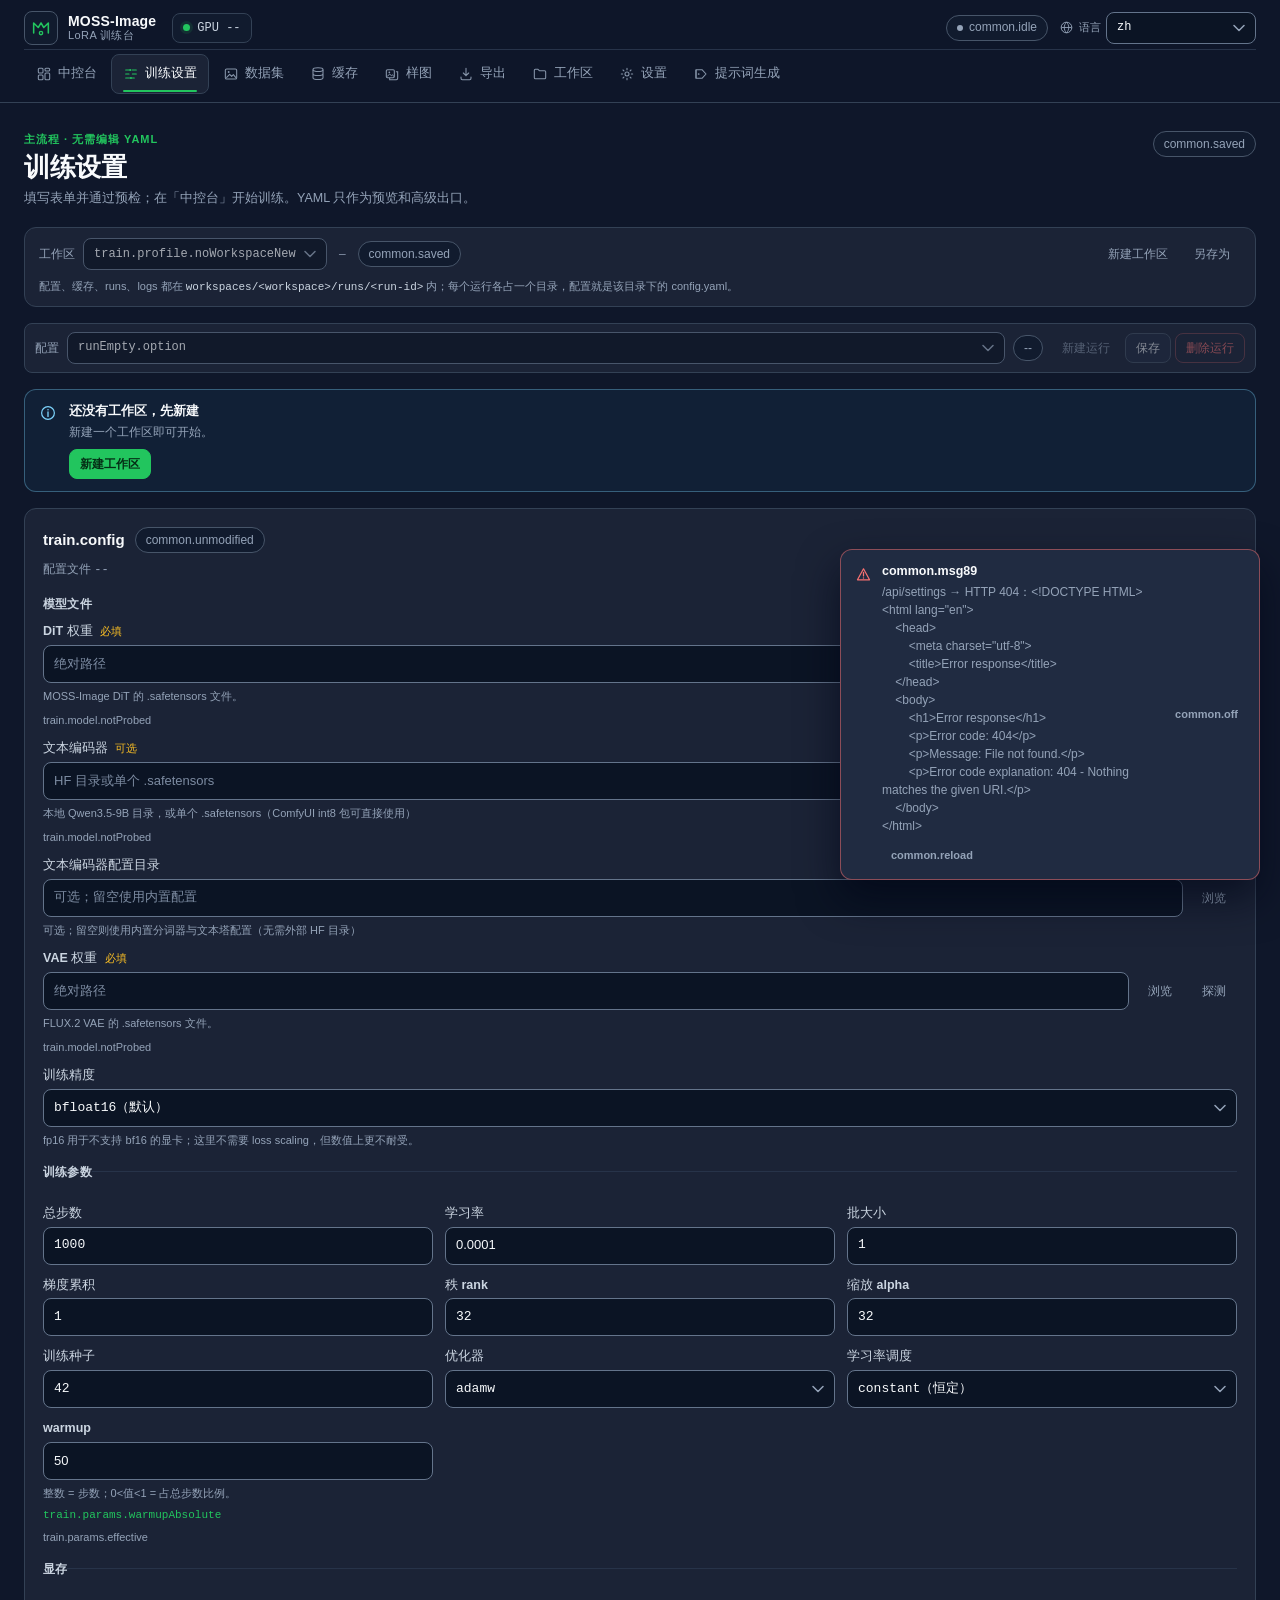
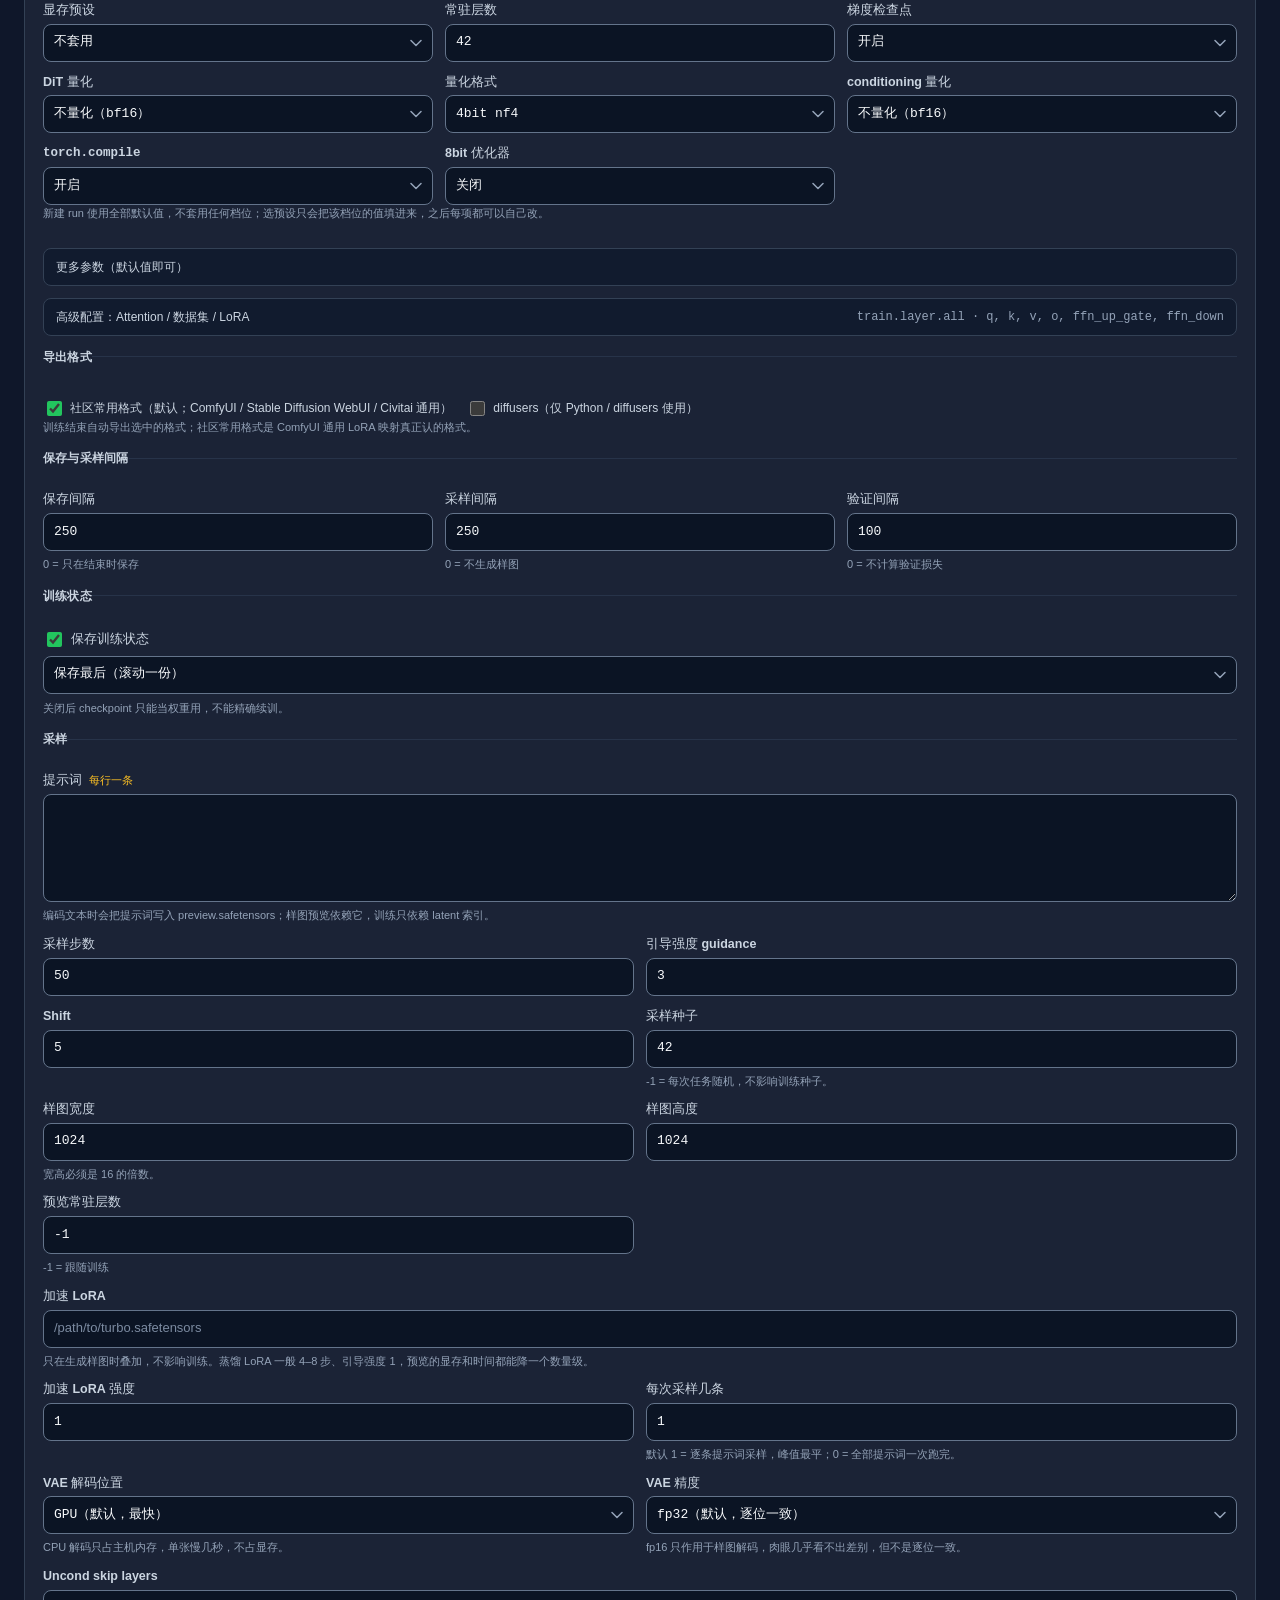
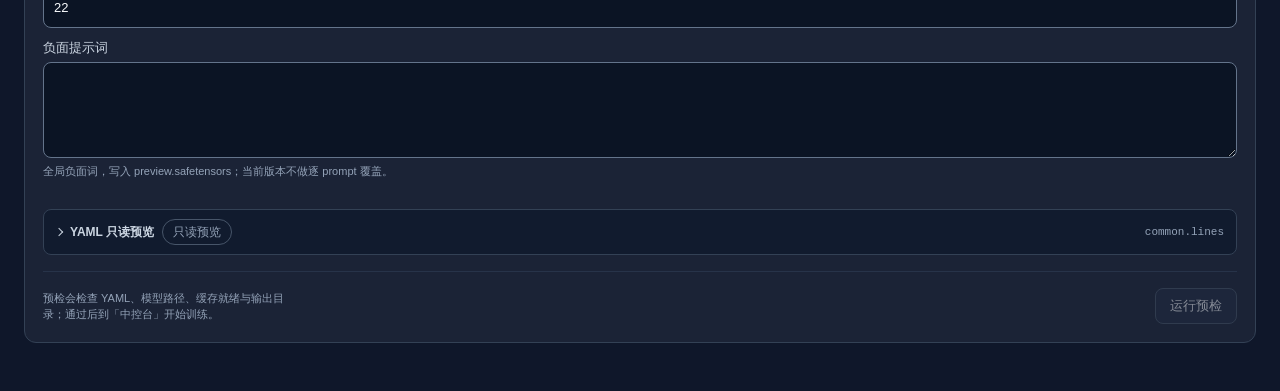
==== commit ba976dae: "Make presets a one-shot bundle and the VRAM fields the run The "auto" tier was a capacity lookup dre" ====
--- a/moss_lora/web/static/index.html
+++ b/moss_lora/web/static/index.html
@@ -364,22 +364,7 @@
   </form>
 </dialog>
 
-<dialog class="profile-dialog run-config-dialog" id="run-config-dialog" aria-labelledby="run-config-title">
-  <header class="modal-head">
-    <h2 id="run-config-title" data-i18n="runConfig.title">Run 配置</h2>
-    <button class="btn btn-ghost btn-sm" id="run-config-close" type="button" aria-label="关闭" data-i18n-aria="common.close">
-      <svg aria-hidden="true"><use href="#i-x"></use></svg><span data-i18n="common.close">关闭</span>
-    </button>
-  </header>
-  <p class="profile-dialog-desc" id="run-config-meta" data-i18n="runConfig.snapshot">历史快照</p>
-  <pre class="run-config-preview mono" id="run-config-yaml"></pre>
-  <div class="inline-error hidden" id="run-config-error" role="alert"></div>
-  <div class="dialog-actions">
-    <button class="btn btn-ghost" id="run-config-cancel" type="button" data-i18n="common.cancel">取消</button>
-    <button class="btn" id="run-config-load" type="button" data-i18n="runConfig.load">载入配置</button>
-    <button class="btn btn-primary" id="run-config-start" type="button" data-i18n="runConfig.start">基于此配置新建 run</button>
-  </div>
-</dialog>
+
 
 <div class="modal hidden" id="modal" role="dialog" aria-modal="true" aria-labelledby="modal-title">
   <div class="modal-inner" role="document">
--- a/moss_lora/web/static/css/pages/dashboard.css
+++ b/moss_lora/web/static/css/pages/dashboard.css
@@ -39,6 +39,10 @@
 }
 .kpi .progress { margin-top: 8px; }
 #dash-eval-sub { white-space: pre-line; }
+/* The estimate is the one KPI that can say the config will not fit the card. */
+.kpi-estimate.is-over { border-color: rgba(251, 191, 36, .42); background: rgba(251, 191, 36, .07); }
+.kpi-estimate.is-over .kpi-value { color: var(--color-warning); }
+#dash-estimate-sub { white-space: pre-line; }
 .kpi-trend { color: var(--color-text-muted); font-size: var(--text-2xs); font-family: var(--font-mono); white-space: nowrap; }
 .kpi-trend.is-good { color: var(--color-success); }
 .kpi-trend.is-bad { color: var(--color-danger); }
--- a/moss_lora/web/static/css/pages/train.css
+++ b/moss_lora/web/static/css/pages/train.css
@@ -89,6 +89,16 @@
 .form-grid { display: grid; grid-template-columns: repeat(2, minmax(0, 1fr)); gap: 12px; }
 .form-grid-3 { grid-template-columns: repeat(3, minmax(0, 1fr)); }
 .form-grid .span2 { grid-column: 1 / -1; }
+/* What the VRAM preset resolves to, and which knobs the user changed. */
+.preset-summary {
+  margin: 0;
+  padding: 6px 9px;
+  border: 1px dashed var(--color-border);
+  border-radius: var(--radius-sm);
+  background: var(--color-surface-sunken);
+  color: var(--color-text-secondary);
+  overflow-wrap: anywhere;
+}
 .config-form.is-readonly .field-label { color: var(--color-text-muted); }
 .config-form.is-readonly .field-help { opacity: .8; }
 
--- a/moss_lora/web/static/css/pages/cache.css
+++ b/moss_lora/web/static/css/pages/cache.css
@@ -90,6 +90,7 @@
 .cache-part-copy strong { color: var(--color-text); font-size: var(--text-xs); font-weight: 600; }
 .cache-part-copy .field-help { margin: 0; }
 .cache-part.is-disabled { opacity: .58; cursor: not-allowed; }
+.cache-overwrite { margin-top: 8px; }
 .cache-run-actions { display: flex; align-items: center; flex-wrap: wrap; gap: 8px 12px; margin-top: 14px; }
 #btn-cache-start:disabled {
   border-color: var(--color-border);
--- a/moss_lora/web/static/css/tables.css
+++ b/moss_lora/web/static/css/tables.css
@@ -30,7 +30,4 @@
 .table td.actions-cell { text-align: right; white-space: nowrap; }
 .table-wrap-tall { max-height: 640px; }
 .table-empty { padding: 24px 12px !important; color: var(--color-text-muted); text-align: center; }
-.bucket-cell { display: flex; align-items: center; gap: 10px; min-width: 160px; }
-.bucket-bar { height: 6px; border-radius: var(--radius-full); background: var(--color-primary); opacity: .75; min-width: 2px; }
-.bucket-label { font-family: var(--font-mono); color: var(--color-text-secondary); }
 
